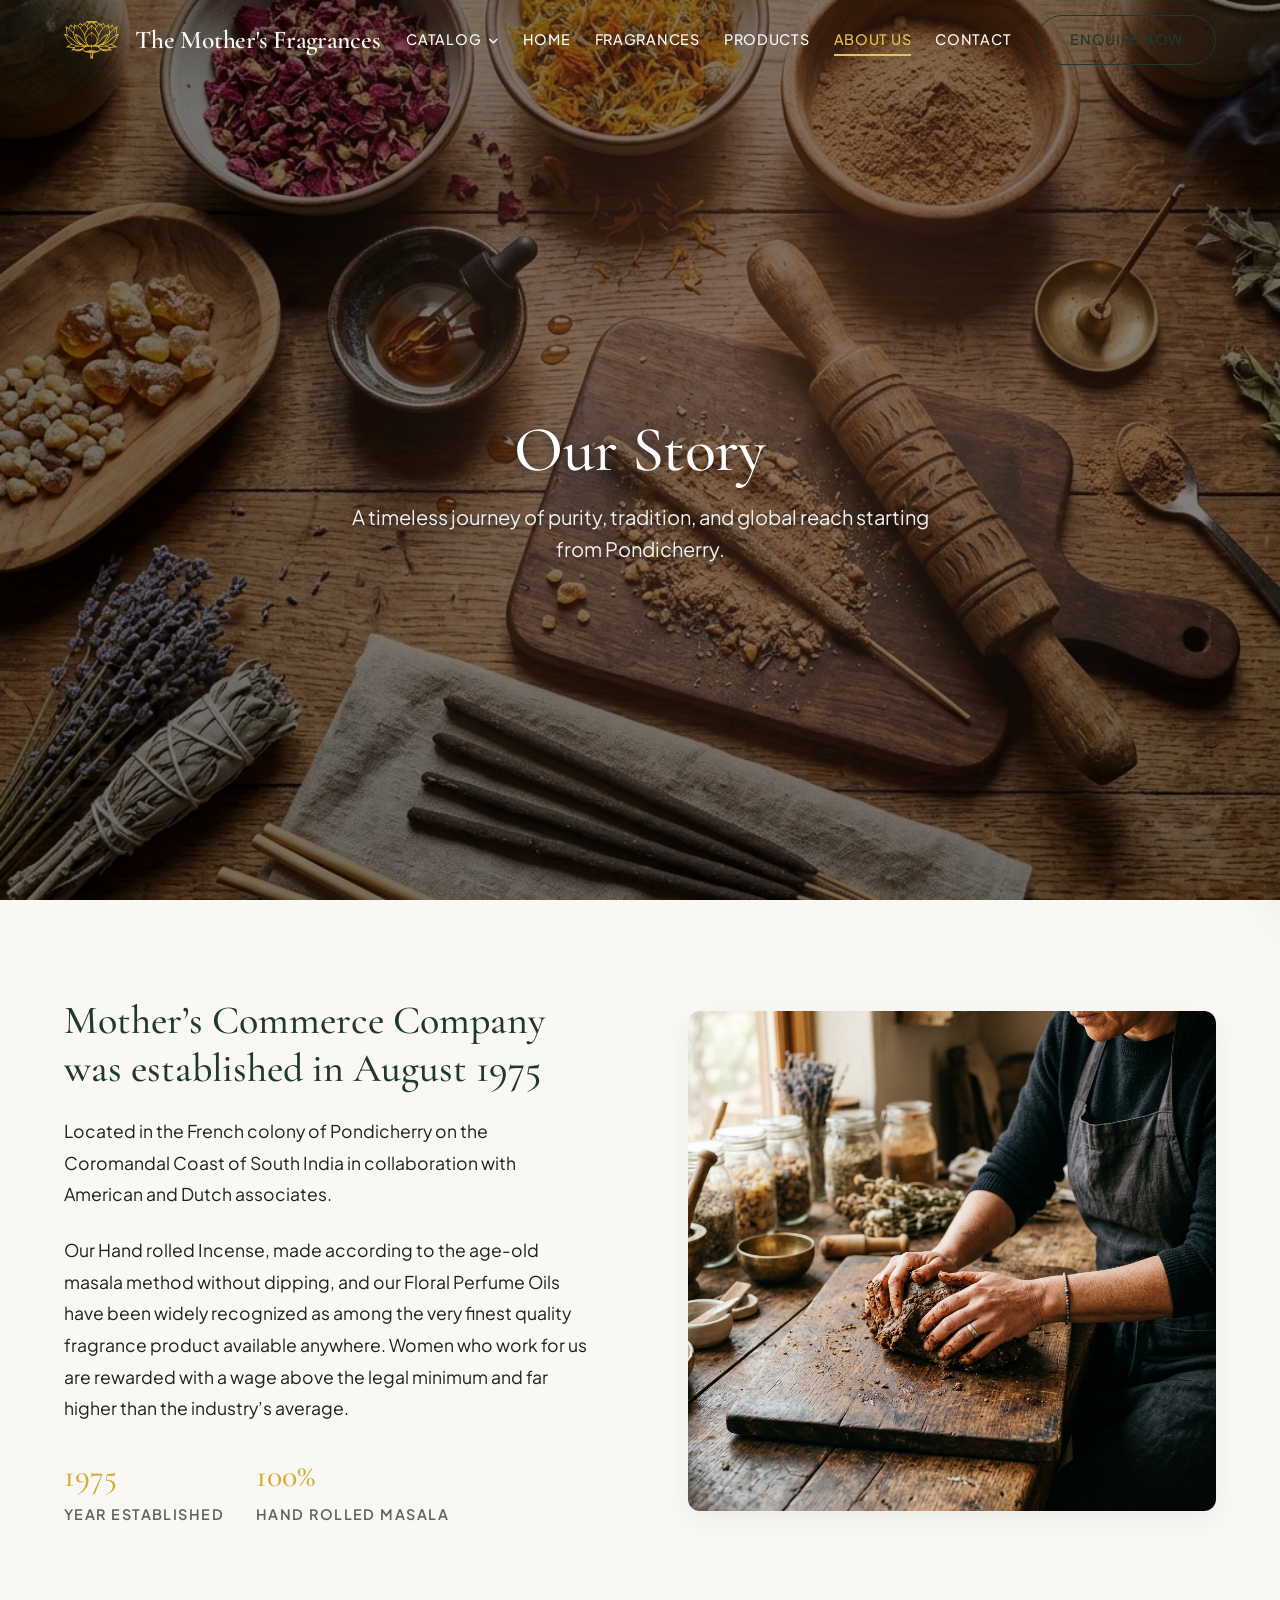
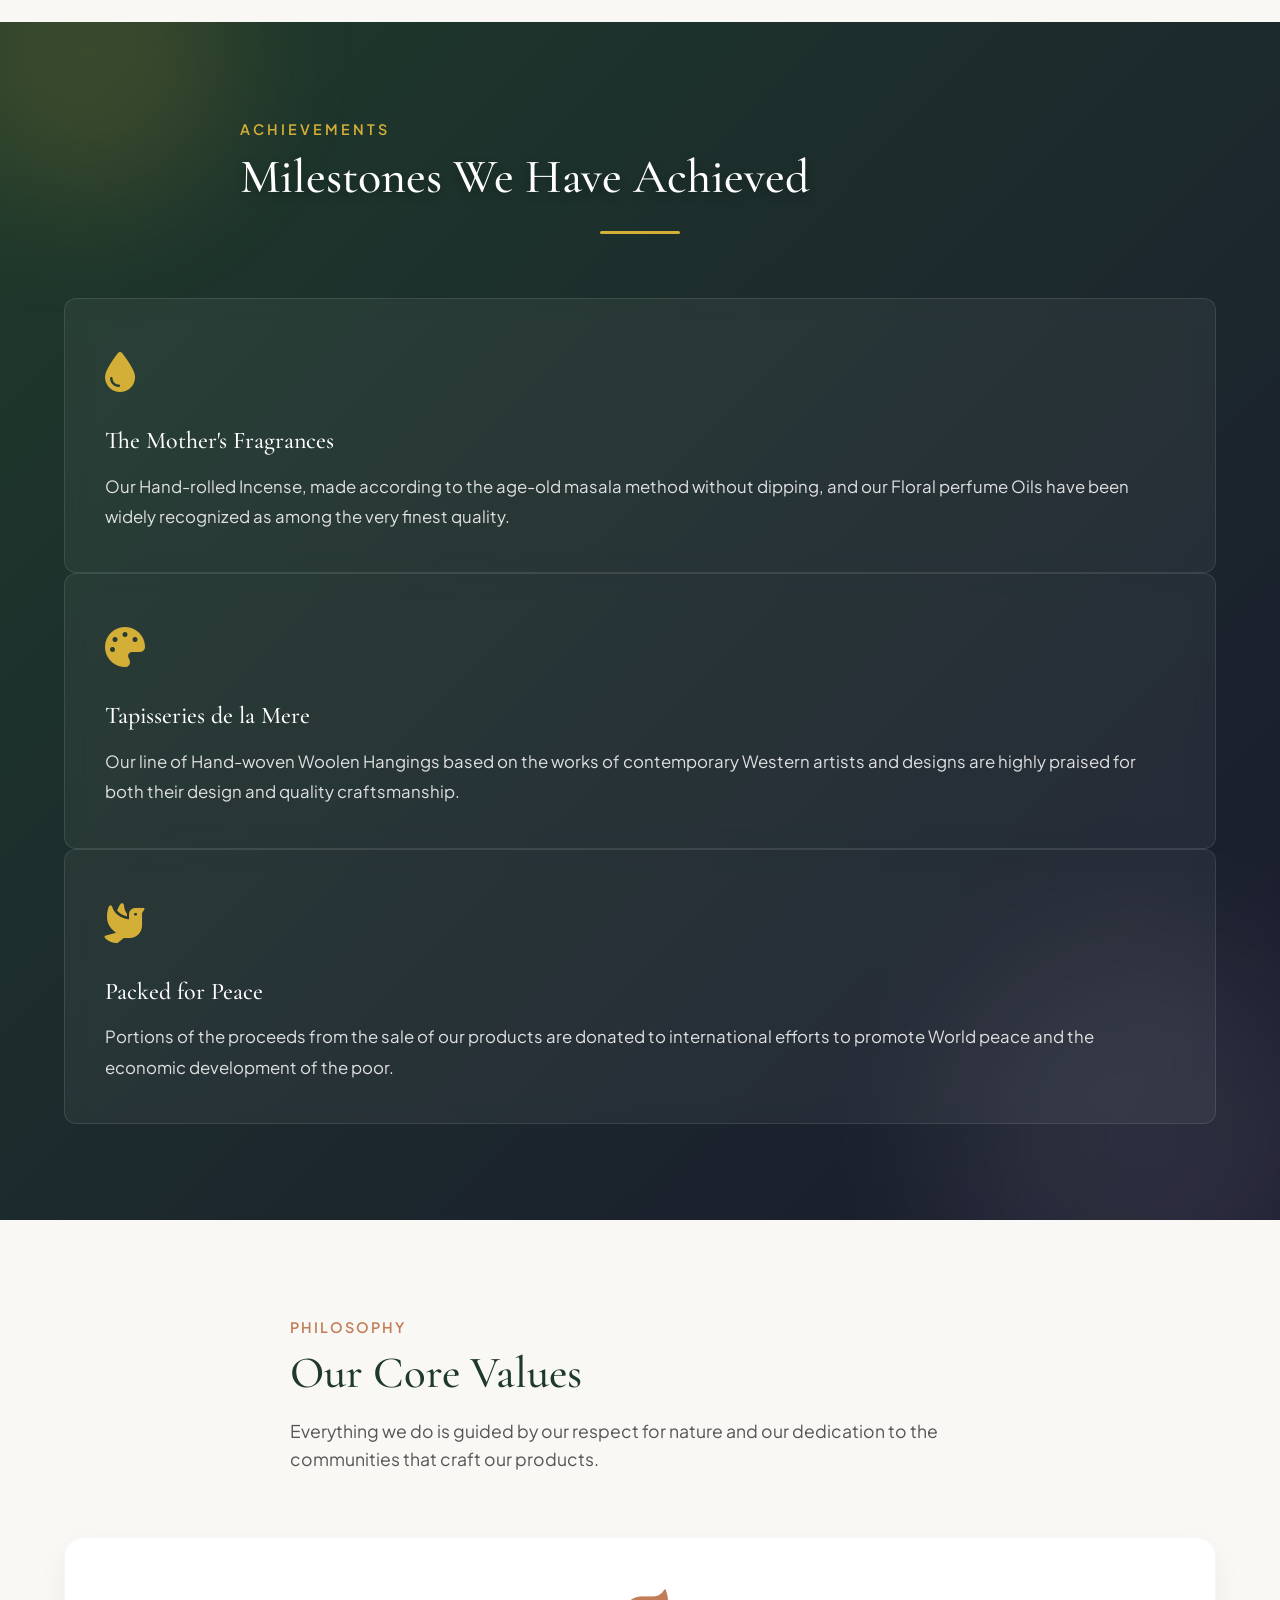
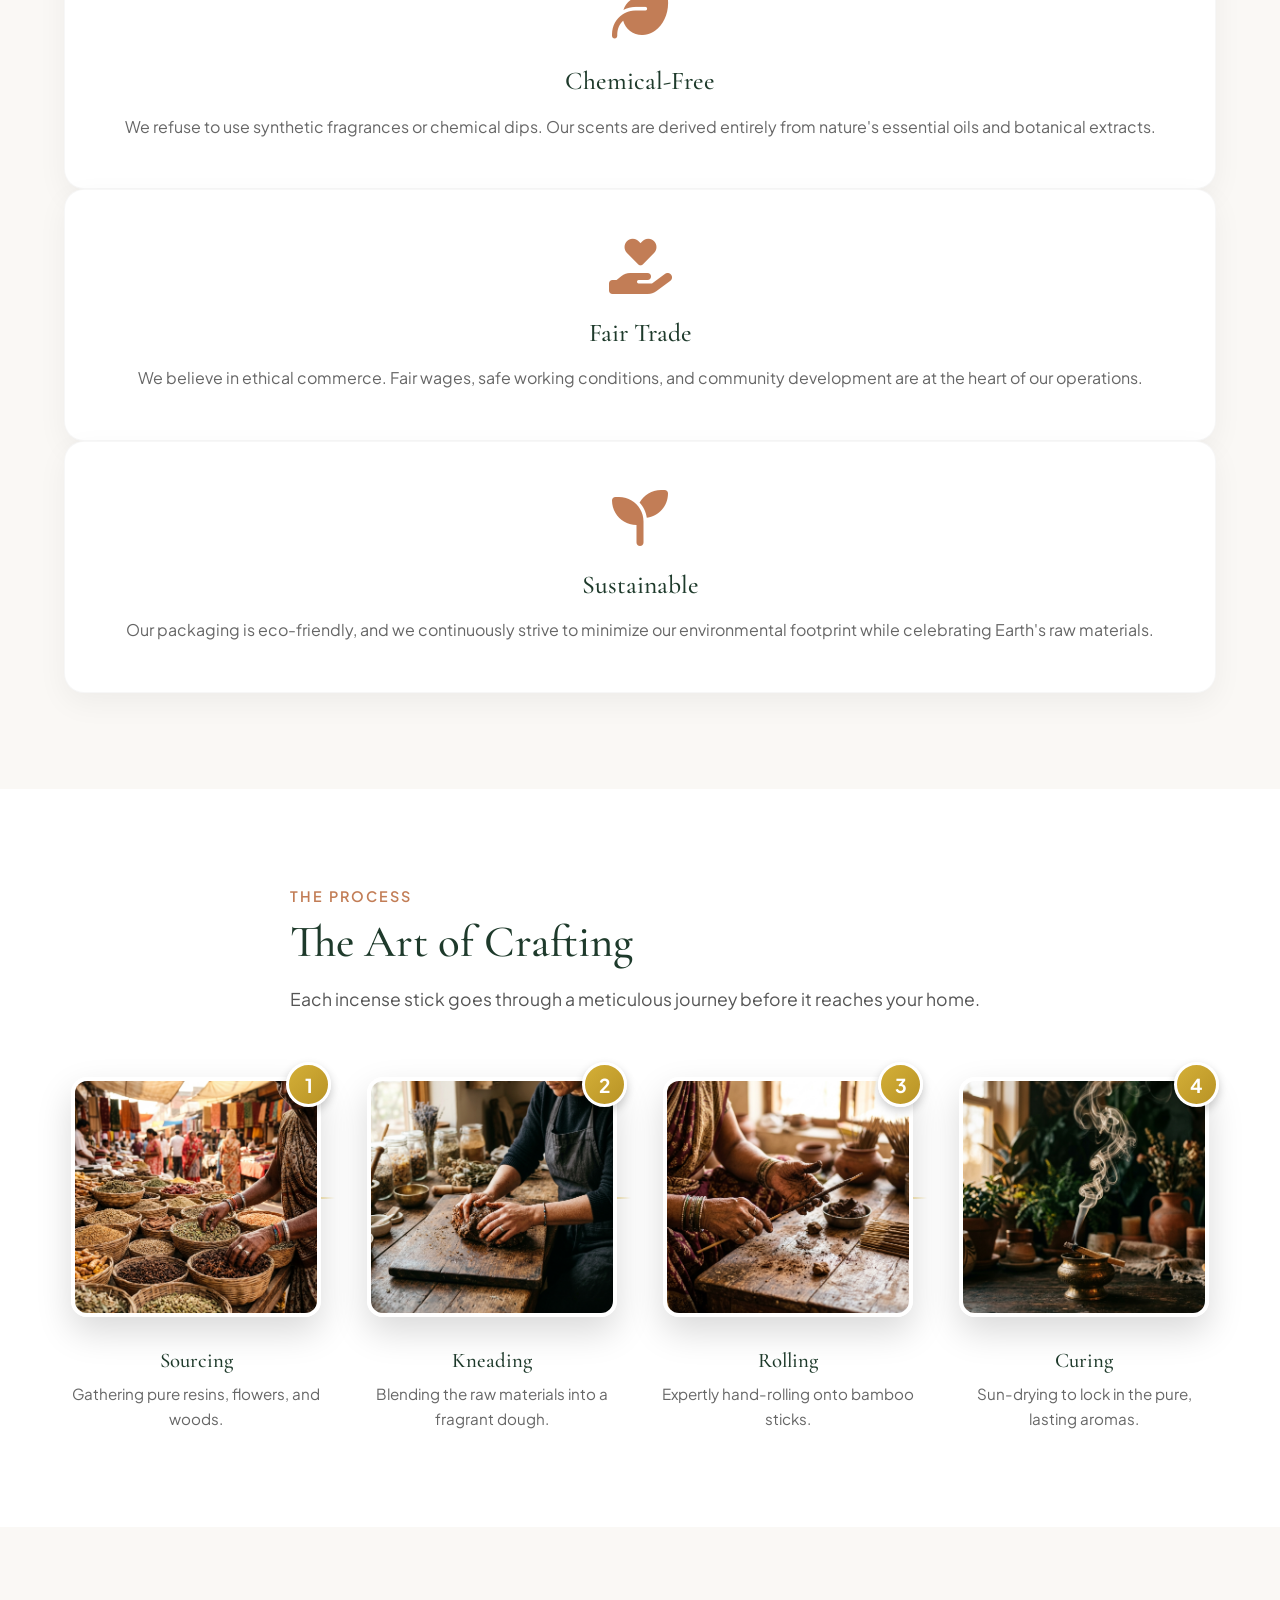
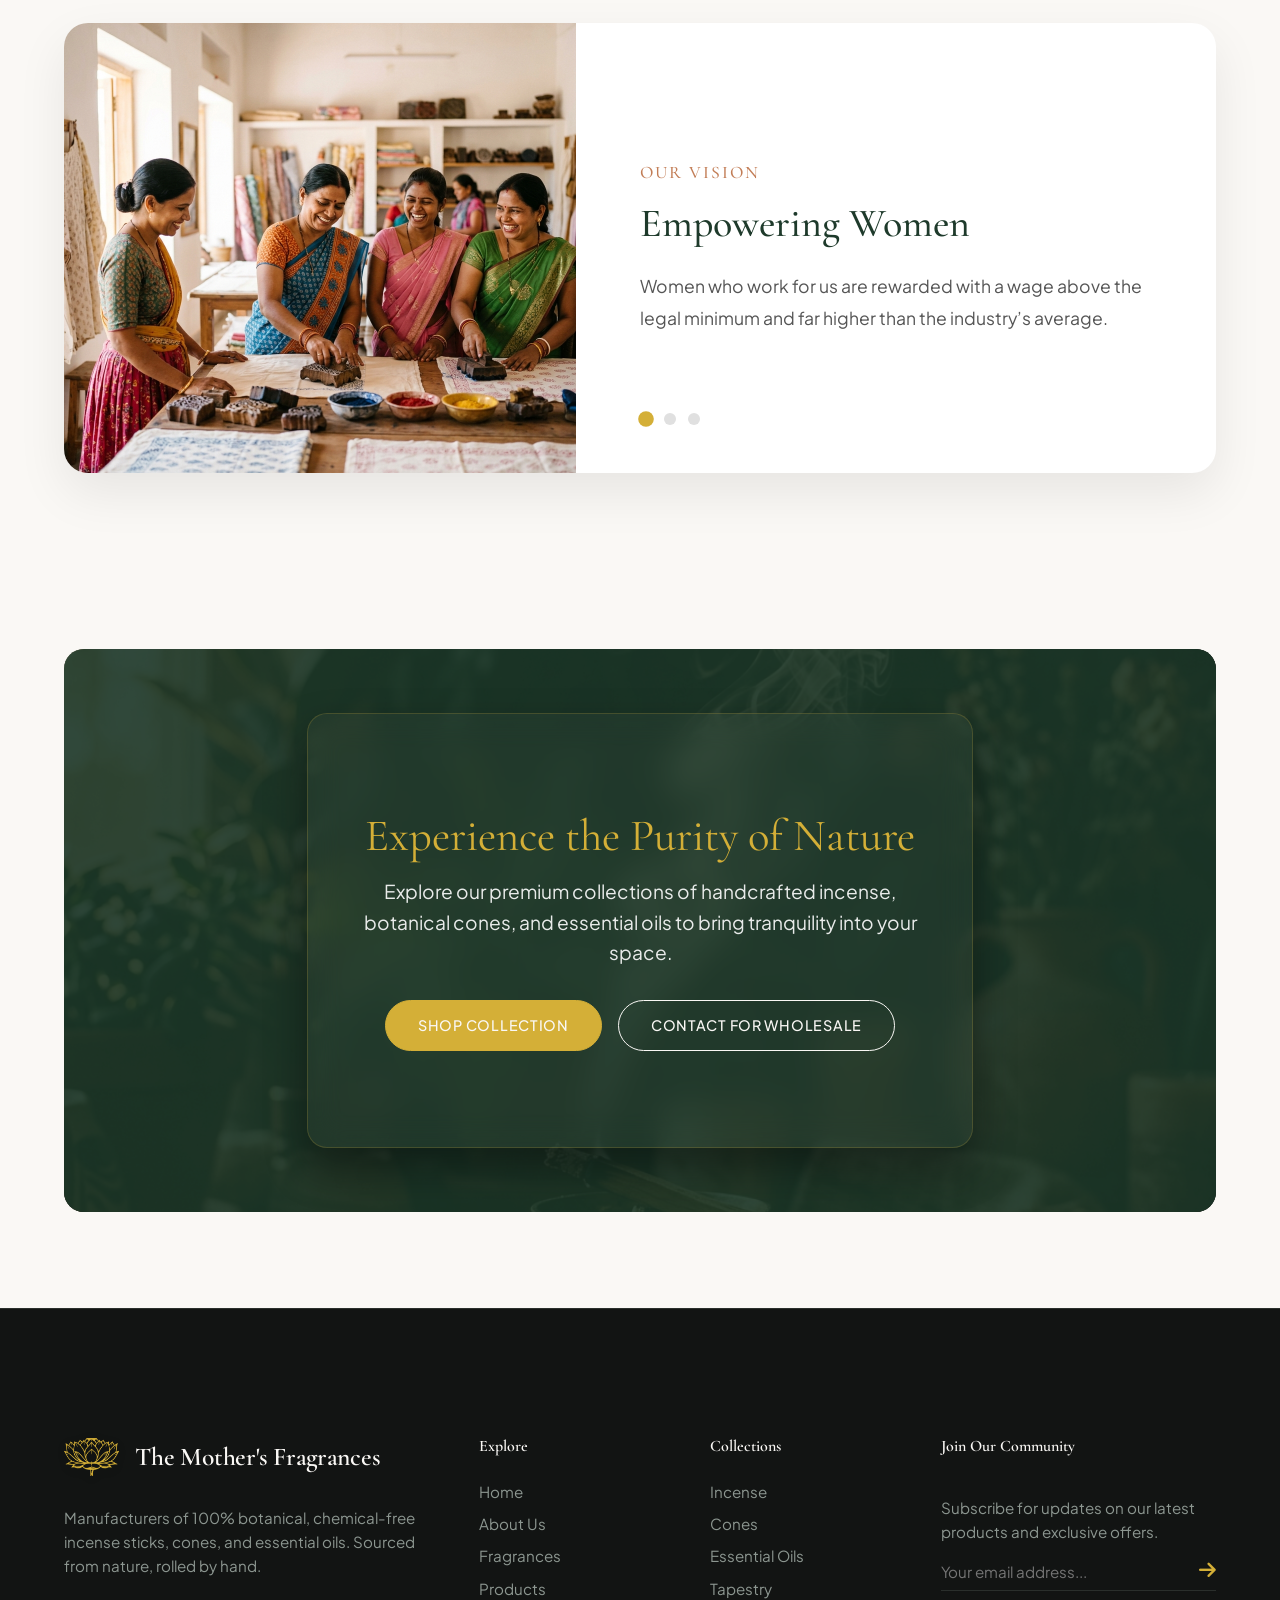
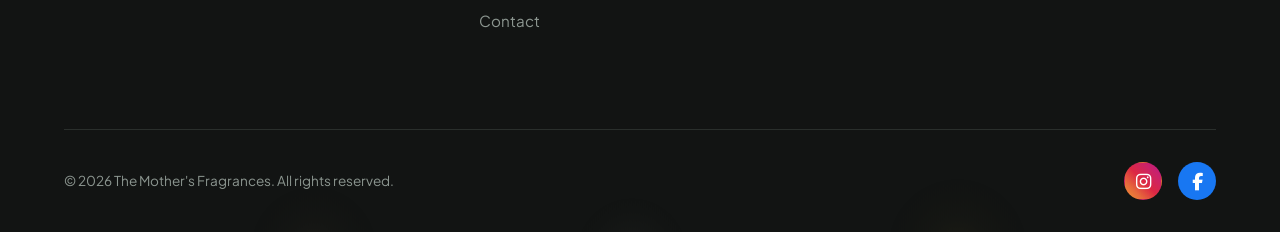
==== about-us.html @ ea3a021a "updated" ====
<!DOCTYPE html>
<html lang="en">
<head>
  <meta charset="UTF-8">
  <meta name="viewport" content="width=device-width, initial-scale=1.0">
  <title>Mothersfragrances | Premium Incense, Cones & Oils</title>
  <meta name="description" content="Discover The Mother's Fragrances. Shop our premium collections of handcrafted Incense, Cones, Perfume Oils, Essential Oils, and Tapestries.">
  <meta name="keywords" content="The Mother's Fragrances, incense, cones, tapestry, perfume oils, essential oils, handcrafted incense">
  <link rel="icon" type="image/webp" href="./assets/images/lotus-logo-golden.webp">
  
  <!-- CSS Stylesheets -->
  <link rel="stylesheet" href="./assets/css/variables.css">
  <link rel="stylesheet" href="./assets/css/styles.css?v=23">
  
  <!-- FontAwesome for Premium Icons -->
  <link rel="stylesheet" href="https://cdnjs.cloudflare.com/ajax/libs/font-awesome/6.4.0/css/all.min.css">
  
  <style>
    /* Home page specific styles */
    .hero {
      min-height: 100vh;
      display: flex;
      align-items: center;
      position: relative;
      background-color: var(--color-primary);
      color: var(--color-bg);
      padding-top: var(--header-height);
      overflow: hidden;
    }

    .hero::before {
      content: '';
      position: absolute;
      top: 0;
      left: 0;
      width: 100%;
      height: 100%;
      background: radial-gradient(circle at 60% 40%, rgba(194, 125, 86, 0.25) 0%, transparent 60%);
      z-index: 1;
    }

    .hero-container {
      display: grid;
      grid-template-columns: 1.1fr 0.9fr;
      align-items: center;
      gap: var(--space-3xl);
      z-index: 2;
      position: relative;
      width: 90%;
      max-width: var(--max-width);
      margin: 0 auto;
    }

    .hero-content {
      display: flex;
      flex-direction: column;
      gap: var(--space-md);
    }

    .hero-badge {
      align-self: flex-start;
      background-color: rgba(212, 175, 55, 0.15);
      border: 1px solid var(--color-gold);
      color: var(--color-gold-light);
      padding: var(--space-xs) var(--space-md);
      border-radius: var(--radius-round);
      font-size: 0.8rem;
      font-weight: 600;
      letter-spacing: 0.1em;
      text-transform: uppercase;
    }

    .hero h1 {
      color: var(--color-bg);
      font-size: 4.2rem;
      line-height: 1.1;
      font-weight: 500;
      letter-spacing: -0.01em;
    }

    .hero h1 span {
      color: var(--color-gold);
      font-style: italic;
    }

    .hero p {
      color: rgba(250, 248, 245, 0.8);
      font-size: 1.15rem;
      max-width: 580px;
    }

    .hero-actions {
      display: flex;
      gap: var(--space-md);
      margin-top: var(--space-md);
    }

    .hero-image-wrapper {
      position: relative;
      height: 600px;
      display: flex;
      align-items: center;
      justify-content: center;
    }

    .hero-image {
      width: 100%;
      height: 100%;
      object-fit: cover;
      border-radius: var(--radius-lg);
      box-shadow: var(--shadow-lg);
      border: 1px solid rgba(255, 255, 255, 0.15);
    }

    .hero-shape {
      position: absolute;
      border: 2px solid var(--color-gold);
      opacity: 0.3;
      border-radius: var(--radius-lg);
      width: 100%;
      height: 100%;
      top: 20px;
      left: 20px;
      z-index: -1;
    }

    @media (max-width: 1024px) {
      .hero-container {
        grid-template-columns: 1fr;
        text-align: center;
        padding: var(--space-xl) 0;
      }
      .hero-badge {
        align-self: center;
      }
      .hero h1 {
        font-size: 3.2rem;
      }
      .hero p {
        margin: 0 auto;
      }
      .hero-actions {
        justify-content: center;
      }
      .hero-image-wrapper {
        height: 400px;
        max-width: 500px;
        margin: 0 auto;
        width: 100%;
      }
    }

    /* Pillars */
    .pillar-card {
      background-color: var(--color-surface);
      border: 1px solid var(--color-border);
      border-radius: var(--radius-md);
      padding: var(--space-xl);
      transition: var(--transition-smooth);
      position: relative;
      overflow: hidden;
      display: flex;
      flex-direction: column;
      gap: var(--space-md);
    }

    .pillar-card::before {
      content: '';
      position: absolute;
      top: 0;
      left: 0;
      width: 4px;
      height: 100%;
      background-color: var(--color-primary);
      transition: var(--transition-smooth);
    }

    .pillar-card:hover {
      transform: translateY(-8px);
      box-shadow: var(--shadow-md);
      border-color: rgba(30, 58, 43, 0.15);
    }

    .pillar-card:hover::before {
      background-color: var(--color-terracotta);
      width: 8px;
    }

    .pillar-icon {
      font-size: 2.2rem;
      color: var(--color-terracotta);
    }

    .pillar-card h3 {
      font-size: 1.5rem;
      color: var(--color-primary);
    }

    /* Split Section */
    .split-section {
      display: grid;
      grid-template-columns: repeat(2, 1fr);
      align-items: center;
      gap: var(--space-4xl);
    }

    .split-image-wrapper {
      position: relative;
      height: 500px;
    }

    .split-image {
      width: 100%;
      height: 100%;
      object-fit: cover;
      border-radius: var(--radius-md);
      box-shadow: var(--shadow-md);
    }

    @media (max-width: 768px) {
      .split-section {
        grid-template-columns: 1fr;
        gap: var(--space-xl);
      }
      .split-image-wrapper {
        height: 300px;
      }
    }

    /* Product Cards Teaser */
    .product-teaser-card {
      background-color: var(--color-surface);
      border: 1px solid var(--color-border);
      border-radius: var(--radius-md);
      overflow: hidden;
      transition: var(--transition-smooth);
      display: flex;
      flex-direction: column;
      height: 100%;
    }

    .product-teaser-card:hover {
      transform: translateY(-5px);
      box-shadow: var(--shadow-md);
    }

    .product-teaser-img-wrapper {
      height: 250px;
      overflow: hidden;
    }

    .product-teaser-img {
      width: 100%;
      height: 100%;
      object-fit: cover;
      transition: var(--transition-slow);
    }

    .product-teaser-card:hover .product-teaser-img {
      transform: scale(1.05);
    }

    .product-teaser-content {
      padding: var(--space-lg);
      flex: 1;
      display: flex;
      flex-direction: column;
      gap: var(--space-sm);
    }

    .product-tag {
      font-family: var(--font-sans);
      font-size: 0.75rem;
      font-weight: 600;
      text-transform: uppercase;
      color: var(--color-terracotta);
      letter-spacing: 0.05em;
    }

    .product-teaser-content h3 {
      font-size: 1.4rem;
      color: var(--color-primary);
    }

    .product-teaser-actions {
      margin-top: auto;
      display: flex;
      justify-content: space-between;
      align-items: center;
      padding-top: var(--space-md);
      border-top: 1px solid var(--color-border);
    }

    /* Counters section */
    .counters-section {
      background-color: var(--color-primary);
      color: var(--color-bg);
      text-align: center;
    }

    .counter-item {
      display: flex;
      flex-direction: column;
      align-items: center;
      gap: var(--space-xs);
    }

    .counter-num {
      font-family: var(--font-serif);
      font-size: 4rem;
      font-weight: bold;
      color: var(--color-gold);
      line-height: 1;
    }

    .counter-title {
      font-family: var(--font-sans);
      font-size: 0.85rem;
      font-weight: 500;
      text-transform: uppercase;
      letter-spacing: 0.1em;
      color: rgba(250, 248, 245, 0.7);
    }

    /* Process Timeline */
    .process-grid {
      display: grid;
      grid-template-columns: repeat(4, 1fr);
      gap: var(--space-lg);
      margin-top: var(--space-2xl);
    }
    .process-step {
      text-align: center;
      position: relative;
    }
    .process-step:not(:last-child)::after {
      content: '\f101';
      font-family: 'Font Awesome 6 Free';
      font-weight: 900;
      position: absolute;
      top: 30%;
      right: -20px;
      color: var(--color-gold);
      font-size: 1.5rem;
      transform: translateY(-50%);
    }
    .process-img-wrapper {
      width: 140px;
      height: 140px;
      border-radius: 50%;
      margin: 0 auto var(--space-md) auto;
      overflow: hidden;
      border: 3px solid var(--color-gold);
      box-shadow: var(--shadow-md);
      position: relative;
    }
    .process-img-wrapper img {
      width: 100%;
      height: 100%;
      object-fit: cover;
      transition: transform 0.5s ease;
    }
    .process-step:hover .process-img-wrapper img {
      transform: scale(1.1);
    }
    .process-step h4 {
      color: var(--color-terracotta);
      font-size: 1.2rem;
      margin-bottom: var(--space-xs);
    }
    @media (max-width: 900px) {
      .process-grid { grid-template-columns: repeat(2, 1fr); gap: var(--space-xl); }
      .process-step:not(:last-child)::after { display: none; }
    }
    @media (max-width: 500px) {
      .process-grid { grid-template-columns: 1fr; }
    }

    /* Ingredients Grid */
    .ingredients-grid {
      display: grid;
      grid-template-columns: repeat(auto-fit, minmax(250px, 1fr));
      gap: var(--space-md);
      margin-top: var(--space-xl);
    }
    .ingredient-card {
      position: relative;
      height: 300px;
      border-radius: var(--radius-md);
      overflow: hidden;
      cursor: pointer;
    }
    .ingredient-img {
      width: 100%;
      height: 100%;
      object-fit: cover;
      transition: transform 0.6s ease;
    }
    .ingredient-card:hover .ingredient-img {
      transform: scale(1.08);
    }
    .ingredient-overlay {
      position: absolute;
      inset: 0;
      background: linear-gradient(to top, rgba(30, 58, 43, 0.9), transparent);
      display: flex;
      flex-direction: column;
      justify-content: flex-end;
      padding: var(--space-lg);
      color: var(--color-bg);
    }
    .ingredient-overlay h3 { color: var(--color-gold); font-size: 1.5rem; margin-bottom: 5px; }

    /* Testimonials */
    .testimonial-grid {
      display: grid;
      grid-template-columns: repeat(auto-fit, minmax(300px, 1fr));
      gap: var(--space-xl);
      margin-top: var(--space-xl);
    }
    .testimonial-card {
      background: var(--color-bg);
      padding: var(--space-xl);
      border-radius: var(--radius-lg);
      box-shadow: var(--shadow-sm);
      position: relative;
    }
    .testimonial-card::before {
      content: '\f10d';
      font-family: 'Font Awesome 6 Free';
      font-weight: 900;
      position: absolute;
      top: 20px;
      right: 20px;
      font-size: 2rem;
      color: rgba(212, 175, 55, 0.2);
    }
    .stars { color: var(--color-gold); margin-bottom: var(--space-sm); font-size: 1.1rem; }
    .testimonial-text { font-style: italic; margin-bottom: var(--space-md); color: var(--color-text); line-height: 1.6; }
    .testimonial-author { font-weight: 600; color: var(--color-primary); }
    .testimonial-company { font-size: 0.85rem; color: var(--color-terracotta); text-transform: uppercase; letter-spacing: 0.05em; }

    /* Wholesale CTA */
    .wholesale-cta {
      position: relative;
      border-radius: var(--radius-lg);
      overflow: hidden;
      margin-top: var(--space-2xl);
    }
    .cta-bg {
      position: absolute;
      inset: 0;
      width: 100%;
      height: 100%;
      object-fit: cover;
      z-index: 1;
    }
    .cta-overlay {
      position: absolute;
      inset: 0;
      background: rgba(30, 58, 43, 0.85);
      z-index: 2;
    }
    .cta-content {
      position: relative;
      z-index: 3;
      padding: var(--space-4xl) var(--space-xl);
      text-align: center;
      color: var(--color-bg);
    }
    .cta-content h2 { color: var(--color-gold); font-size: 2.8rem; margin-bottom: var(--space-sm); }
    .cta-content p { font-size: 1.2rem; max-width: 600px; margin: 0 auto var(--space-xl) auto; opacity: 0.9; }

    /* Parallax & Magnetic Styles */
    .parallax-wrapper {
      overflow: hidden;
      position: relative;
    }
    .parallax-img {
      will-change: transform;
      transform: scale(1.1);
      transition: transform 0.1s cubic-bezier(0.25, 0.46, 0.45, 0.94);
    }
    .magnetic {
      display: inline-block;
      transition: transform 0.3s cubic-bezier(0.25, 1, 0.5, 1), background-color 0.3s, color 0.3s, border-color 0.3s;
      will-change: transform;
    }
    .text-reveal-line {
      overflow: hidden;
      display: inline-block;
      vertical-align: top;
    }
    .reveal-word {
      display: inline-block;
      transform: translateY(110%);
      opacity: 0;
      transition: transform 1s cubic-bezier(0.25, 1, 0.5, 1), opacity 1s ease;
      vertical-align: top;
    }
    .text-reveal-line.revealed .reveal-word {
      transform: translateY(0);
      opacity: 1;
    }
  </style>
</head>
<body>

  <!-- Navigation Header -->
  <header class="header header-transparent" id="mainHeader">
    <div class="container header-container">
      <a href="index.html" class="logo-wrapper" id="headerLogo">
        <img src="./assets/images/lotus-logo-golden.webp" alt="The Mother's Fragrances Logo" class="logo-img" style="height: 38px; width: auto; margin-right: var(--space-xs); filter: drop-shadow(0px 2px 4px rgba(0,0,0,0.15));">
        <div class="logo-text">
          The Mother's Fragrances
        </div>
      </a>
      
      <nav class="nav" id="desktopNav">
        <!-- MEGA MENU WRAPPER -->
        <div class="has-mega-menu">
          <a href="#" class="nav-link">Catalog <i class="fa-solid fa-angle-down" style="font-size: 0.8em; margin-left: 4px;"></i></a>
          
          <div class="mega-menu">
            <div class="mega-menu-column">
              <h3 class="mega-menu-heading">Shop by Product</h3>
              <ul class="mega-menu-list">
                <li><a href="incense.html">Incense Sticks</a></li>
                <li><a href="cones.html">Botanical Cones</a></li>
                <li><a href="essential-oil.html">Essential Oils</a></li>
                <li><a href="tapestry.html">Mandala Tapestries</a></li>
                <li><a href="products.html">View All Products</a></li>
              </ul>
            </div>
            
            <div class="mega-menu-column">
              <h3 class="mega-menu-heading">Shop by Fragrance</h3>
              <ul class="mega-menu-list">
                <li><a href="fragrances.html#floral">Floral Series</a></li>
                <li><a href="fragrances.html#woody">Woody & Earthy</a></li>
                <li><a href="fragrances.html#spicy">Spicy & Exotic</a></li>
                <li><a href="fragrances.html#sweet">Sweet & Resinous</a></li>
                <li><a href="ingredients.html">Our Natural Ingredients</a></li>
              </ul>
            </div>
            
            <div class="mega-menu-column">
              <div class="mega-menu-featured">
                <img src="./assets/images/incense_premium_bundle_1781801699731.png" alt="Featured Premium Collection">
                <div class="mega-menu-featured-content">
                  <h3>Premium Collection</h3>
                  <p>Discover our best-selling hand-rolled incense bundles.</p>
                  <a href="products.html" class="btn btn-primary" style="padding: 0.5rem 1.5rem; font-size: 0.9rem;">Shop Now</a>
                </div>
              </div>
            </div>
          </div>
        </div>
        <!-- /MEGA MENU WRAPPER -->
<a href="index.html" class="nav-link">Home</a>
        <a href="fragrances.html" class="nav-link">Fragrances</a>
        <a href="products.html" class="nav-link">Products</a>
        <a href="about-us.html" class="nav-link">About Us</a>
        <a href="contact.html" class="nav-link">Contact</a>
      </nav>

      <div class="nav-actions">
        <a href="contact.html" class="btn btn-outline" id="navCta">Enquire Now</a>
        <button class="mobile-nav-toggle" id="mobileNavToggle" aria-label="Toggle mobile menu">
          <span></span>
          <span></span>
          <span></span>
        </button>
      </div>
    </div>
  </header>
  <main>
    <!-- Hero Section (Parallax) -->
    <section class="hero" style="background-image: url('./assets/images/handmade_incense.webp'); height: 60vh; position: relative; display: flex; align-items: center; justify-content: center; text-align: center; background-size: cover; background-position: center; background-attachment: fixed;">
      <div style="position: absolute; inset: 0; background: rgba(0, 0, 0, 0.5);"></div>
      <div class="container" style="position: relative; z-index: 2;">
        <h1 class="reveal" style="color: #ffffff; font-size: 4rem; margin-bottom: 1rem; text-shadow: 0 4px 12px rgba(0,0,0,0.5); font-family: var(--font-serif);">Our Story</h1>
        <p class="reveal reveal-delay-1" style="color: #f0f0f0; max-width: 600px; margin: 0 auto; font-size: 1.25rem; text-shadow: 0 2px 6px rgba(0,0,0,0.5);">A timeless journey of purity, tradition, and global reach starting from Pondicherry.</p>
      </div>
    </section>
    
    <section class="section">
      <div class="container split-section">
        <div class="split-content reveal">
          <h2 style="color: var(--color-primary); font-size: 2.5rem; margin-bottom: 1.5rem;">Mother’s Commerce Company was established in August 1975</h2>
          <p style="font-size: 1.1rem; line-height: 1.8; margin-bottom: 1.5rem; color: var(--color-text);">
            Located in the French colony of Pondicherry on the Coromandal Coast of South India in collaboration with American and Dutch associates.
          </p>
          <p style="font-size: 1.1rem; line-height: 1.8; margin-bottom: 2rem; color: var(--color-text);">
            Our Hand rolled Incense, made according to the age-old masala method without dipping, and our Floral Perfume Oils have been widely recognized as among the very finest quality fragrance product available anywhere. Women who work for us are rewarded with a wage above the legal minimum and far higher than the industry’s average.
          </p>
          <div style="display: flex; gap: 2rem; margin-top: 2rem;">
            <div>
              <h4 style="color: var(--color-gold); font-size: 2rem; margin-bottom: 0.5rem;">1975</h4>
              <p style="font-size: 0.9rem; text-transform: uppercase; letter-spacing: 0.1em; font-weight: 600;">Year Established</p>
            </div>
            <div>
              <h4 style="color: var(--color-gold); font-size: 2rem; margin-bottom: 0.5rem;">100%</h4>
              <p style="font-size: 0.9rem; text-transform: uppercase; letter-spacing: 0.1em; font-weight: 600;">Hand Rolled Masala</p>
            </div>
          </div>
        </div>
        <div class="split-image-wrapper reveal reveal-delay-1">
          <img src="./assets/images/process_kneading.png" alt="Hand rolling incense" class="split-image" style="object-position: center;">
        </div>
      </div>
    </section>

    <!-- Achievements Section -->
    <style>
      .achievement-card {
        background: rgba(255, 255, 255, 0.05);
        border: 1px solid rgba(255, 255, 255, 0.1);
        backdrop-filter: blur(10px);
        -webkit-backdrop-filter: blur(10px);
        border-radius: 12px;
        padding: 2.5rem;
        transition: transform 0.4s cubic-bezier(0.175, 0.885, 0.32, 1.275), box-shadow 0.4s ease, background 0.4s ease;
        position: relative;
        overflow: hidden;
      }
      .achievement-card::before {
        content: '';
        position: absolute;
        top: 0; left: -100%;
        width: 50%; height: 100%;
        background: linear-gradient(to right, transparent, rgba(255, 255, 255, 0.1), transparent);
        transform: skewX(-25deg);
        transition: left 0.5s ease;
      }
      .achievement-card:hover {
        transform: translateY(-10px);
        box-shadow: 0 20px 40px rgba(0, 0, 0, 0.4);
        background: rgba(255, 255, 255, 0.08);
      }
      .achievement-card:hover::before {
        left: 200%;
      }
    </style>
    <section class="section achievements-section" style="background: linear-gradient(135deg, var(--color-primary, #2c3e50) 0%, #1a1a2e 100%); color: white; position: relative; overflow: hidden; padding: 6rem 0;">
      <!-- Decorative Background Elements -->
      <div style="position: absolute; top: -10%; left: -5%; width: 300px; height: 300px; background: rgba(212, 175, 55, 0.15); border-radius: 50%; filter: blur(60px); z-index: 1;"></div>
      <div style="position: absolute; bottom: -10%; right: -5%; width: 400px; height: 400px; background: rgba(255, 255, 255, 0.08); border-radius: 50%; filter: blur(80px); z-index: 1;"></div>
      
      <div class="container" style="position: relative; z-index: 2;">
        <div class="text-center reveal" style="max-width: 800px; margin: 0 auto 4rem auto;">
          <p style="text-transform: uppercase; letter-spacing: 3px; font-weight: 600; color: var(--color-gold, #d4af37); margin-bottom: 0.5rem; font-size: 0.9rem;">Achievements</p>
          <h2 style="font-size: 3rem; margin-bottom: 1.5rem; color: #ffffff; text-shadow: 0 4px 10px rgba(0,0,0,0.3); font-family: var(--font-serif);">Milestones We Have Achieved</h2>
          <div style="width: 80px; height: 3px; background-color: var(--color-gold, #d4af37); margin: 0 auto; border-radius: 2px;"></div>
        </div>
        
        <div class="grid" style="grid-template-columns: repeat(auto-fit, minmax(300px, 1fr)); gap: 2rem;">
          
          <!-- Achievement 1 -->
          <div class="achievement-card reveal">
            <div style="font-size: 2.5rem; color: var(--color-gold, #d4af37); margin-bottom: 1.5rem;">
              <i class="fa-solid fa-droplet"></i>
            </div>
            <h3 style="color: #ffffff; font-size: 1.5rem; margin-bottom: 1rem; font-family: var(--font-serif);">The Mother's Fragrances</h3>
            <p style="color: #e0e0e0; line-height: 1.8; font-size: 1.05rem;">Our Hand-rolled Incense, made according to the age-old masala method without dipping, and our Floral perfume Oils have been widely recognized as among the very finest quality.</p>
          </div>

          <!-- Achievement 2 -->
          <div class="achievement-card reveal reveal-delay-1">
            <div style="font-size: 2.5rem; color: var(--color-gold, #d4af37); margin-bottom: 1.5rem;">
              <i class="fa-solid fa-palette"></i>
            </div>
            <h3 style="color: #ffffff; font-size: 1.5rem; margin-bottom: 1rem; font-family: var(--font-serif);">Tapisseries de la Mere</h3>
            <p style="color: #e0e0e0; line-height: 1.8; font-size: 1.05rem;">Our line of Hand-woven Woolen Hangings based on the works of contemporary Western artists and designs are highly praised for both their design and quality craftsmanship.</p>
          </div>

          <!-- Achievement 3 -->
          <div class="achievement-card reveal reveal-delay-2">
            <div style="font-size: 2.5rem; color: var(--color-gold, #d4af37); margin-bottom: 1.5rem;">
              <i class="fa-solid fa-dove"></i>
            </div>
            <h3 style="color: #ffffff; font-size: 1.5rem; margin-bottom: 1rem; font-family: var(--font-serif);">Packed for Peace</h3>
            <p style="color: #e0e0e0; line-height: 1.8; font-size: 1.05rem;">Portions of the proceeds from the sale of our products are donated to international efforts to promote World peace and the economic development of the poor.</p>
          </div>

        </div>
      </div>
    </section>

    <!-- Modern Core Values Section -->
    <style>
      .modern-value-card {
        position: relative;
        background: #ffffff;
        border-radius: 20px;
        padding: 3rem 2rem;
        box-shadow: 0 10px 30px rgba(0,0,0,0.05);
        overflow: hidden;
        transition: all 0.5s cubic-bezier(0.23, 1, 0.32, 1);
        border: 1px solid rgba(0,0,0,0.03);
        z-index: 1;
        text-align: center;
      }
      .modern-value-card::before {
        content: '';
        position: absolute;
        top: 0; left: 0; width: 100%; height: 0%;
        background: linear-gradient(135deg, var(--color-primary, #2c3e50), var(--color-terracotta, #c27d56));
        z-index: -1;
        transition: all 0.5s cubic-bezier(0.23, 1, 0.32, 1);
      }
      .modern-value-card:hover {
        transform: translateY(-15px);
        box-shadow: 0 20px 40px rgba(0,0,0,0.15);
      }
      .modern-value-card:hover::before {
        height: 100%;
      }
      .modern-value-card .value-icon, .modern-value-card h3, .modern-value-card p {
        transition: color 0.5s ease;
      }
      .modern-value-card:hover .value-icon, .modern-value-card:hover h3, .modern-value-card:hover p {
        color: white !important;
      }
      .value-icon {
        font-size: 3.5rem; color: var(--color-terracotta, #c27d56); margin-bottom: 1.5rem;
        display: inline-block;
        transition: transform 0.5s ease;
      }
      .modern-value-card:hover .value-icon {
        transform: scale(1.2) rotate(10deg);
      }
      
      /* Modern Process Section */
      .modern-process-container {
        display: flex;
        justify-content: space-between;
        position: relative;
        flex-wrap: wrap;
        gap: 2rem;
        margin-top: 4rem;
      }
      .modern-process-step {
        flex: 1;
        min-width: 200px;
        text-align: center;
        position: relative;
      }
      .modern-process-img-wrap {
        width: 250px; height: 240px; /* Square look */
        border-radius: 16px; /* Soft corners */
        margin: 0 auto 2rem auto;
        position: relative;
        overflow: hidden;
        box-shadow: 0 15px 35px rgba(0,0,0,0.15);
        transition: transform 0.6s cubic-bezier(0.175, 0.885, 0.32, 1.275), box-shadow 0.6s ease;
        border: 4px solid white;
      }
      .modern-process-step:hover .modern-process-img-wrap {
        transform: scale(1.05) translateY(-10px);
        box-shadow: 0 25px 45px rgba(194, 125, 86, 0.3);
      }
      .modern-process-img-wrap img {
        width: 100%; height: 100%; object-fit: cover;
        transition: transform 0.8s ease;
      }
      .modern-process-step:hover .modern-process-img-wrap img {
        transform: scale(1.15);
      }
      .modern-process-number {
        position: absolute;
        top: -15px; 
        right: calc(50% - 135px); /* Adjusted for 250px width */
        width: 45px; height: 45px;
        background: linear-gradient(135deg, var(--color-gold, #d4af37), #b89326);
        color: white;
        border-radius: 50%;
        display: flex; align-items: center; justify-content: center;
        font-weight: bold; font-size: 1.2rem;
        box-shadow: 0 4px 10px rgba(0,0,0,0.2);
        z-index: 10;
        border: 3px solid white;
      }
      .modern-process-connector {
        position: absolute;
        top: 120px; left: calc(50% + 125px);
        width: calc(100% - 250px);
        height: 2px;
        background: linear-gradient(90deg, var(--color-gold, #d4af37) 0%, transparent 100%);
        z-index: 0;
        opacity: 0.4;
      }
      @media (max-width: 992px) { .modern-process-connector { display: none; } }
    </style>

    <section class="section" style="background-color: #faf8f5; position: relative;">
      <div class="container">
        <div class="text-center reveal" style="max-width: 700px; margin: 0 auto 4rem auto;">
          <p style="text-transform: uppercase; letter-spacing: 2px; font-weight: 600; color: var(--color-terracotta, #c27d56); margin-bottom: 0.5rem; font-size: 0.9rem;">Philosophy</p>
          <h2 style="color: var(--color-primary, #2c3e50); margin-bottom: 1rem; font-size: 2.8rem; font-family: var(--font-serif);">Our Core Values</h2>
          <p style="font-size: 1.1rem; color: #555;">Everything we do is guided by our respect for nature and our dedication to the communities that craft our products.</p>
        </div>
        
        <div class="grid" style="grid-template-columns: repeat(auto-fit, minmax(300px, 1fr)); gap: 2.5rem;">
          <div class="modern-value-card reveal">
            <i class="fa-solid fa-leaf value-icon"></i>
            <h3 style="color: var(--color-primary, #2c3e50); font-size: 1.6rem; margin-bottom: 1rem;">Chemical-Free</h3>
            <p style="color: #666; line-height: 1.7;">We refuse to use synthetic fragrances or chemical dips. Our scents are derived entirely from nature's essential oils and botanical extracts.</p>
          </div>
          <div class="modern-value-card reveal reveal-delay-1">
            <i class="fa-solid fa-hand-holding-heart value-icon"></i>
            <h3 style="color: var(--color-primary, #2c3e50); font-size: 1.6rem; margin-bottom: 1rem;">Fair Trade</h3>
            <p style="color: #666; line-height: 1.7;">We believe in ethical commerce. Fair wages, safe working conditions, and community development are at the heart of our operations.</p>
          </div>
          <div class="modern-value-card reveal reveal-delay-2">
            <i class="fa-solid fa-seedling value-icon"></i>
            <h3 style="color: var(--color-primary, #2c3e50); font-size: 1.6rem; margin-bottom: 1rem;">Sustainable</h3>
            <p style="color: #666; line-height: 1.7;">Our packaging is eco-friendly, and we continuously strive to minimize our environmental footprint while celebrating Earth's raw materials.</p>
          </div>
        </div>
      </div>
    </section>

    <section class="section" style="background-color: white;">
      <div class="container">
        <div class="text-center reveal" style="max-width: 700px; margin: 0 auto 1rem auto;">
          <p style="text-transform: uppercase; letter-spacing: 2px; font-weight: 600; color: var(--color-terracotta, #c27d56); margin-bottom: 0.5rem; font-size: 0.9rem;">The Process</p>
          <h2 style="color: var(--color-primary, #2c3e50); margin-bottom: 1rem; font-size: 2.8rem; font-family: var(--font-serif);">The Art of Crafting</h2>
          <p style="font-size: 1.1rem; color: #555;">Each incense stick goes through a meticulous journey before it reaches your home.</p>
        </div>
        
        <div class="modern-process-container reveal">
          <div class="modern-process-step">
            <div class="modern-process-number">1</div>
            <div class="modern-process-img-wrap">
              <img src="./assets/images/process_sourcing.png" alt="Sourcing Ingredients">
            </div>
            <h4 style="color: var(--color-primary, #2c3e50); font-size: 1.3rem; margin-bottom: 0.5rem;">Sourcing</h4>
            <p style="font-size: 0.95rem; color: #666;">Gathering pure resins, flowers, and woods.</p>
            <div class="modern-process-connector"></div>
          </div>
          <div class="modern-process-step" style="transition-delay: 0.1s;">
            <div class="modern-process-number">2</div>
            <div class="modern-process-img-wrap">
              <img src="./assets/images/process_kneading.png" alt="Kneading Dough">
            </div>
            <h4 style="color: var(--color-primary, #2c3e50); font-size: 1.3rem; margin-bottom: 0.5rem;">Kneading</h4>
            <p style="font-size: 0.95rem; color: #666;">Blending the raw materials into a fragrant dough.</p>
            <div class="modern-process-connector"></div>
          </div>
          <div class="modern-process-step" style="transition-delay: 0.2s;">
            <div class="modern-process-number">3</div>
            <div class="modern-process-img-wrap">
              <img src="./assets/images/process_rolling.png" alt="Hand Rolling">
            </div>
            <h4 style="color: var(--color-primary, #2c3e50); font-size: 1.3rem; margin-bottom: 0.5rem;">Rolling</h4>
            <p style="font-size: 0.95rem; color: #666;">Expertly hand-rolling onto bamboo sticks.</p>
            <div class="modern-process-connector"></div>
          </div>
          <div class="modern-process-step" style="transition-delay: 0.3s;">
            <div class="modern-process-number">4</div>
            <div class="modern-process-img-wrap">
              <img src="./assets/images/hero_incense_mood_1781801686159.png" alt="Curing and Packaging">
            </div>
            <h4 style="color: var(--color-primary, #2c3e50); font-size: 1.3rem; margin-bottom: 0.5rem;">Curing</h4>
            <p style="font-size: 0.95rem; color: #666;">Sun-drying to lock in the pure, lasting aromas.</p>
          </div>
        </div>
      </div>
    </section>

    <!-- Vision/Mission/Goal Slider Section -->
    <style>
      .vision-slider-container {
        position: relative;
        display: flex;
        align-items: stretch;
        background: #fff;
        border-radius: 24px;
        box-shadow: 0 20px 50px rgba(0,0,0,0.08);
        overflow: hidden;
        min-height: 450px;
      }
      .vision-slider-images {
        flex: 1;
        position: relative;
        min-height: 450px;
        overflow: hidden;
      }
      .vision-img-layer {
        position: absolute;
        inset: 0;
        width: 100%;
        height: 100%;
        object-fit: cover;
        opacity: 0;
        transform: scale(1.1);
        transition: opacity 0.8s ease, transform 4s ease-out;
      }
      .vision-img-layer.active {
        opacity: 1;
        transform: scale(1);
      }
      .vision-slider-content-wrapper {
        flex: 1;
        padding: 4rem;
        position: relative;
        display: flex;
        flex-direction: column;
        justify-content: center;
        min-height: 450px;
      }
      .vision-slide-text {
        position: absolute;
        top: 50%;
        transform: translateY(-40%);
        opacity: 0;
        visibility: hidden;
        transition: all 0.6s cubic-bezier(0.4, 0, 0.2, 1);
        width: calc(100% - 8rem);
      }
      .vision-slide-text.active {
        opacity: 1;
        visibility: visible;
        transform: translateY(-50%);
      }
      .vision-slide-text h3 {
        font-size: 1.1rem;
        text-transform: uppercase;
        letter-spacing: 2px;
        color: var(--color-terracotta, #c27d56);
        margin-bottom: 1rem;
      }
      .vision-slide-text h2 {
        font-size: 2.5rem;
        color: var(--color-primary, #2c3e50);
        font-family: var(--font-serif);
        margin-bottom: 1.5rem;
      }
      .vision-slide-text p {
        font-size: 1.1rem;
        line-height: 1.8;
        color: #555;
      }
      .vision-controls {
        display: flex;
        gap: 12px;
        margin-top: auto;
        position: absolute;
        bottom: 3rem;
        left: 4rem;
      }
      .vision-dot {
        width: 12px;
        height: 12px;
        border-radius: 50%;
        background: #e0e0e0;
        cursor: pointer;
        transition: all 0.3s ease;
      }
      .vision-dot.active {
        background: var(--color-gold, #d4af37);
        transform: scale(1.3);
      }
      @media (max-width: 992px) {
        .vision-slider-container { flex-direction: column; }
        .vision-slider-images, .vision-slider-content-wrapper { min-height: 350px; width: 100%; }
        .vision-slide-text { position: relative; top: 0; transform: none; width: 100%; display: none; }
        .vision-slide-text.active { transform: none; display: block; }
        .vision-slider-content-wrapper { padding: 2rem; justify-content: flex-start; }
        .vision-controls { position: relative; bottom: 0; left: 0; margin-top: 2rem; }
      }
    </style>

    <section class="section" style="background-color: #faf8f5;">
      <div class="container">
        <div class="vision-slider-container reveal">
          <div class="vision-slider-images">
            <img src="./assets/images/vision_slider.png" alt="Our Vision" class="vision-img-layer active">
            <img src="./assets/images/mission_slider.png" alt="Our Mission" class="vision-img-layer">
            <img src="./assets/images/goal_slider.png" alt="Our Goal" class="vision-img-layer">
          </div>
          <div class="vision-slider-content-wrapper">
            <div class="vision-slide-text active">
              <h3>Our Vision</h3>
              <h2>Empowering Women</h2>
              <p>Women who work for us are rewarded with a wage above the legal minimum and far higher than the industry’s average.</p>
            </div>
            <div class="vision-slide-text">
              <h3>Our Mission</h3>
              <h2>The Masala Method</h2>
              <p>The Mother's Fragrances incense is made by the 'masala method’. Dipping the incense would be much quicker and cheaper.</p>
            </div>
            <div class="vision-slide-text">
              <h3>Our Goal</h3>
              <h2>Connect With Us</h2>
              <p>Have you got any questions, remarks, or experiences you'd like to share with us, we'd love to hear from you.</p>
            </div>
            <div class="vision-controls">
              <div class="vision-dot active" onclick="setVisionSlide(0)"></div>
              <div class="vision-dot" onclick="setVisionSlide(1)"></div>
              <div class="vision-dot" onclick="setVisionSlide(2)"></div>
            </div>
          </div>
        </div>
      </div>
    </section>

    <script>
      let currentVisionSlide = 0;
      const totalVisionSlides = 3;
      let visionInterval;

      function updateVisionSlider() {
        document.querySelectorAll('.vision-img-layer').forEach((img, index) => {
          if(index === currentVisionSlide) img.classList.add('active');
          else img.classList.remove('active');
        });
        document.querySelectorAll('.vision-slide-text').forEach((text, index) => {
          if(index === currentVisionSlide) text.classList.add('active');
          else text.classList.remove('active');
        });
        document.querySelectorAll('.vision-dot').forEach((dot, index) => {
          if(index === currentVisionSlide) dot.classList.add('active');
          else dot.classList.remove('active');
        });
      }

      function nextVisionSlide() {
        currentVisionSlide = (currentVisionSlide + 1) % totalVisionSlides;
        updateVisionSlider();
      }

      function setVisionSlide(index) {
        currentVisionSlide = index;
        updateVisionSlider();
        resetVisionInterval();
      }

      function resetVisionInterval() {
        clearInterval(visionInterval);
        visionInterval = setInterval(nextVisionSlide, 5000);
      }

      document.addEventListener('DOMContentLoaded', () => {
        if(document.querySelector('.vision-slider-container')) {
          resetVisionInterval();
        }
      });
    </script>

    <!-- Call to Action Section -->
    <section class="section" style="padding-top: 2rem;">
      <div class="container">
        <div class="wholesale-cta reveal">
          <img src="./assets/images/hero_incense_mood_1781801686159.png" alt="Incense Background" class="cta-bg">
          <div class="cta-overlay"></div>
          <div class="cta-content">
            <h2 style="font-family: var(--font-serif); font-weight: normal;">Experience the Purity of Nature</h2>
            <p>Explore our premium collections of handcrafted incense, botanical cones, and essential oils to bring tranquility into your space.</p>
            <div style="display: flex; justify-content: center; gap: var(--space-md); flex-wrap: wrap;">
              <a href="products.html" class="btn btn-primary" style="background-color: var(--color-gold); color: var(--color-bg); border-color: var(--color-gold);">Shop Collection</a>
              <a href="contact.html" class="btn btn-outline" style="color: var(--color-bg); border-color: var(--color-bg);">Contact for Wholesale</a>
            </div>
          </div>
        </div>
      </div>
    </section>
  </main>
<footer class="footer">
    <canvas id="footer-smoke-canvas" style="position: absolute; inset: 0; width: 100%; height: 100%; pointer-events: none; z-index: 1;"></canvas>
    <div class="container">
      <div class="footer-top">
        <div class="footer-brand">
          <a href="index.html" class="logo-wrapper">
            <img src="./assets/images/lotus-logo-golden.webp" alt="The Mother's Fragrances Logo" class="logo-img" style="height: 38px; width: auto; margin-right: var(--space-xs); filter: drop-shadow(0px 2px 4px rgba(0,0,0,0.15));">
            <div class="logo-text">The Mother's Fragrances</div>
          </a>
          <p style="margin-top: var(--space-sm);">Manufacturers of 100% botanical, chemical-free incense sticks, cones, and essential oils. Sourced from nature, rolled by hand.</p>
        </div>
        
        <div>
          <h4>Explore</h4>
          <div class="footer-links">
            <a href="index.html">Home</a>
            <a href="about-us.html">About Us</a>
            <a href="fragrances.html">Fragrances</a>
            <a href="products.html">Products</a>
            <a href="contact.html">Contact</a>
          </div>
        </div>

        <div>
          <h4>Collections</h4>
          <div class="footer-links">
            <a href="incense.html">Incense</a>
            <a href="cones.html">Cones</a>
            <a href="essential-oil.html">Essential Oils</a>
            <a href="tapestry.html">Tapestry</a>
          </div>
        </div>

        <div class="footer-newsletter">
          <h4>Join Our Community</h4>
          <p>Subscribe for updates on our latest products and exclusive offers.</p>
          <form class="newsletter-form" onsubmit="event.preventDefault(); alert('Thank you for subscribing!'); this.reset();">
            <input type="email" placeholder="Your email address..." class="newsletter-input" required>
            <button type="submit" class="newsletter-btn" aria-label="Subscribe"><i class="fa-solid fa-arrow-right"></i></button>
          </form>
        </div>
      </div>

      <div class="footer-bottom">
        <p>&copy; 2026 The Mother's Fragrances. All rights reserved.</p>
        <div class="footer-socials">
          <a href="https://www.instagram.com/mothers_fragrances/?hl=en" aria-label="Instagram"><i class="fa-brands fa-instagram"></i></a>
          <a href="https://www.facebook.com/Mothersfragrances/" aria-label="Facebook"><i class="fa-brands fa-facebook-f"></i></a>
        </div>
      </div>
    </div>
  </footer>

  <!-- Scripts -->
  <script src="./assets/js/main.js?v=19"></script>
</body>
</html>
---- assets/css/variables.css ----
@import url('https://fonts.googleapis.com/css2?family=Cormorant+Garamond:ital,wght@0,300;0,400;0,500;0,600;0,700;1,300;1,400&family=Plus+Jakarta+Sans:wght@300;400;500;600;700&display=swap');

:root {
  /* Typography */
  --font-serif: 'Cormorant Garamond', serif;
  --font-sans: 'Plus Jakarta Sans', sans-serif;

  /* Color Palette - Premium Luxury Organic */
  --color-bg: #FAF8F5;              /* Warm Cream / Alabaster */
  --color-bg-dark: #121413;         /* Luxury Dark Charcoal */
  --color-surface: #FFFFFF;         /* Card Background Light */
  --color-surface-dark: #1A1D1B;    /* Card Background Dark */
  
  --color-primary: #1E3A2B;         /* Deep Forest Green */
  --color-primary-light: #2A4F3B;   /* Mid Forest Green */
  --color-primary-rgb: 30, 58, 43;
  
  --color-charcoal: #151716;        /* Rich Ebony Charcoal */
  --color-charcoal-light: #222624;  /* Muted Charcoal */
  
  --color-terracotta: #C27D56;      /* Clay / Terracotta */
  --color-terracotta-light: #D49673;/* Soft Terracotta */
  --color-terracotta-rgb: 194, 125, 86;
  
  --color-gold: #D4AF37;            /* Sandalwood Gold */
  --color-gold-light: #E5C354;      /* Bright Gold */
  
  --color-text-main: #1C221E;       /* Near Black Green */
  --color-text-muted: #5C6460;      /* Muted Slate Grey */
  --color-border: #E5E1DA;          /* Clean organic divider */
  --color-border-dark: #2A2F2C;     /* Dark organic divider */

  /* Spacing Scale (Rem-based) */
  --space-xxs: 0.25rem;
  --space-xs: 0.5rem;
  --space-sm: 0.75rem;
  --space-md: 1rem;
  --space-lg: 1.5rem;
  --space-xl: 2rem;
  --space-xxl: 3rem;
  --space-2xl: 3rem;
  --space-3xl: 4rem;
  --space-4xl: 6rem;
  --space-5xl: 8rem;

  /* Border Radii */
  --radius-xs: 4px;
  --radius-sm: 8px;
  --radius-md: 12px;
  --radius-lg: 20px;
  --radius-round: 9999px;

  /* Shadows - Organic & Premium */
  --shadow-sm: 0 2px 8px rgba(30, 58, 43, 0.04);
  --shadow-md: 0 8px 24px rgba(30, 58, 43, 0.06);
  --shadow-lg: 0 16px 48px rgba(30, 58, 43, 0.08);
  --shadow-inset: inset 0 2px 4px rgba(0, 0, 0, 0.06);
  
  /* Animations & Transitions */
  --transition-fast: 0.2s cubic-bezier(0.25, 1, 0.5, 1);
  --transition-smooth: 0.4s cubic-bezier(0.25, 1, 0.5, 1);
  --transition-slow: 0.8s cubic-bezier(0.25, 1, 0.5, 1);
  
  /* Layout constraints */
  --max-width: 1280px;
  --max-width-narrow: 800px;
  
  /* Header Height */
  --header-height: 80px;
}

/* Base resets & variables bindings */
*, *::before, *::after {
  box-sizing: border-box;
  margin: 0;
  padding: 0;
}

html {
  scroll-behavior: smooth;
  font-size: 16px;
  background-color: var(--color-bg);
  color: var(--color-text-main);
  font-family: var(--font-sans);
  -webkit-font-smoothing: antialiased;
  -moz-osx-font-smoothing: grayscale;
}

body {
  min-height: 100vh;
  overflow-x: hidden;
  line-height: 1.6;
}
---- assets/css/styles.css ----
/* Core layout and common styling for Mothers Commerce */

/* --- Typography --- */
h1, h2, h3, h4, h5, h6 {
  font-family: var(--font-serif);
  color: var(--color-primary);
  line-height: 1.2;
  font-weight: 500;
}

p {
  color: var(--color-text-muted);
  font-size: 1rem;
}

a {
  color: inherit;
  text-decoration: none;
  transition: var(--transition-fast);
}

.text-serif {
  font-family: var(--font-serif);
}

.text-sans {
  font-family: var(--font-sans);
}

.italic {
  font-style: italic;
}

/* --- Layout Utility Classes --- */
.container {
  width: 90%;
  max-width: var(--max-width);
  margin: 0 auto;
}

.container-narrow {
  width: 90%;
  max-width: var(--max-width-narrow);
  margin: 0 auto;
}

.section {
  padding: var(--space-4xl) 0;
}

.flex-center {
  display: flex;
  justify-content: center;
  align-items: center;
}

.grid-2 {
  display: grid;
  grid-template-columns: repeat(2, 1fr);
  gap: var(--space-xl);
}

.grid-3 {
  display: grid;
  grid-template-columns: repeat(3, 1fr);
  gap: var(--space-xl);
}

.grid-4 {
  display: grid;
  grid-template-columns: repeat(4, 1fr);
  gap: var(--space-lg);
}

@media (max-width: 1024px) {
  .grid-4 {
    grid-template-columns: repeat(2, 1fr);
  }
  .grid-3 {
    grid-template-columns: repeat(2, 1fr);
  }
}

@media (max-width: 768px) {
  .section {
    padding: var(--space-2xl) 0;
  }
  .grid-2, .grid-3, .grid-4 {
    grid-template-columns: 1fr;
    gap: var(--space-lg);
  }
}

/* --- Buttons --- */
.btn {
  display: inline-flex;
  align-items: center;
  justify-content: center;
  padding: 0.8rem 2rem;
  border-radius: var(--radius-round);
  font-family: var(--font-sans);
  font-size: 0.9rem;
  font-weight: 500;
  letter-spacing: 0.05em;
  text-transform: uppercase;
  cursor: pointer;
  transition: var(--transition-smooth);
  border: 1px solid transparent;
}

.btn-primary {
  background-color: var(--color-primary);
  color: var(--color-bg);
}

.btn-primary:hover {
  background-color: var(--color-primary-light);
  transform: translateY(-2px);
  box-shadow: var(--shadow-md);
}

.btn-outline {
  background-color: transparent;
  color: var(--color-primary);
  border-color: var(--color-primary);
}

.btn-outline:hover {
  background-color: var(--color-primary);
  color: var(--color-bg);
  transform: translateY(-2px);
  box-shadow: var(--shadow-sm);
}

.btn-terracotta {
  background-color: var(--color-terracotta);
  color: var(--color-bg);
}

.btn-terracotta:hover {
  background-color: var(--color-terracotta-light);
  transform: translateY(-2px);
  box-shadow: var(--shadow-md);
}

/* --- Navigation Header --- */
.header {
  position: fixed;
  top: 0;
  left: 0;
  width: 100%;
  height: var(--header-height);
  z-index: 100;
  transition: var(--transition-smooth);
}

.header.scrolled {
  background-color: rgba(250, 248, 245, 0.85);
  backdrop-filter: blur(12px);
  box-shadow: var(--shadow-sm);
  border-bottom: 1px solid var(--color-border);
}

.header-container {
  height: 100%;
  display: flex;
  justify-content: space-between;
  align-items: center;
}

.logo-wrapper {
  display: flex;
  align-items: center;
  gap: var(--space-xs);
}

.logo-icon {
  width: 32px;
  height: 32px;
  background-color: var(--color-primary);
  border-radius: 50%;
  display: flex;
  align-items: center;
  justify-content: center;
  color: var(--color-gold);
  font-family: var(--font-serif);
  font-size: 1.2rem;
  font-weight: bold;
}

.logo-text {
  font-family: var(--font-serif);
  font-size: 1.6rem;
  font-weight: 600;
  color: var(--color-primary);
  letter-spacing: -0.01em;
  white-space: nowrap;
}

.logo-text span {
  font-family: var(--font-sans);
  font-size: 0.75rem;
  font-weight: 500;
  text-transform: uppercase;
  color: var(--color-terracotta);
  display: block;
  margin-top: -4px;
  letter-spacing: 0.15em;
}

.nav {
  display: flex;
  align-items: center;
  gap: 1.5rem !important;
}

.nav-link {
  margin-left: 0; /* Changed from 1.5rem */
  font-family: var(--font-sans);
  font-size: 0.9rem;
  font-weight: 500;
  letter-spacing: 0.05em;
  text-transform: uppercase;
  color: var(--color-text-main);
  position: relative;
  padding: 4px 0;
}

.nav-link::after {
  content: '';
  position: absolute;
  bottom: 0;
  left: 0;
  width: 0;
  height: 2px;
  background-color: var(--color-terracotta);
  transition: var(--transition-smooth);
}

.nav-link:hover::after,
.nav-link.active::after {
  width: 100%;
}

.nav-link:hover,
.nav-link.active {
  color: var(--color-terracotta);
}

.nav-actions {
  display: flex;
  align-items: center;
  gap: var(--space-md);
}

/* --- Transparent Header Overrides --- */
.header.header-transparent .logo-text {
  color: var(--color-bg);
}

.header.header-transparent .logo-text span {
  color: var(--color-gold-light);
}

.header.header-transparent .logo-icon {
  background-color: var(--color-bg);
  color: var(--color-primary);
}

.header.header-transparent .nav-link {
  margin-left: 0; /* Changed from 1.5rem */
  color: var(--color-bg);
}

.header.header-transparent .nav-link:hover,
.header.header-transparent .nav-link.active {
  color: var(--color-gold-light);
}

.header.header-transparent .nav-link::after {
  background-color: var(--color-gold-light);
}

.header.header-transparent .mobile-nav-toggle span {
  background-color: var(--color-bg);
}

/* Mobile Toggle */
.mobile-nav-toggle {
  display: none;
  background: none;
  border: none;
  cursor: pointer;
  z-index: 110;
  width: 30px;
  height: 20px;
  position: relative;
}

.mobile-nav-toggle span {
  display: block;
  width: 100%;
  height: 2px;
  background-color: var(--color-primary);
  position: absolute;
  left: 0;
  transition: var(--transition-smooth);
}

.mobile-nav-toggle span:nth-child(1) { top: 0; }
.mobile-nav-toggle span:nth-child(2) { top: 9px; }
.mobile-nav-toggle span:nth-child(3) { top: 18px; }

.mobile-nav-toggle.open span:nth-child(1) {
  transform: rotate(45deg) translate(6px, 6px);
}
.mobile-nav-toggle.open span:nth-child(2) {
  opacity: 0;
}
.mobile-nav-toggle.open span:nth-child(3) {
  transform: rotate(-45deg) translate(6px, -7px);
}

/* Mobile Menu Overlay */
.mobile-menu {
  position: fixed;
  top: 0;
  right: -100%;
  width: 100%;
  height: 100vh;
  background-color: var(--color-bg);
  z-index: 95;
  display: flex;
  flex-direction: column;
  justify-content: flex-start;
  align-items: center;
  padding-top: 100px; /* Space for the header */
  padding-bottom: 50px;
  gap: var(--space-md); /* Reduced gap to fit content better */
  transition: var(--transition-smooth);
  overflow-y: auto; /* Allow scrolling if content is tall */
}

.mobile-menu.open {
  right: 0;
}

.mobile-menu > * {
  width: 80%; /* Give elements a consistent width */
  max-width: 400px;
  text-align: center; /* Center the text */
}

.mobile-menu .nav-link {
  margin-left: 0;
  font-size: 1.4rem;
  padding: 0.5rem 0;
}

@media (max-width: 900px) {
  .nav {
    display: none;
  }
  .nav-actions .btn {
    display: none;
  }
  .mobile-nav-toggle {
    display: block;
  }
}

/* --- Floating Inquiry Mini-Widget --- */
.inquiry-badge-floating {
  position: fixed;
  bottom: var(--space-lg);
  right: var(--space-lg);
  background-color: var(--color-primary);
  color: var(--color-bg);
  padding: 0.8rem 1.4rem;
  border-radius: var(--radius-round);
  box-shadow: var(--shadow-lg);
  z-index: 90;
  display: flex;
  align-items: center;
  gap: var(--space-xs);
  cursor: pointer;
  transition: var(--transition-smooth);
  font-family: var(--font-sans);
  font-size: 0.85rem;
  font-weight: 500;
  letter-spacing: 0.05em;
  text-transform: uppercase;
}

.inquiry-badge-floating:hover {
  background-color: var(--color-terracotta);
  transform: translateY(-4px);
}

.inquiry-badge-floating .count {
  background-color: var(--color-gold);
  color: var(--color-primary);
  font-size: 0.75rem;
  font-weight: bold;
  border-radius: 50%;
  width: 20px;
  height: 20px;
  display: flex;
  align-items: center;
  justify-content: center;
}

/* --- Reveal Scroll Animation --- */
.reveal {
  opacity: 0;
  transform: translateY(30px);
  transition: opacity 0.8s cubic-bezier(0.25, 1, 0.5, 1), transform 0.8s cubic-bezier(0.25, 1, 0.5, 1);
}

.reveal.revealed {
  opacity: 1;
  transform: translateY(0);
}

.reveal-delay-1 { transition-delay: 0.1s; }
.reveal-delay-2 { transition-delay: 0.2s; }
.reveal-delay-3 { transition-delay: 0.3s; }
.reveal-delay-4 { transition-delay: 0.4s; }

/* --- Footer --- */
.footer {
  background-color: var(--color-bg-dark);
  color: var(--color-bg);
  padding: var(--space-5xl) 0 var(--space-xl) 0;
  border-top: 1px solid var(--color-border-dark);
  position: relative;
  overflow: hidden;
}

.footer .container {
  position: relative;
  z-index: 2;
}

.footer h3, .footer h4 {
  color: var(--color-bg);
  font-weight: 600;
  margin-bottom: var(--space-lg);
}

.footer p {
  color: #8C9690;
  font-size: 0.95rem;
}

.footer-top {
  display: grid;
  grid-template-columns: 2fr 1fr 1fr 1.5fr;
  gap: var(--space-xxl);
  margin-bottom: var(--space-4xl);
}

.footer-brand {
  display: flex;
  flex-direction: column;
  gap: var(--space-md);
}

.footer-brand .logo-icon {
  background-color: var(--color-bg);
  color: var(--color-primary);
}

.footer-brand .logo-text {
  color: var(--color-bg);
}

.footer-links {
  display: flex;
  flex-direction: column;
  gap: var(--space-xs);
}

.footer-links a {
  color: #8C9690;
  font-size: 0.95rem;
}

.footer-links a:hover {
  color: var(--color-gold);
  padding-left: 4px;
}

.footer-contact-info {
  display: flex;
  flex-direction: column;
  gap: var(--space-sm);
  color: #8C9690;
  font-size: 0.95rem;
}

.footer-contact-info i {
  color: var(--color-gold);
}

.footer-newsletter {
  display: flex;
  flex-direction: column;
  gap: var(--space-md);
}

.newsletter-form {
  display: flex;
  border-bottom: 1px solid var(--color-border-dark);
  padding-bottom: var(--space-xs);
}

.newsletter-input {
  background: none;
  border: none;
  outline: none;
  color: var(--color-bg);
  font-family: var(--font-sans);
  font-size: 0.95rem;
  width: 100%;
}

.newsletter-btn {
  background: none;
  border: none;
  cursor: pointer;
  color: var(--color-gold);
  font-size: 1.2rem;
  transition: var(--transition-fast);
}

.newsletter-btn:hover {
  color: var(--color-gold-light);
  transform: translateX(4px);
}

.footer-bottom {
  border-top: 1px solid var(--color-border-dark);
  padding-top: var(--space-xl);
  display: flex;
  justify-content: space-between;
  align-items: center;
  flex-wrap: wrap;
  gap: var(--space-md);
}

.footer-bottom p {
  font-size: 0.85rem;
}

.footer-socials {
  display: flex;
  gap: var(--space-md);
  position: relative;
  z-index: 3;
}

.footer-socials a {
  width: 38px;
  height: 38px;
  border-radius: 50%;
  border: 1px solid var(--color-border-dark);
  display: flex;
  align-items: center;
  justify-content: center;
  color: #ffffff;
  font-size: 1.1rem;
  transition: transform 0.3s ease, box-shadow 0.3s ease, filter 0.3s ease;
}

.footer-socials a[href*="instagram.com"] {
  background: linear-gradient(45deg, #f09433 0%, #e6683c 25%, #dc2743 50%, #cc2366 75%, #bc1888 100%);
  border-color: transparent;
}

.footer-socials a[href*="facebook.com"] {
  background-color: #1877F2;
  border-color: transparent;
}

.footer-socials a:hover {
  transform: translateY(-4px);
  filter: brightness(1.15);
  box-shadow: 0 4px 12px rgba(0, 0, 0, 0.4);
}

@media (max-width: 1024px) {
  .footer-top {
    grid-template-columns: 1fr 1fr;
    gap: var(--space-xl);
  }
}

@media (max-width: 768px) {
  .footer-top {
    grid-template-columns: 1fr;
    gap: var(--space-xl);
  }
  .footer {
    padding: var(--space-3xl) 0 var(--space-lg) 0;
  }
  .footer-bottom {
    flex-direction: column;
    text-align: center;
  }
}

/* --- Common Global Page Hero Header --- */
.page-hero {
  padding-top: calc(var(--header-height) + var(--space-xxl));
  padding-bottom: var(--space-xxl);
  background-color: var(--color-primary);
  color: var(--color-bg);
  position: relative;
  overflow: hidden;
}

.page-hero::before {
  content: '';
  position: absolute;
  top: 0;
  left: 0;
  width: 100%;
  height: 100%;
  background: radial-gradient(circle at 80% 20%, rgba(194, 125, 86, 0.15) 0%, transparent 60%);
}

.page-hero h1 {
  color: var(--color-bg);
  font-size: 3.5rem;
  margin-bottom: var(--space-xs);
}

.page-hero p {
  color: rgba(250, 248, 245, 0.75);
  font-size: 1.15rem;
  max-width: var(--max-width-narrow);
}

@media (max-width: 768px) {
  .page-hero h1 {
    font-size: 2.5rem;
  }
}

/* Custom Inquiry Drawer */
.inquiry-drawer-overlay {
  position: fixed;
  top: 0;
  left: 0;
  width: 100%;
  height: 100%;
  background-color: rgba(0, 0, 0, 0.4);
  backdrop-filter: blur(4px);
  z-index: 1000;
  opacity: 0;
  pointer-events: none;
  transition: var(--transition-smooth);
}

.inquiry-drawer-overlay.open {
  opacity: 1;
  pointer-events: auto;
}

.inquiry-drawer {
  position: fixed;
  top: 0;
  right: -450px;
  width: 100%;
  max-width: 450px;
  height: 100%;
  background-color: var(--color-bg);
  box-shadow: var(--shadow-lg);
  z-index: 1001;
  display: flex;
  flex-direction: column;
  transition: var(--transition-smooth);
}

.inquiry-drawer.open {
  right: 0;
}

.drawer-header {
  padding: var(--space-lg);
  border-bottom: 1px solid var(--color-border);
  display: flex;
  justify-content: space-between;
  align-items: center;
}

.drawer-header h3 {
  font-family: var(--font-serif);
  font-size: 1.5rem;
  color: var(--color-primary);
}

.drawer-close {
  background: none;
  border: none;
  cursor: pointer;
  font-size: 1.5rem;
  color: var(--color-text-muted);
  transition: var(--transition-fast);
}

.drawer-close:hover {
  color: var(--color-terracotta);
}

.drawer-content {
  flex: 1;
  overflow-y: auto;
  padding: var(--space-lg);
}

.drawer-items {
  display: flex;
  flex-direction: column;
  gap: var(--space-md);
}

.drawer-item {
  display: flex;
  align-items: center;
  gap: var(--space-md);
  padding: var(--space-sm);
  background-color: var(--color-surface);
  border: 1px solid var(--color-border);
  border-radius: var(--radius-sm);
  position: relative;
}

.drawer-item-details {
  flex: 1;
}

.drawer-item-title {
  font-family: var(--font-serif);
  font-size: 1.1rem;
  color: var(--color-primary);
  font-weight: 600;
}

.drawer-item-desc {
  font-size: 0.8rem;
  color: var(--color-text-muted);
}

.drawer-item-remove {
  background: none;
  border: none;
  color: var(--color-terracotta);
  cursor: pointer;
  font-size: 0.9rem;
  transition: var(--transition-fast);
}

.drawer-item-remove:hover {
  color: var(--color-primary);
}

.drawer-empty-state {
  text-align: center;
  padding: var(--space-3xl) 0;
  display: flex;
  flex-direction: column;
  align-items: center;
  gap: var(--space-md);
}

.drawer-empty-state i {
  font-size: 3rem;
  color: var(--color-border);
}

.drawer-footer {
  padding: var(--space-lg);
  border-top: 1px solid var(--color-border);
  background-color: var(--color-surface);
}

.drawer-footer .btn {
  width: 100%;
}

/* --- Product Slider (Horizontal Scroll) --- */
.product-slider {
  display: flex;
  overflow-x: auto;
  gap: var(--space-xl);
  padding-bottom: var(--space-lg);
  padding-top: var(--space-xs);
  scroll-snap-type: x mandatory;
  scroll-behavior: smooth;
  -webkit-overflow-scrolling: touch; /* smooth scrolling on iOS */
}

/* Hide scrollbar for Chrome, Safari and Opera */
.product-slider::-webkit-scrollbar {
  display: none;
}

/* Hide scrollbar for IE, Edge and Firefox */
.product-slider {
  -ms-overflow-style: none;  /* IE and Edge */
  scrollbar-width: none;  /* Firefox */
}

.product-slider > * {
  flex: 0 0 300px; /* Fixed width for items */
  scroll-snap-align: start;
}

@media (max-width: 768px) {
  .product-slider > * {
    flex: 0 0 260px;
  }
}

/* --- Hero Slider --- */
.hero-slider-wrapper {
  position: relative;
  height: 600px;
  display: flex;
  align-items: center;
  justify-content: center;
  border-radius: var(--radius-lg);
  box-shadow: var(--shadow-lg);
}

.hero-slider {
  width: 100%;
  height: 100%;
  position: relative;
  border-radius: var(--radius-lg);
  overflow: hidden;
  border: 1px solid rgba(255, 255, 255, 0.15);
}

.hero-slide {
  position: absolute;
  top: 0;
  left: 0;
  width: 100%;
  height: 100%;
  object-fit: cover;
  opacity: 0;
  transition: opacity 1.5s ease-in-out, transform 8s ease-out;
  transform: scale(1);
}

.hero-slide.active {
  opacity: 1;
  transform: scale(1.05); /* subtle ken burns effect */
}

.hero-slider-controls {
  position: absolute;
  bottom: 20px;
  left: 50%;
  transform: translateX(-50%);
  display: flex;
  gap: 10px;
  z-index: 10;
}

.slider-dot {
  width: 12px;
  height: 12px;
  border-radius: 50%;
  background-color: rgba(255, 255, 255, 0.4);
  border: none;
  cursor: pointer;
  transition: var(--transition-smooth);
}

.slider-dot.active, .slider-dot:hover {
  background-color: var(--color-gold);
  transform: scale(1.2);
}

@media (max-width: 1024px) {
  .hero-slider-wrapper {
    height: 400px;
    max-width: 500px;
    margin: 0 auto;
    width: 100%;
  }
}

/* --- Video Section --- */
.video-section {
  position: relative;
  width: 100%;
  overflow: hidden;
}

.video-container {
  position: relative;
  width: 100%;
  height: 70vh; /* 70% of viewport height */
  min-height: 400px;
  background-color: #000;
  display: flex;
  align-items: center;
  justify-content: center;
  overflow: hidden;
}

.background-video {
  position: absolute;
  top: 50%;
  left: 50%;
  min-width: 100%;
  min-height: 100%;
  width: auto;
  height: auto;
  transform: translate(-50%, -50%);
  object-fit: cover;
  opacity: 0.6; /* darken slightly so text is readable */
  transition: opacity 0.5s ease;
}

.video-container.playing .background-video {
  opacity: 1;
}

.video-overlay {
  position: absolute;
  inset: 0;
  z-index: 2;
  display: flex;
  flex-direction: column;
  align-items: center;
  justify-content: center;
  background: rgba(30, 58, 43, 0.4);
  transition: opacity 0.5s ease;
}

.video-container.playing .video-overlay {
  opacity: 0;
  pointer-events: none; /* Let clicks pass through to video controls if added */
}

.play-btn {
  width: 80px;
  height: 80px;
  border-radius: 50%;
  background-color: rgba(212, 175, 55, 0.9);
  color: var(--color-bg);
  border: none;
  font-size: 2rem;
  display: flex;
  align-items: center;
  justify-content: center;
  cursor: pointer;
  box-shadow: 0 0 0 0 rgba(212, 175, 55, 0.7);
  animation: pulse-gold 2s infinite;
  transition: transform 0.3s ease, background-color 0.3s ease;
  padding-left: 5px; /* offset play icon slightly */
}

.play-btn:hover {
  background-color: var(--color-gold);
  transform: scale(1.1);
  animation: none;
}

@keyframes pulse-gold {
  0% { box-shadow: 0 0 0 0 rgba(212, 175, 55, 0.7); }
  70% { box-shadow: 0 0 0 20px rgba(212, 175, 55, 0); }
  100% { box-shadow: 0 0 0 0 rgba(212, 175, 55, 0); }
}

/* Wholesale CTA Standard */
.wholesale-cta {
  position: relative;
  border-radius: var(--radius-lg);
  overflow: hidden;
  min-height: 500px;
  display: flex;
  align-items: center;
  justify-content: center;
  padding: var(--space-3xl) var(--space-xl);
  background-color: #050a07;
}
.cta-overlay {
  position: absolute;
  top: 0; left: 0; right: 0; bottom: 0;
  background: linear-gradient(135deg, rgba(212, 175, 55, 0.15) 0%, rgba(5, 10, 7, 0.8) 100%);
  z-index: 1;
}
.cta-bg {
  position: absolute;
  top: 0; left: 0; width: 100%; height: 100%;
  object-fit: cover;
  z-index: 0;
  opacity: 0.6;
}
.cta-content {
  position: relative;
  z-index: 2;
  text-align: center;
  background: rgba(255, 255, 255, 0.03);
  backdrop-filter: blur(16px);
  -webkit-backdrop-filter: blur(16px);
  padding: var(--space-2xl);
  border-radius: var(--radius-lg);
  border: 1px solid rgba(212, 175, 55, 0.2);
  max-width: 800px;
  box-shadow: 0 20px 40px rgba(0,0,0,0.4);
}
.cta-content h2 {
  color: var(--color-gold);
  margin-bottom: var(--space-md);
  font-size: 2.5rem;
}
.cta-content p {
  color: #fff;
  margin-bottom: var(--space-lg);
  font-size: 1.2rem;
}

/* Mobile Menu Open State Visibility Overrides */
.header.menu-open {
  background-color: transparent !important;
  box-shadow: none !important;
  border-bottom: none !important;
}

.header.menu-open::after {
  display: none !important; /* Hide scrolled bottom gold line */
}

.header.menu-open .logo-text {
  color: var(--color-primary) !important;
}

.header.menu-open .logo-text span {
  color: var(--color-gold) !important;
}

.header.menu-open .mobile-nav-toggle span {
  background-color: var(--color-primary) !important;
}

/* --- Fragrances Showcase Section --- */
.fragrances-showcase-section {
  background: linear-gradient(180deg, #121413 0%, #1e3a2b 100%);
  color: var(--color-bg);
  padding: var(--space-4xl) 0;
  position: relative;
  overflow: hidden;
}

.fragrances-showcase-section::before {
  content: '';
  position: absolute;
  top: 0; left: 0; width: 100%; height: 100%;
  background: radial-gradient(circle at 80% 20%, rgba(212, 175, 55, 0.08) 0%, transparent 60%);
  pointer-events: none;
  z-index: 1;
}

.fragrance-filters {
  display: flex;
  gap: var(--space-sm);
  justify-content: center;
  margin-bottom: var(--space-3xl);
  flex-wrap: wrap;
  position: relative;
  z-index: 2;
}

.btn-filter {
  background-color: rgba(255, 255, 255, 0.03);
  border: 1px solid rgba(255, 255, 255, 0.1);
  color: rgba(250, 248, 245, 0.7);
  padding: 0.65rem 1.5rem;
  border-radius: var(--radius-round);
  font-family: var(--font-sans);
  font-size: 0.8rem;
  font-weight: 600;
  letter-spacing: 0.08em;
  text-transform: uppercase;
  cursor: pointer;
  transition: var(--transition-smooth);
}

.btn-filter:hover {
  border-color: var(--color-gold);
  color: var(--color-bg);
  background-color: rgba(255, 255, 255, 0.06);
}

.btn-filter.active {
  border-color: var(--color-gold);
  color: var(--color-gold-light);
  background-color: rgba(212, 175, 55, 0.12);
  box-shadow: 0 4px 15px rgba(212, 175, 55, 0.1);
}

.fragrance-grid {
  display: grid;
  grid-template-columns: repeat(4, 1fr);
  gap: var(--space-xl);
  position: relative;
  z-index: 2;
  transition: all 0.4s ease;
}

.fragrance-card {
  background-color: rgba(26, 29, 27, 0.45);
  backdrop-filter: blur(12px);
  -webkit-backdrop-filter: blur(12px);
  border: 1px solid rgba(255, 255, 255, 0.06);
  border-radius: var(--radius-md);
  overflow: hidden;
  display: flex;
  flex-direction: column;
  height: 100%;
  transition: opacity 0.5s cubic-bezier(0.25, 1, 0.5, 1), transform 0.5s cubic-bezier(0.25, 1, 0.5, 1), border-color 0.3s ease, box-shadow 0.3s ease;
  transform: scale(1);
  opacity: 1;
}

.fragrance-card:hover {
  transform: translateY(-8px);
  border-color: rgba(212, 175, 55, 0.3);
  box-shadow: 0 15px 35px rgba(0, 0, 0, 0.45);
}

.frag-img-wrap {
  position: relative;
  height: 200px;
  overflow: hidden;
  background-color: #0f1210;
}

.frag-img-wrap img {
  width: 100%;
  height: 100%;
  object-fit: cover;
  transition: transform 0.8s cubic-bezier(0.25, 1, 0.5, 1);
  opacity: 0.85;
}

.fragrance-card:hover .frag-img-wrap img {
  transform: scale(1.08);
  opacity: 1;
}

.frag-card-content {
  padding: var(--space-lg);
  display: flex;
  flex-direction: column;
  flex-grow: 1;
  gap: var(--space-xs);
}

.frag-cat-label {
  font-family: var(--font-sans);
  font-size: 0.7rem;
  font-weight: 700;
  text-transform: uppercase;
  color: var(--color-gold);
  letter-spacing: 0.08em;
}

.fragrance-card h3 {
  font-family: var(--font-serif);
  font-size: 1.4rem;
  color: var(--color-bg);
  margin: 0.1rem 0;
  font-weight: 500;
}

.frag-desc {
  font-family: var(--font-serif);
  font-size: 0.95rem;
  line-height: 1.6;
  color: rgba(250, 248, 245, 0.75);
  margin-bottom: var(--space-md);
}

.frag-explore-link {
  margin-top: auto;
  display: inline-flex;
  align-items: center;
  gap: var(--space-xs);
  color: var(--color-gold);
  font-family: var(--font-sans);
  font-size: 0.8rem;
  font-weight: 600;
  text-transform: uppercase;
  letter-spacing: 0.05em;
  transition: var(--transition-fast);
  padding-top: var(--space-xs);
}

.frag-explore-link i {
  transition: transform 0.3s ease;
}

.frag-explore-link:hover {
  color: var(--color-gold-light);
}

.frag-explore-link:hover i {
  transform: translateX(4px);
}

/* Hidden Class for Filter Animation */
.fragrance-card.hidden {
  opacity: 0;
  transform: scale(0.9);
  pointer-events: none;
  position: absolute;
  width: 0;
  height: 0;
  overflow: hidden;
  border: none;
  padding: 0;
  margin: 0;
}

@media (max-width: 1200px) {
  .fragrance-grid {
    grid-template-columns: repeat(3, 1fr);
  }
}

@media (max-width: 900px) {
  .fragrance-grid {
    grid-template-columns: repeat(2, 1fr);
  }
}

@media (max-width: 600px) {
  .fragrance-grid {
    grid-template-columns: 1fr;
    gap: var(--space-lg);
  }
  .fragrances-showcase-section {
    padding: var(--space-2xl) 0;
  }
  .fragrance-card h3 {
    font-size: 1.3rem;
  }
}

/* --- Products Page Collections Showcase --- */
.product-grid-container {
  display: grid;
  grid-template-columns: repeat(3, 1fr);
  gap: var(--space-xl);
  margin-top: var(--space-xl);
}

.product-display-card {
  background-color: var(--color-surface);
  border: 1px solid var(--color-border);
  border-radius: var(--radius-md);
  overflow: hidden;
  display: flex;
  flex-direction: column;
  height: 100%;
  box-shadow: var(--shadow-sm);
  transition: opacity 0.5s cubic-bezier(0.25, 1, 0.5, 1), transform 0.5s cubic-bezier(0.25, 1, 0.5, 1), border-color 0.3s ease, box-shadow 0.3s ease;
}

.product-display-card:hover {
  transform: translateY(-8px);
  border-color: rgba(30, 58, 43, 0.15);
  box-shadow: var(--shadow-md);
}

.product-display-img-wrap {
  position: relative;
  height: 300px;
  overflow: hidden;
  background-color: #f7f5f0;
}

.product-display-img-wrap img {
  width: 100%;
  height: 100%;
  object-fit: cover;
  transition: transform 0.8s cubic-bezier(0.25, 1, 0.5, 1);
}

.product-display-card:hover .product-display-img-wrap img {
  transform: scale(1.06);
}

.product-display-content {
  padding: var(--space-xl);
  display: flex;
  flex-direction: column;
  flex-grow: 1;
  gap: var(--space-xs);
}

.product-display-content h3 {
  font-family: var(--font-serif);
  font-size: 1.8rem;
  color: var(--color-primary);
  margin: 0.2rem 0;
  font-weight: 500;
}

.product-display-content p {
  color: var(--color-text-muted);
  line-height: 1.6;
  font-size: 0.98rem;
  margin-bottom: var(--space-lg);
}

.product-display-actions {
  margin-top: auto;
  padding-top: var(--space-md);
}

/* Informational Notice Banner */
.catalog-notice {
  background-color: rgba(194, 125, 86, 0.07);
  border-left: 4px solid var(--color-terracotta);
  padding: 1rem 1.5rem;
  border-radius: var(--radius-sm);
  color: var(--color-text-main);
  font-family: var(--font-sans);
  font-size: 0.95rem;
  line-height: 1.6;
  margin-bottom: var(--space-3xl);
  display: flex;
  align-items: flex-start;
  gap: var(--space-md);
}

.catalog-notice i {
  color: var(--color-terracotta);
  font-size: 1.3rem;
  margin-top: 2px;
}

@media (max-width: 1024px) {
  .product-grid-container {
    grid-template-columns: repeat(2, 1fr);
  }
}

@media (max-width: 768px) {
  .product-grid-container {
    grid-template-columns: 1fr;
    gap: var(--space-lg);
  }
  .product-display-img-wrap {
    height: 250px;
  }
  .catalog-notice {
    margin-bottom: var(--space-xl);
  }
}


/* --- MEGA MENU STYLES --- */
.has-mega-menu {
  position: static; 
  display: flex;
  align-items: center;
}

/* Use a pseudo-element on the link to bridge the gap to the absolute mega menu */
.has-mega-menu > a::before {
  content: '';
  position: absolute;
  top: 100%;
  left: -20px;
  right: -20px;
  height: 50px;
  background: transparent;
}


.mega-menu {
  position: absolute;
  top: 100%;
  left: 0;
  width: 100%;
  background: var(--color-bg);
  box-shadow: 0 20px 40px rgba(0, 0, 0, 0.1);
  padding: 3rem;
  opacity: 0;
  visibility: hidden;
  transform: translateY(15px);
  transition: opacity 0.4s ease, transform 0.4s ease, visibility 0.4s;
  z-index: 1000;
  border-top: 2px solid var(--color-gold);
  
  display: grid;
  grid-template-columns: 1fr 1fr 1.2fr;
  gap: 3rem;
  align-items: start;
}

/* On hover of the parent, show the mega menu */
.has-mega-menu:hover .mega-menu {
  opacity: 1;
  visibility: visible;
  transform: translateY(0);
}

.mega-menu-column {
  display: flex;
  flex-direction: column;
  gap: 1rem;
}

.mega-menu-heading {
  font-family: var(--font-serif);
  font-size: 1.5rem;
  color: var(--color-primary);
  border-bottom: 1px solid var(--color-border);
  padding-bottom: 0.5rem;
  margin-bottom: 0.5rem;
}

.mega-menu-list {
  list-style: none;
  display: flex;
  flex-direction: column;
  gap: 0.75rem;
}

.mega-menu-list li a {
  font-family: var(--font-sans);
  color: var(--color-text-main);
  text-decoration: none;
  font-size: 0.95rem;
  transition: color 0.3s ease, transform 0.3s ease;
  display: inline-block;
}

.mega-menu-list li a:hover {
  color: var(--color-terracotta);
  transform: translateX(5px);
}

/* Featured Column */
.mega-menu-featured {
  position: relative;
  border-radius: var(--radius-sm);
  overflow: hidden;
  height: 100%;
  min-height: 250px;
  display: flex;
  align-items: center;
  justify-content: center;
}

.mega-menu-featured img {
  position: absolute;
  inset: 0;
  width: 100%;
  height: 100%;
  object-fit: cover;
  z-index: 1;
  transition: transform 0.6s ease;
}

.mega-menu-featured:hover img {
  transform: scale(1.05);
}

.mega-menu-featured::after {
  content: '';
  position: absolute;
  inset: 0;
  background: linear-gradient(to top, rgba(0,0,0,0.8), rgba(0,0,0,0.2));
  z-index: 2;
}

.mega-menu-featured-content {
  position: relative;
  z-index: 3;
  text-align: center;
  color: #fff;
  padding: 2rem;
}

.mega-menu-featured-content h3 {
  font-family: var(--font-serif);
  font-size: 1.8rem;
  margin-bottom: 0.5rem;
  color: var(--color-gold);
}

.mega-menu-featured-content p {
  font-size: 0.9rem;
  margin-bottom: 1rem;
  color: #f0f0f0;
}

/* Ensure the parent nav wrapper can contain the mega menu absolutely */
.header .container {
  position: relative;
}

/* Mobile Mega Menu Adjustments */
.mobile-has-mega-menu > a {
  display: flex;
  justify-content: space-between;
  align-items: center;
}

.mobile-mega-menu {
  display: none;
  padding-left: 1.25rem;
  margin-top: 1rem;
  margin-bottom: 0.5rem;
  border-left: 2px solid var(--color-gold);
}

.mobile-has-mega-menu.active .mobile-mega-menu {
  display: flex;
  flex-direction: column;
  gap: 1.5rem;
  animation: fadeIn 0.3s ease-out forwards;
}

.mobile-has-mega-menu > .nav-link {
  display: flex;
  justify-content: space-between;
  align-items: center;
  width: 100%;
}

.mobile-has-mega-menu > .nav-link i {
  transition: transform 0.3s ease;
  font-size: 0.9em;
}

.mobile-has-mega-menu.active > .nav-link i {
  transform: rotate(180deg);
}

.mobile-mega-column-heading {
  font-family: var(--font-serif);
  color: var(--color-gold);
  font-size: 1.15rem;
  margin-bottom: 0.8rem;
  letter-spacing: 0.05em;
  text-transform: uppercase;
  text-align: left;
}

.mobile-mega-list {
  list-style: none;
  display: flex;
  flex-direction: column;
  gap: 0.8rem;
  padding: 0;
}

.mobile-mega-list a {
  font-size: 1.05rem;
  color: var(--color-text);
  text-decoration: none;
  transition: color 0.3s ease, padding-left 0.3s ease;
  display: block;
  text-align: left;
}

.mobile-mega-list a:hover {
  color: var(--color-gold-light);
  padding-left: 0.3rem;
}




/* --- SAVON MEGA MENU STYLES --- */
.savon-mega-menu-wrapper {
  position: static; 
  display: flex;
  align-items: center;
}

.savon-mega-menu-wrapper > a {
  position: relative;
}

.savon-mega-menu-wrapper > a::before {
  content: '';
  position: absolute;
  top: 100%;
  left: -20px;
  right: -20px;
  height: 50px;
  background: transparent;
}

.savon-mega-menu {
  position: absolute;
  top: 100%;
  left: 0;
  width: 100%;
  background: var(--color-bg);
  box-shadow: 0 20px 40px rgba(0, 0, 0, 0.1);
  opacity: 0;
  visibility: hidden;
  transform: translateY(15px);
  transition: opacity 0.4s ease, transform 0.4s ease, visibility 0.4s;
  z-index: 1000;
  border-top: 2px solid var(--color-gold);
  
  display: flex; /* Sidebar + Content */
  min-height: 450px;
}

.savon-mega-menu-wrapper:hover .savon-mega-menu {
  opacity: 1;
  visibility: visible;
  transform: translateY(0);
}

/* Sidebar */
.savon-sidebar {
  width: 280px;
  background: rgba(250, 248, 245, 0.5);
  border-right: 1px solid var(--color-border);
  padding: 2rem 0;
  flex-shrink: 0;
}

.savon-tab {
  padding: 1rem 2rem;
  font-family: var(--font-serif);
  font-size: 1.1rem;
  color: var(--color-text-main);
  cursor: pointer;
  transition: all 0.3s ease;
  display: flex;
  align-items: center;
  gap: 12px;
  border-left: 3px solid transparent;
}

.savon-tab i {
  color: var(--color-gold);
  font-size: 1.2rem;
  width: 24px;
  text-align: center;
  transition: transform 0.3s ease;
}

.savon-tab:hover, .savon-tab.active {
  background: #fff;
  color: var(--color-primary);
  border-left-color: var(--color-gold);
  box-shadow: 0 2px 10px rgba(0,0,0,0.02);
}

.savon-tab:hover i, .savon-tab.active i {
  transform: scale(1.1);
}

/* Content Area */
.savon-content {
  flex-grow: 1;
  padding: 3rem;
  background: #fff;
  position: relative;
}

.savon-panel {
  display: none;
  animation: fadeInMega 0.4s ease forwards;
}

.savon-panel.active {
  display: block;
}

@keyframes fadeInMega {
  from { opacity: 0; transform: translateX(-10px); }
  to { opacity: 1; transform: translateX(0); }
}

/* Grid Layouts */
.savon-grid {
  display: grid;
  grid-template-columns: 1.2fr 1fr 1fr;
  gap: 2.5rem;
}

.savon-grid-simple {
  display: grid;
  grid-template-columns: 1fr 1fr;
  gap: 3rem;
}

.savon-col h4 {
  font-family: var(--font-serif);
  font-size: 1.1rem;
  color: var(--color-primary);
  border-bottom: 1px dashed var(--color-border);
  padding-bottom: 0.5rem;
  margin-bottom: 1rem;
  line-height: 1.4;
}

/* Lists */
.savon-list {
  list-style: none;
  display: flex;
  flex-direction: column;
  gap: 0.4rem;
}

.multi-column-list {
  list-style: none;
  display: grid;
  grid-template-columns: 1fr 1fr;
  gap: 0.4rem 1rem;
}

.multi-column-list-sm {
  list-style: none;
  display: grid;
  grid-template-columns: 1fr 1fr;
  gap: 0.2rem 1rem;
}

.savon-list a, .multi-column-list a, .multi-column-list-sm a {
  font-family: var(--font-sans);
  color: var(--color-text-muted);
  text-decoration: none;
  font-size: 0.9rem;
  transition: color 0.2s ease, padding-left 0.2s ease;
  display: inline-block;
}

.savon-list a:hover, .multi-column-list a:hover, .multi-column-list-sm a:hover {
  color: var(--color-terracotta);
  padding-left: 5px;
}

/* Promo Images */
.savon-image-promo {
  position: relative;
  border-radius: var(--radius-sm);
  overflow: hidden;
  box-shadow: 0 10px 20px rgba(0,0,0,0.08);
}

.savon-image-promo img {
  width: 100%;
  height: 220px;
  object-fit: cover;
  transition: transform 0.6s ease;
  display: block;
}

.savon-image-promo:hover img {
  transform: scale(1.05);
}

.savon-promo-label {
  position: absolute;
  bottom: 15px;
  left: 15px;
  background: #fff;
  padding: 5px 12px;
  font-size: 0.75rem;
  font-weight: bold;
  letter-spacing: 0.1em;
  text-transform: uppercase;
  color: var(--color-primary);
  border-radius: 20px;
  box-shadow: 0 4px 10px rgba(0,0,0,0.1);
}






/* Reference Image Layout */
.incense-carousel-container {
  display: flex;
  align-items: center;
  justify-content: center;
  gap: 15px;
  position: relative;
  width: 100%;
}

.carousel-nav {
  background: #fff;
  border: 1px solid #e0dcd2;
  border-radius: 50%;
  width: 40px;
  height: 40px;
  display: flex;
  align-items: center;
  justify-content: center;
  cursor: pointer;
  color: #777;
  transition: all 0.3s ease;
  flex-shrink: 0;
  box-shadow: 0 2px 5px rgba(0,0,0,0.05);
}
.carousel-nav:hover {
  background: #fbfaf8;
  color: var(--color-primary);
  border-color: var(--color-gold);
}

.incense-carousel {
  display: flex;
  gap: 25px;
  overflow-x: auto;
  scroll-behavior: smooth;
  scroll-snap-type: x mandatory;
  padding: 5px 2px;
  -ms-overflow-style: none;
  scrollbar-width: none;
  width: 100%;
  max-width: 700px;
}
.incense-carousel::-webkit-scrollbar {
  display: none;
}

.incense-card {
  flex: 0 0 calc(50% - 12.5px); 
  min-width: 320px;
  background: #fff;
  border: 1px solid #f0eee8;
  border-radius: 8px;
  padding: 25px;
  display: flex;
  flex-direction: column;
  height: 380px; 
  scroll-snap-align: start;
  box-shadow: 0 2px 10px rgba(0,0,0,0.02);
}

.incense-card h4 {
  font-family: var(--font-serif);
  font-size: 1.05rem;
  color: #3b5059; 
  text-transform: uppercase;
  letter-spacing: 0.05em;
  margin-bottom: 20px;
  border-bottom: 2px solid var(--color-gold);
  padding-bottom: 15px;
}

.incense-card h4 span {
  display: block;
  font-size: 0.85rem;
  color: #cc7a59; 
  margin-top: 8px;
  font-family: var(--font-sans);
  letter-spacing: 0.02em;
}

.incense-list-container {
  overflow-y: auto;
  flex-grow: 1;
  padding-right: 15px;
}

.incense-list-container::-webkit-scrollbar {
  width: 5px;
}
.incense-list-container::-webkit-scrollbar-track {
  background: #f7f6f2;
  border-radius: 4px;
}
.incense-list-container::-webkit-scrollbar-thumb {
  background: var(--color-gold);
  border-radius: 4px;
}

.incense-list {
  list-style: none;
  padding: 0;
  margin: 0;
  display: flex;
  flex-direction: column;
  gap: 12px;
}
.incense-list a {
  text-decoration: none;
  color: #333;
  font-size: 0.95rem;
  transition: color 0.2s;
}
.incense-list a:hover {
  color: var(--color-terracotta);
}

/* --- MEGA MENU DYNAMIC BACKGROUND & ANIMATIONS --- */

.savon-mega-menu {
  /* Replace solid background with glassmorphism */
  background: rgba(253, 252, 248, 0.85) !important; /* light elegant cream */
  backdrop-filter: blur(16px);
  -webkit-backdrop-filter: blur(16px);
  overflow: hidden;
}

/* Container for dynamic backgrounds */
.savon-mega-menu-bg {
  position: absolute;
  top: 0;
  left: 0;
  width: 100%;
  height: 100%;
  z-index: -1;
  pointer-events: none;
}

/* Individual backgrounds */
.mega-bg-layer {
  position: absolute;
  top: 0;
  left: 0;
  width: 100%;
  height: 100%;
  background-size: cover;
  background-position: center;
  opacity: 0;
  transition: opacity 0.6s ease-in-out, transform 4s ease-out;
  transform: scale(1.02);
}

.mega-bg-layer::after {
  content: '';
  position: absolute;
  top: 0;
  left: 0;
  width: 100%;
  height: 100%;
  background: linear-gradient(to right, rgba(253, 252, 248, 0.85) 30%, rgba(253, 252, 248, 0.6) 100%);
  backdrop-filter: blur(12px);
  -webkit-backdrop-filter: blur(12px);
}

.mega-bg-layer.active {
  opacity: 1;
  transform: scale(1);
}

/* Hover micro-animations for list items */
.incense-list a, .savon-list a {
  position: relative;
  display: inline-block;
  transition: transform 0.3s ease, color 0.3s ease !important;
}

.incense-list a:hover, .savon-list a:hover {
  transform: translateX(6px);
  color: var(--color-gold) !important;
}

/* Image zoom on hover */
.incense-card, .savon-image-promo {
  overflow: hidden;
}

.incense-image-placeholder, .savon-image-promo img {
  transition: transform 0.8s ease !important;
}

.incense-card:hover .incense-image-placeholder, .savon-image-promo:hover img {
  transform: scale(1.08);
}

/* Staggered Entrance Animations */
.savon-sidebar {
  opacity: 0;
  transform: translateX(-20px);
  transition: opacity 0.5s ease 0.1s, transform 0.5s ease 0.1s;
}
.savon-content {
  opacity: 0;
  transform: translateY(15px);
  transition: opacity 0.5s ease 0.2s, transform 0.5s ease 0.2s;
}

.savon-mega-menu-wrapper:hover .savon-sidebar {
  opacity: 1;
  transform: translateX(0);
}
.savon-mega-menu-wrapper:hover .savon-content {
  opacity: 1;
  transform: translateY(0);
}



.savon-mega-menu {
  background: transparent !important;
  overflow: hidden;
}

/* ============================================================
   COMPREHENSIVE MOBILE & TABLET RESPONSIVE FIXES
   ============================================================ */

/* --- TABLET (768px – 900px) --- */
@media (max-width: 900px) {
  /* Hide the desktop savon mega menu entirely on mobile/tablet */
  .savon-mega-menu-wrapper {
    display: none;
  }

  /* Page hero h1 scale on tablet */
  .page-hero h1 {
    font-size: 2.8rem;
  }

  /* Header: prevent overflowing logo text */
  .logo-text {
    font-size: 0.9rem;
  }

  /* Section padding tighter on tablet */
  .section {
    padding: var(--space-3xl) 0;
  }

  /* Mobile menu: fix center-alignment fighting with mega sub-menu */
  .mobile-menu > .mobile-has-mega-menu {
    text-align: left;
  }
}

/* --- MOBILE (max 768px) --- */
@media (max-width: 768px) {
  /* Hero headline */
  .hero-card h1,
  .hero h1 {
    font-size: 2.4rem !important;
    line-height: 1.2;
  }

  .hero-card p {
    font-size: 1rem;
  }

  /* Page hero headings */
  .page-hero h1 {
    font-size: 2.2rem;
  }

  .page-hero p {
    font-size: 1rem;
  }

  /* Section headings */
  h2 {
    font-size: 1.8rem;
  }

  /* Mobile menu: make sure sub-mega items align left properly overriding parent center */
  .mobile-menu > * {
    text-align: left;
  }

  .mobile-menu > .mobile-has-mega-menu {
    text-align: left;
  }

  .mobile-menu > a.nav-link {
    text-align: center; /* keep main links centered */
  }

  /* Mobile menu dropdown sub-items */
  .mobile-mega-menu {
    text-align: left;
  }

  /* Product slider items slightly wider on mobile for readability */
  .product-slider > * {
    flex: 0 0 240px;
  }

  /* Heritage slider: stack vertically for phones */
  .h-slide-title {
    font-size: 1.7rem;
  }

  .h-slide-step-num {
    font-size: 4rem;
  }

  /* Ingredient card height: shorter on mobile */
  .ingredient-card {
    height: 300px;
  }

  /* Fix video/about sections padding */
  .section {
    padding: var(--space-2xl) 0;
  }

  /* Feat slider height fix */
  .feat-slider-outer {
    height: 400px;
  }

  /* Make buttons full-width on small mobile in hero */
  .hero-actions .btn {
    width: 100%;
    max-width: 280px;
  }
}

/* --- SMALL PHONES (max 480px) --- */
@media (max-width: 480px) {
  /* Aggressive hero title shrink */
  .hero-card h1,
  .hero h1 {
    font-size: 2rem !important;
  }

  .hero-badge {
    font-size: 0.7rem;
    padding: 0.4rem 0.8rem;
  }

  /* Page hero */
  .page-hero h1 {
    font-size: 1.8rem;
  }

  /* Header logo text: hide on tiny screens */
  .logo-text {
    display: none;
  }

  /* Footer: tighter spacing */
  .footer {
    padding: var(--space-2xl) 0 var(--space-lg) 0;
  }

  /* Mobile menu slightly tighter padding */
  .mobile-menu {
    padding-top: 80px;
    gap: var(--space-sm);
  }

  .mobile-menu .nav-link {
    font-size: 1.2rem;
  }

  /* Product slider items */
  .product-slider > * {
    flex: 0 0 210px;
  }

  /* Ingredient cards */
  .ingredient-card {
    height: 260px;
  }

  /* Feature cards grid */
  .grid-2 {
    grid-template-columns: 1fr;
  }
}
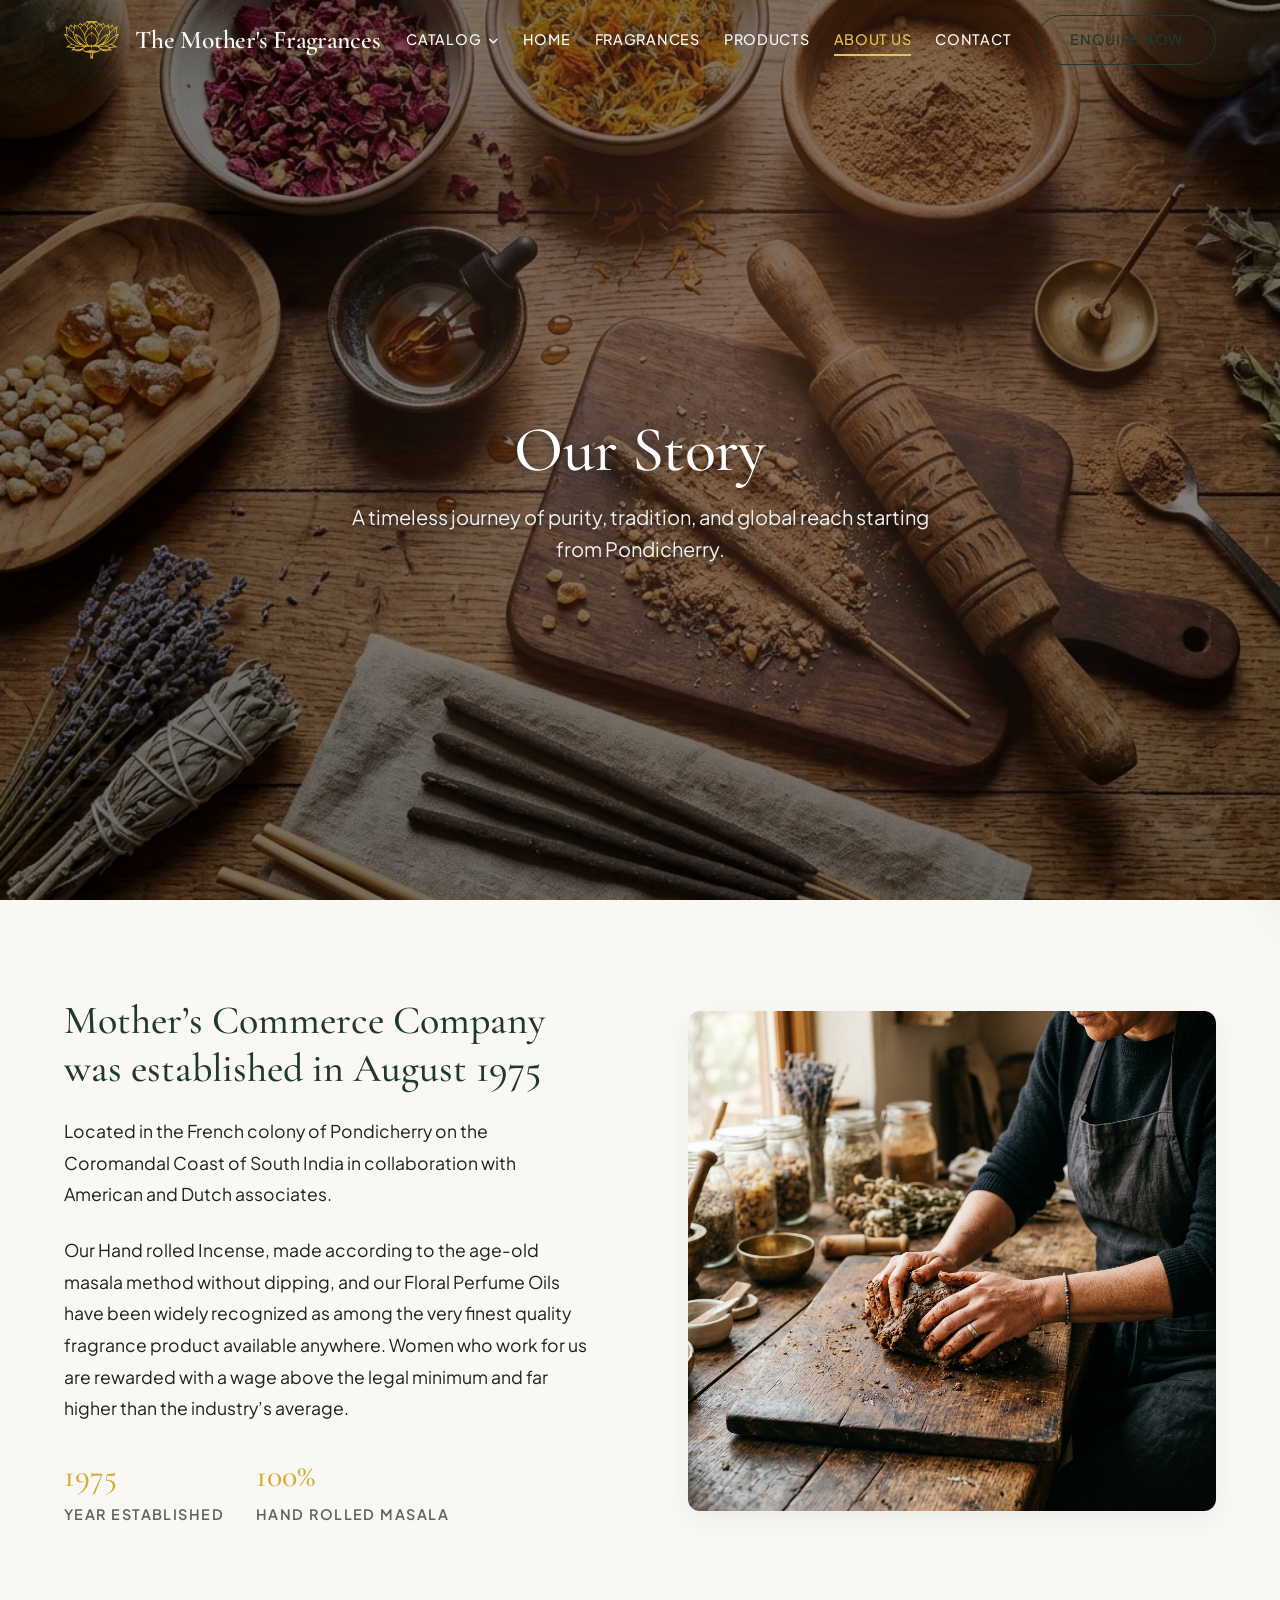
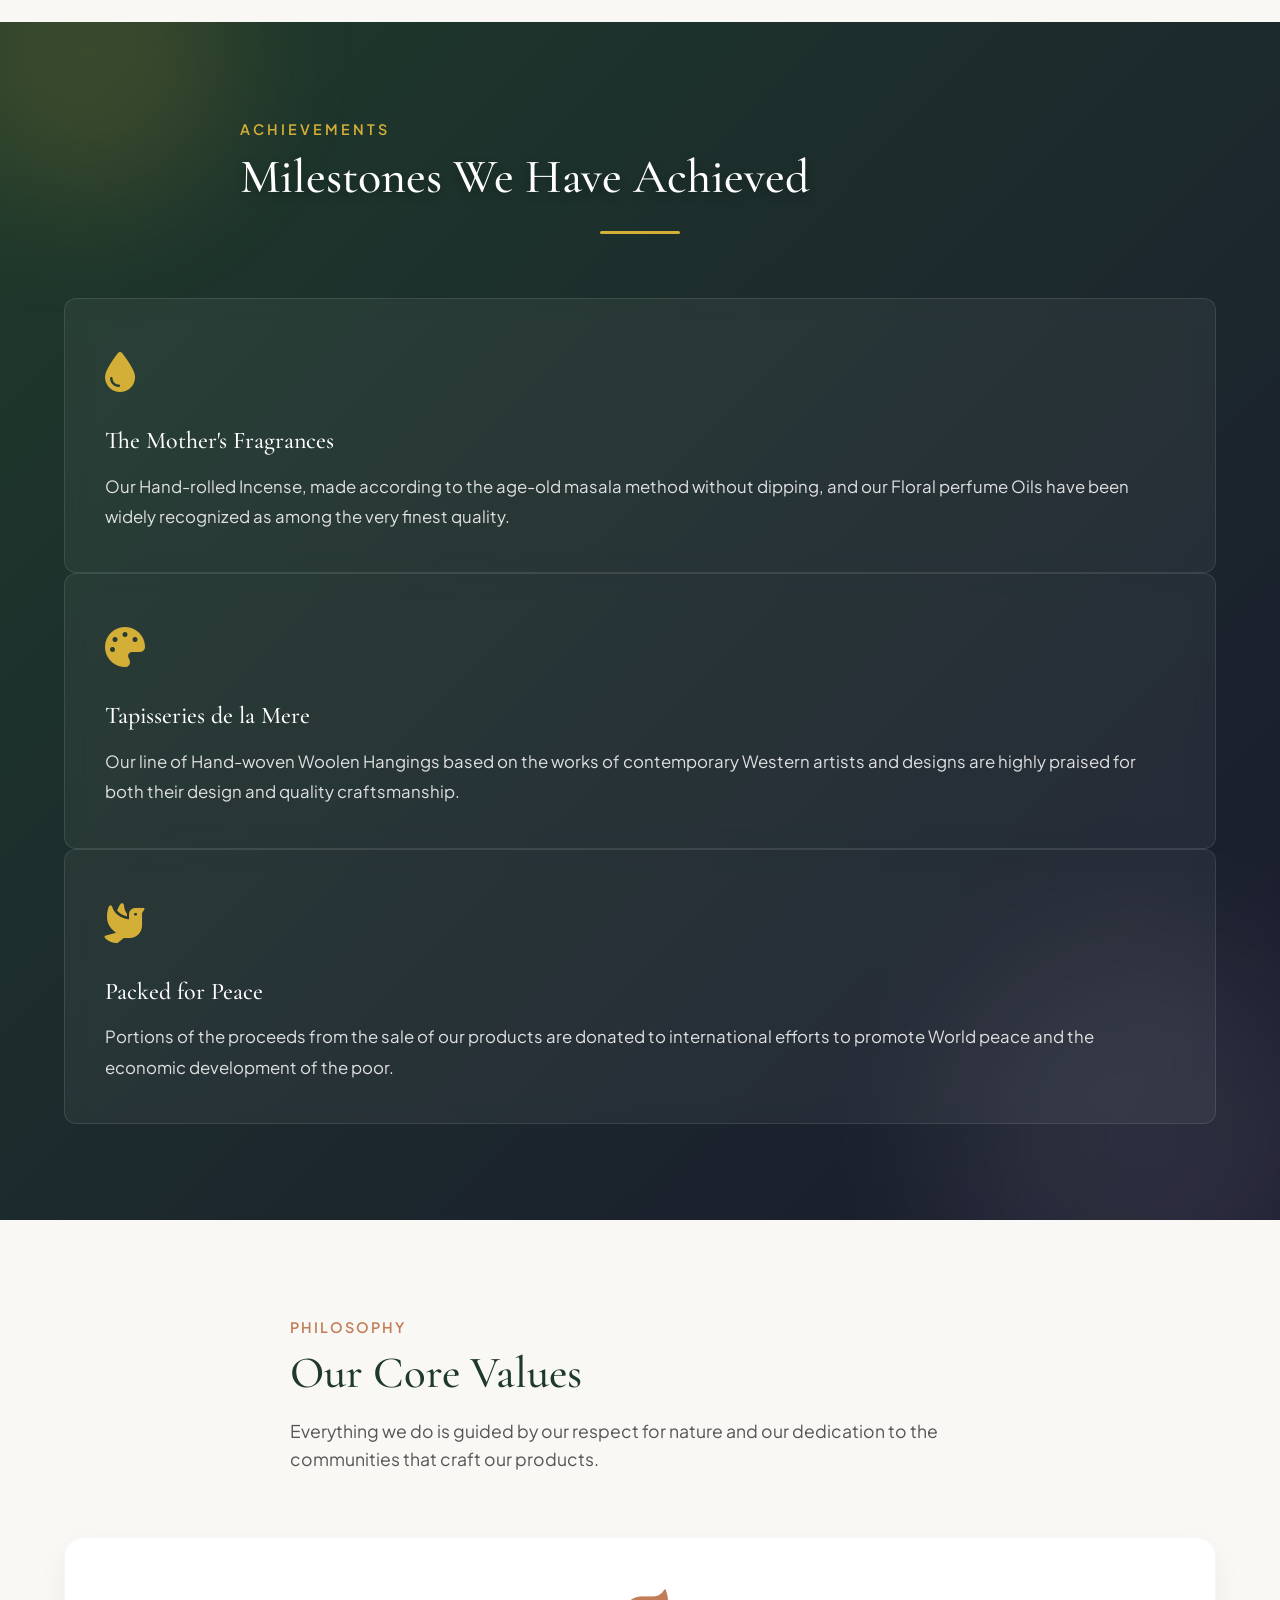
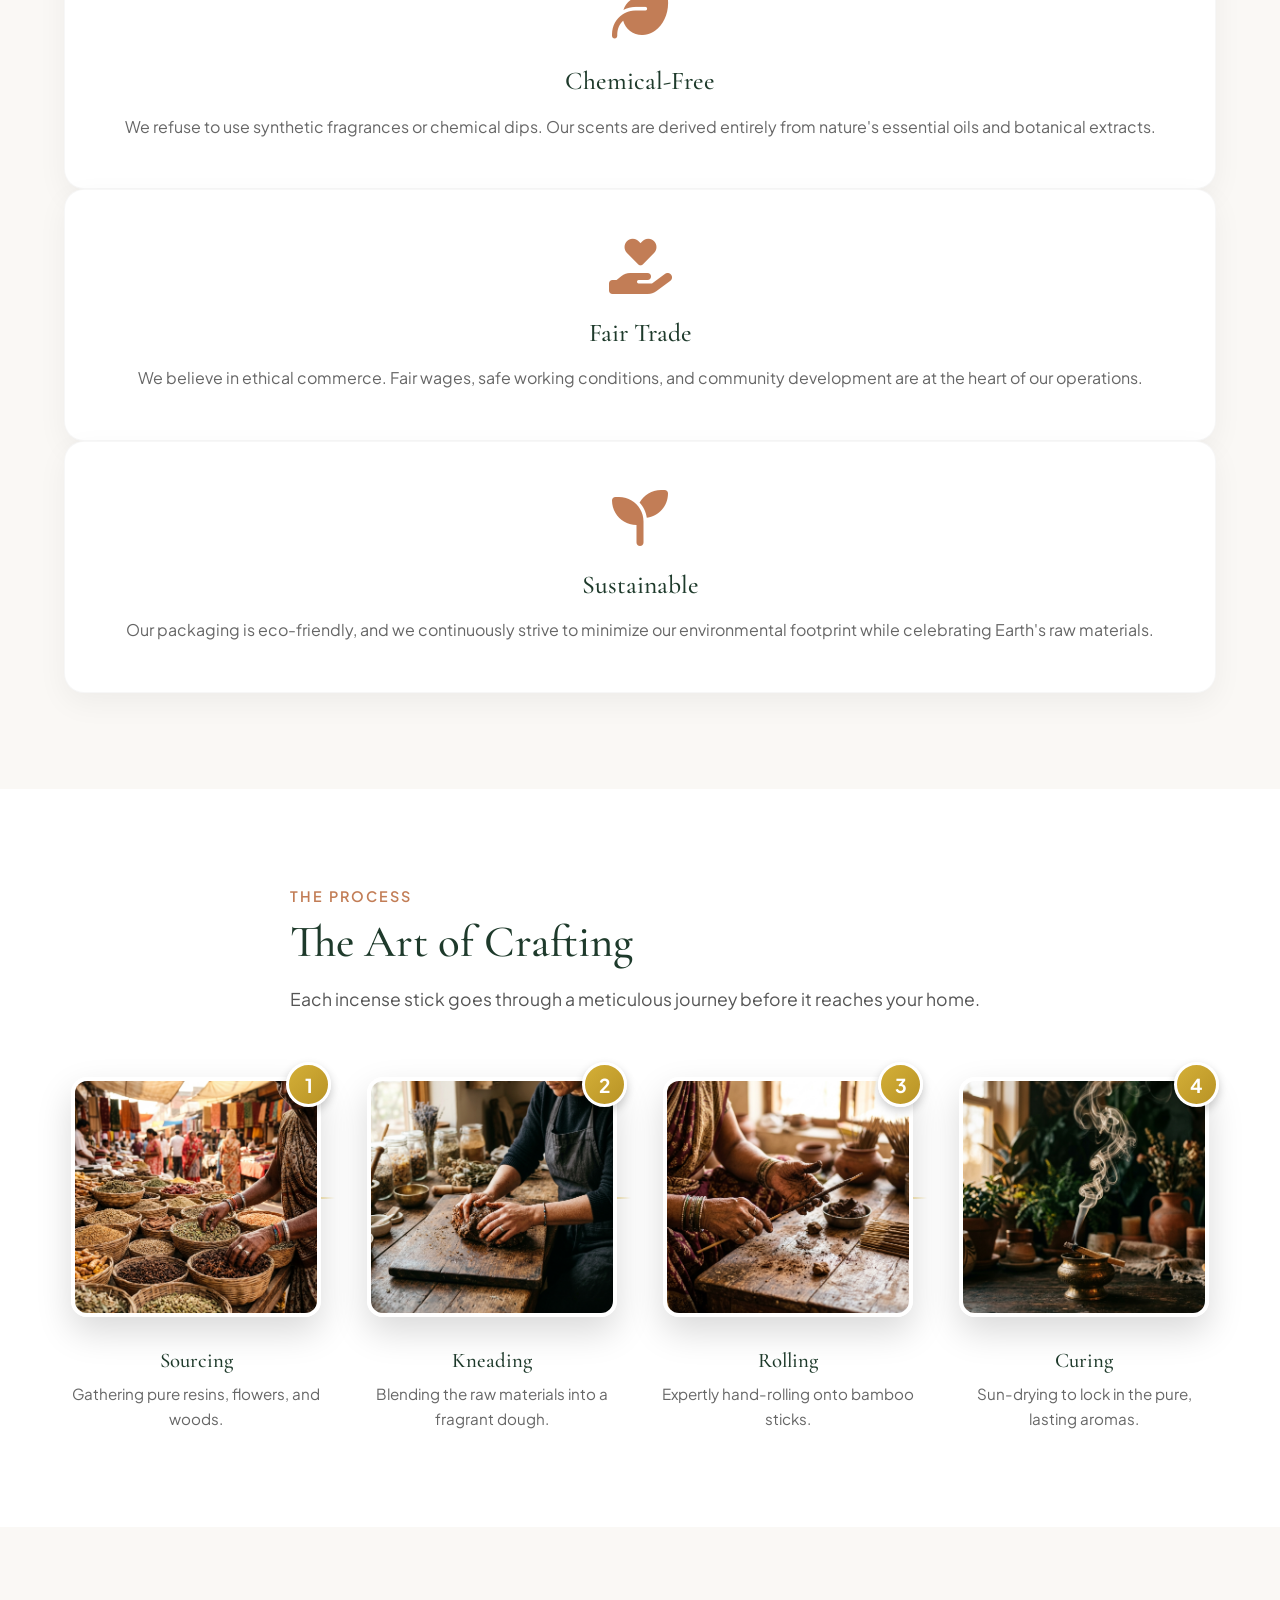
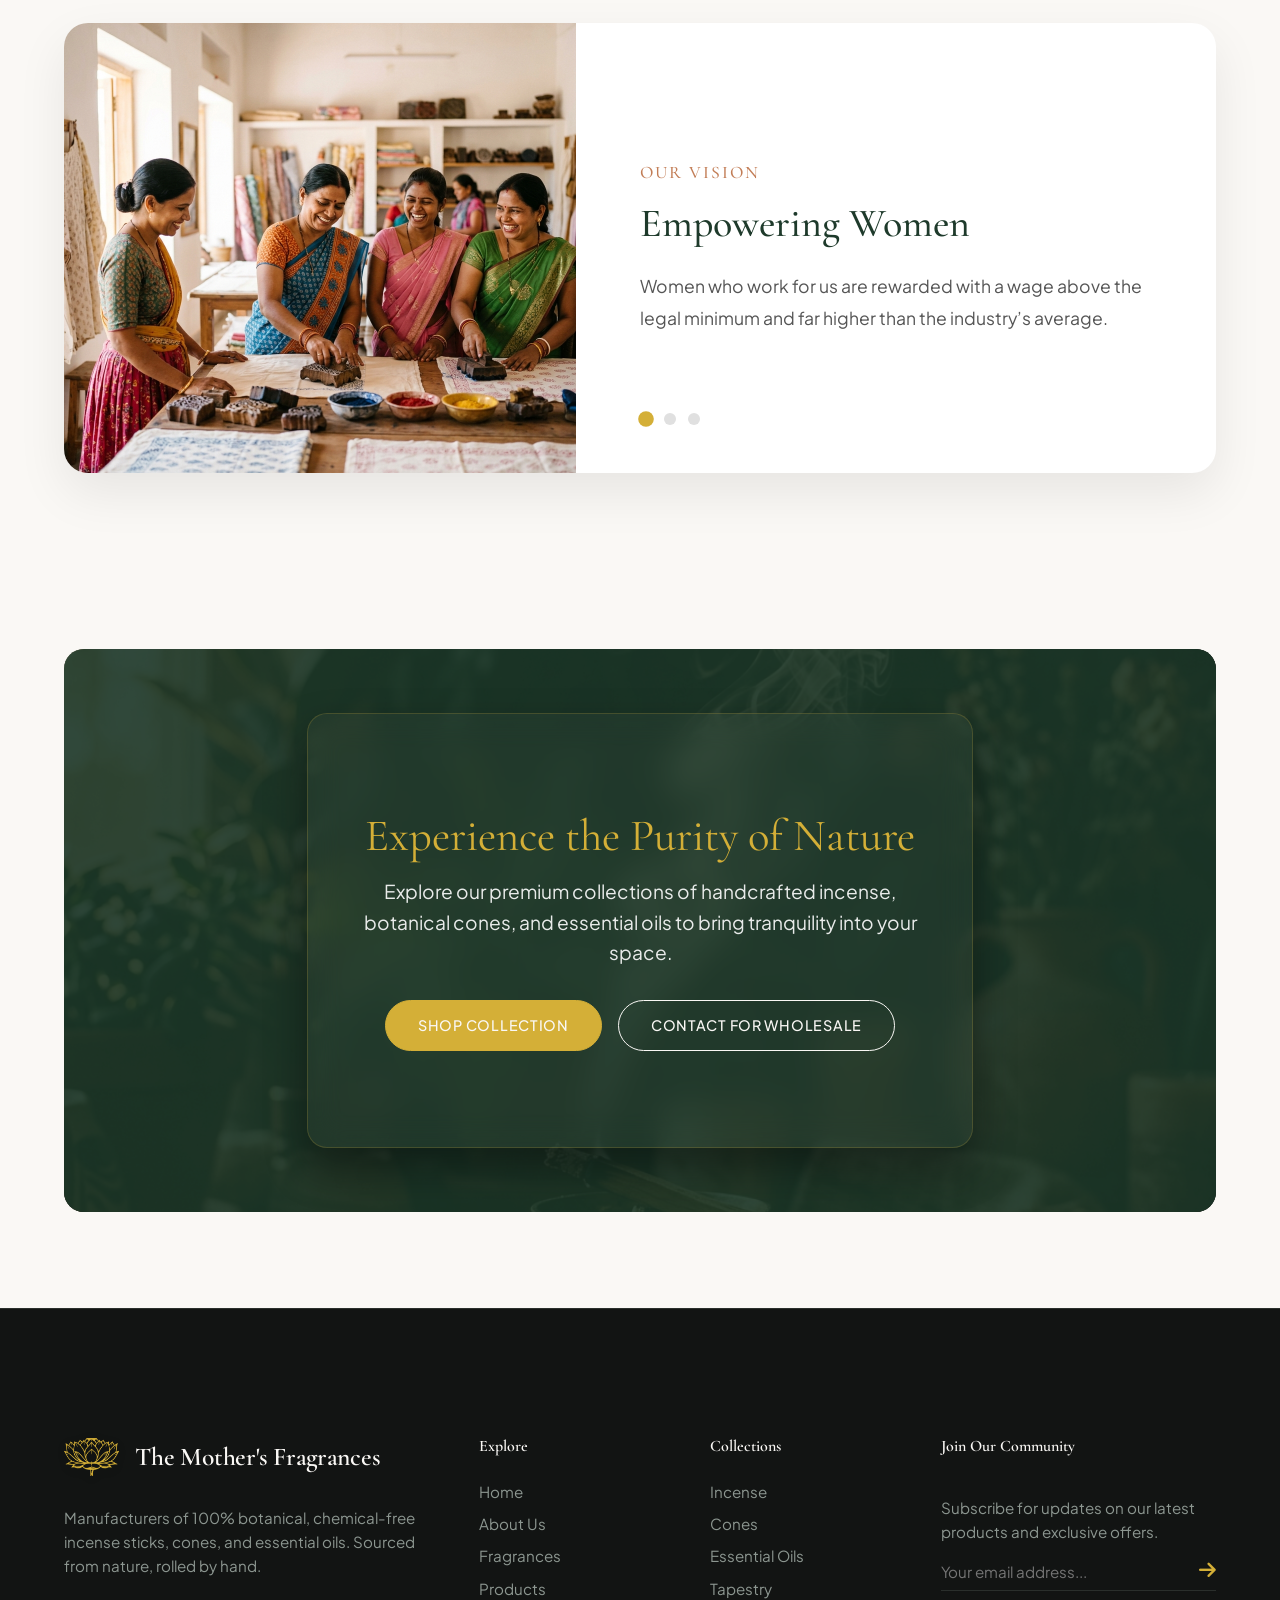
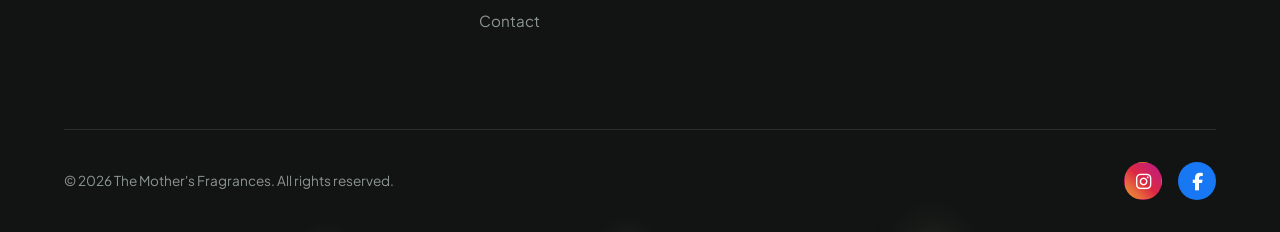
==== commit 7197af46: "menu updated" ====
--- a/about-us.html
+++ b/about-us.html
@@ -574,6 +574,41 @@
       </div>
     </div>
   </header>
+  <!-- Mobile Drawer Menu -->
+  <div class="mobile-menu" id="mobileMenuOverlay">
+    <!-- MOBILE MEGA MENU -->
+    <div class="mobile-has-mega-menu" style="margin-bottom: 0.5rem;">
+      <a href="#" class="nav-link" onclick="this.parentElement.classList.toggle('active'); return false;">
+        Catalog <i class="fa-solid fa-angle-down"></i>
+      </a>
+      <div class="mobile-mega-menu">
+        <div>
+          <h4 class="mobile-mega-column-heading">Products</h4>
+          <ul class="mobile-mega-list">
+            <li><a href="incense.html">Incense Sticks</a></li>
+            <li><a href="cones.html">Botanical Cones</a></li>
+            <li><a href="essential-oil.html">Essential Oils</a></li>
+            <li><a href="tapestry.html">Tapestries</a></li>
+          </ul>
+        </div>
+        <div style="margin-top: 1rem;">
+          <h4 class="mobile-mega-column-heading">Fragrances</h4>
+          <ul class="mobile-mega-list">
+            <li><a href="fragrances.html">All Fragrances</a></li>
+            <li><a href="ingredients.html">Ingredients</a></li>
+          </ul>
+        </div>
+      </div>
+    </div>
+    <!-- /MOBILE MEGA MENU -->
+    <a href="index.html" class="nav-link">Home</a>
+    <a href="fragrances.html" class="nav-link">Fragrances</a>
+    <a href="products.html" class="nav-link">Products</a>
+    <a href="about-us.html" class="nav-link">About Us</a>
+    <a href="contact.html" class="nav-link">Contact</a>
+    <a href="contact.html" class="btn btn-primary" style="margin-top: var(--space-md);">Enquire Now</a>
+  </div>
+
   <main>
     <!-- Hero Section (Parallax) -->
     <section class="hero" style="background-image: url('./assets/images/handmade_incense.webp'); height: 60vh; position: relative; display: flex; align-items: center; justify-content: center; text-align: center; background-size: cover; background-position: center; background-attachment: fixed;">
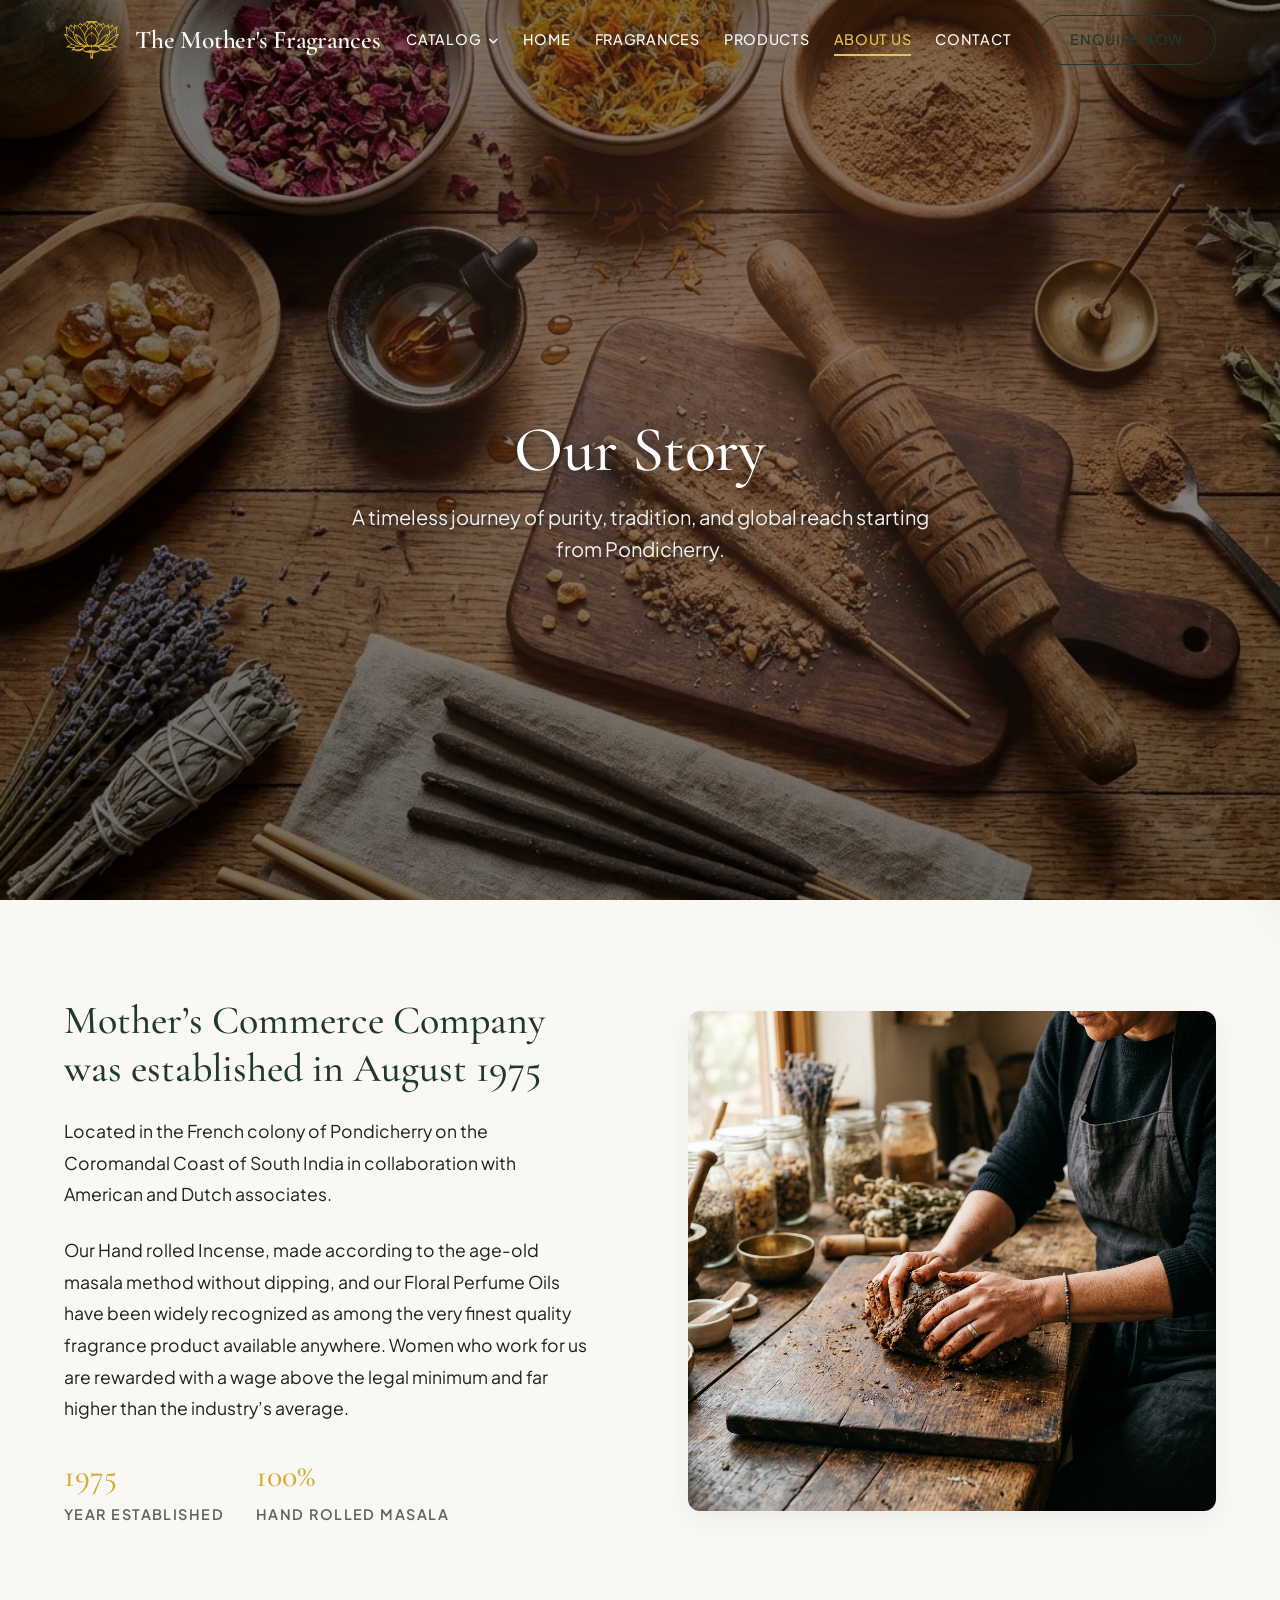
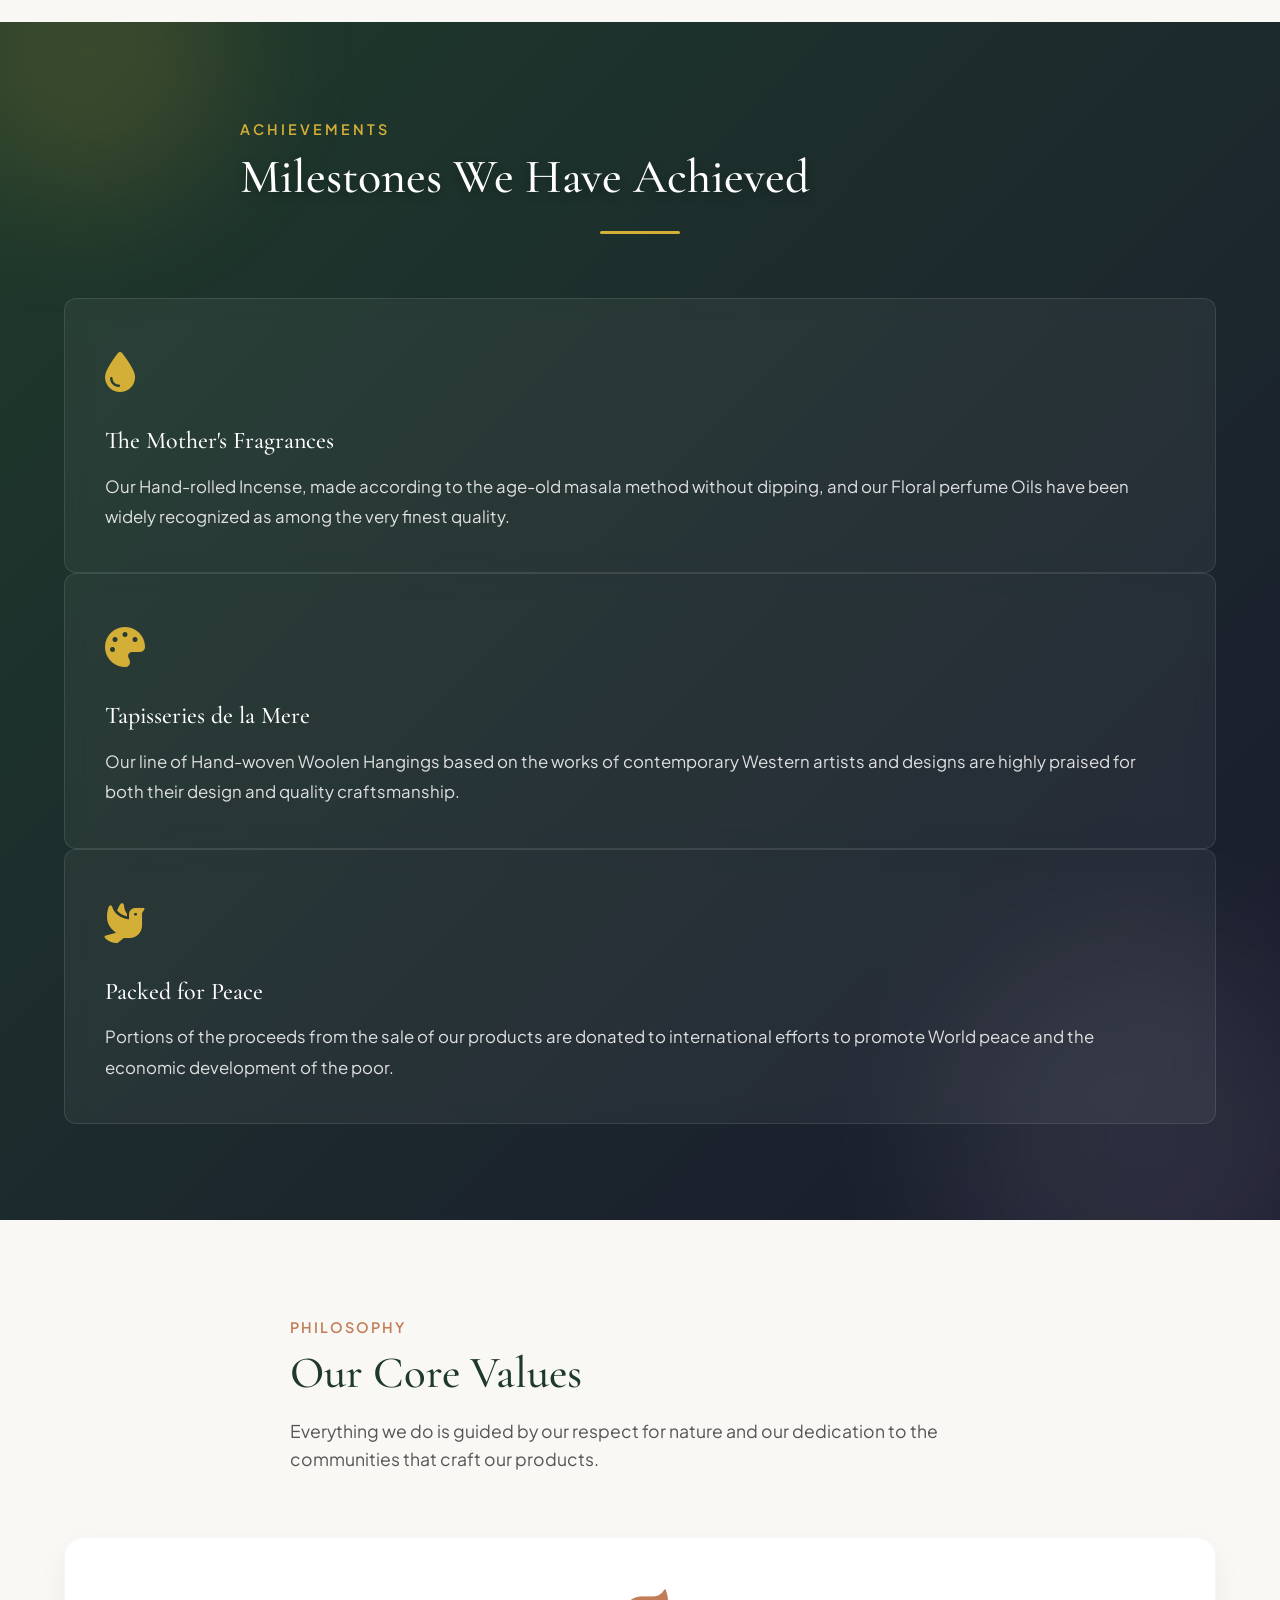
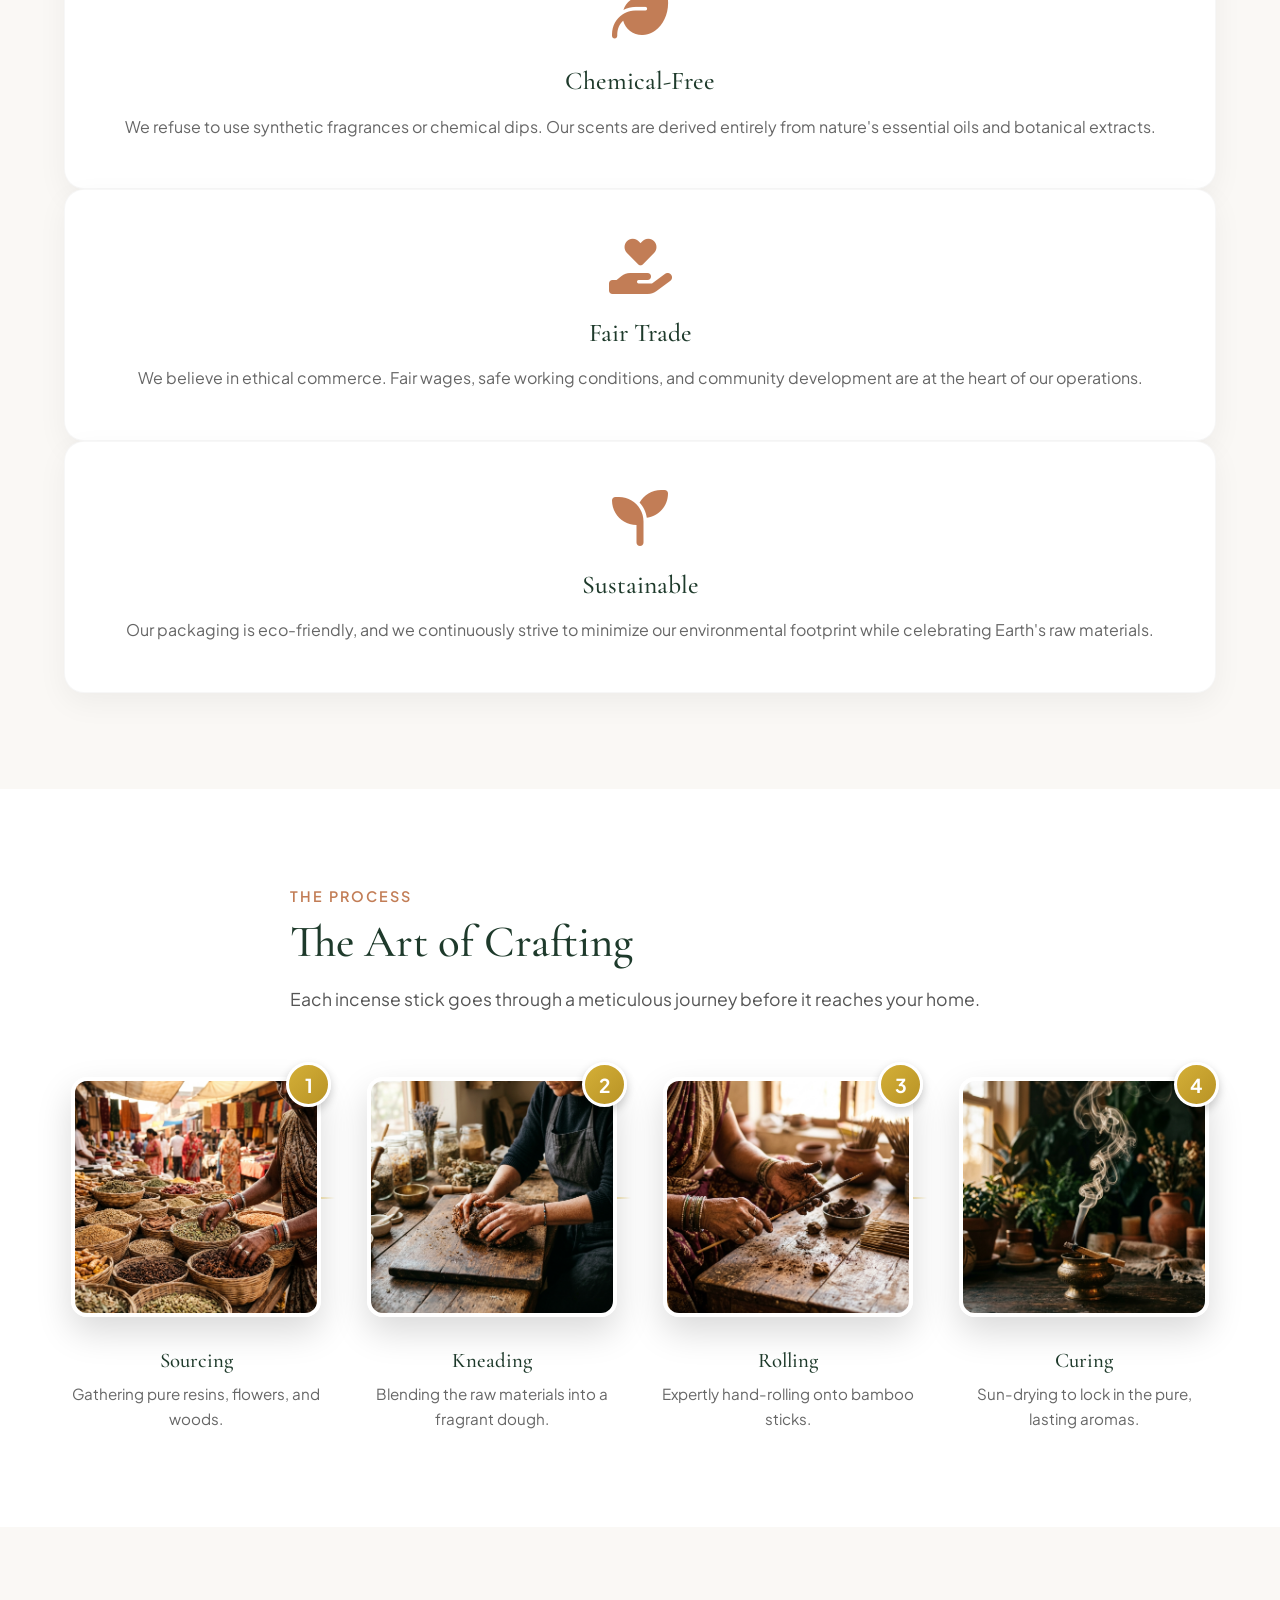
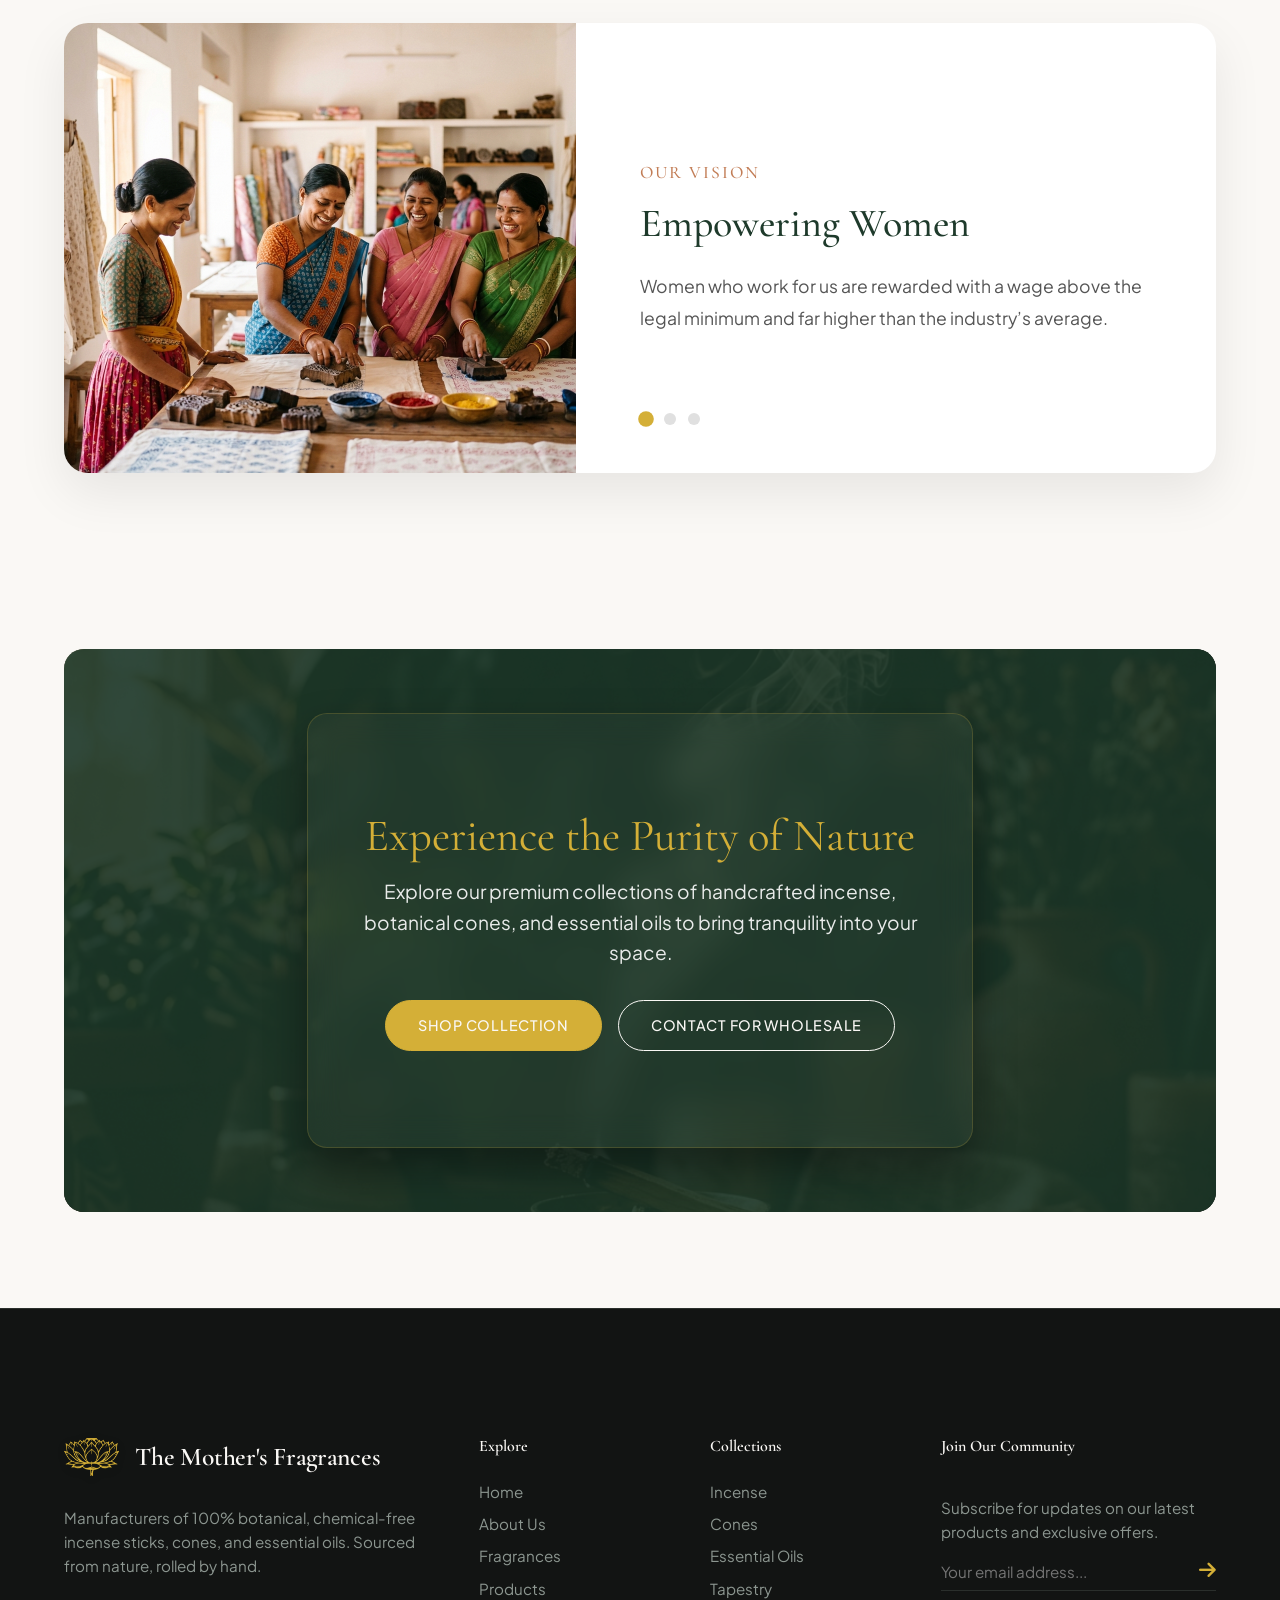
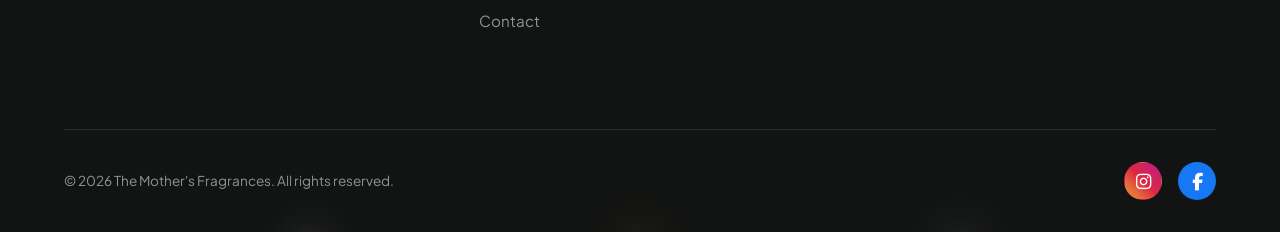
==== commit 8fac25b6: "updated" ====
--- a/about-us.html
+++ b/about-us.html
@@ -10,7 +10,7 @@
   
   <!-- CSS Stylesheets -->
   <link rel="stylesheet" href="./assets/css/variables.css">
-  <link rel="stylesheet" href="./assets/css/styles.css?v=23">
+  <link rel="stylesheet" href="./assets/css/styles.css?v=26">
   
   <!-- FontAwesome for Premium Icons -->
   <link rel="stylesheet" href="https://cdnjs.cloudflare.com/ajax/libs/font-awesome/6.4.0/css/all.min.css">
@@ -1160,3 +1160,6 @@
 </body>
 </html>
 
+
+
+
--- a/assets/css/styles.css
+++ b/assets/css/styles.css
@@ -2031,9 +2031,9 @@
     font-size: 2.8rem;
   }
 
-  /* Header: prevent overflowing logo text */
+  /* Header: adjust logo text size for tablet */
   .logo-text {
-    font-size: 0.9rem;
+    font-size: 20px;
   }
 
   /* Section padding tighter on tablet */
@@ -2146,9 +2146,13 @@
     font-size: 1.8rem;
   }
 
-  /* Header logo text: hide on tiny screens */
+  /* Header logo text: resize and allow wrapping on tiny screens */
   .logo-text {
-    display: none;
+    display: block;
+    font-size: 16px;
+    white-space: normal;
+    line-height: 1.2;
+    max-width: 160px;
   }
 
   /* Footer: tighter spacing */
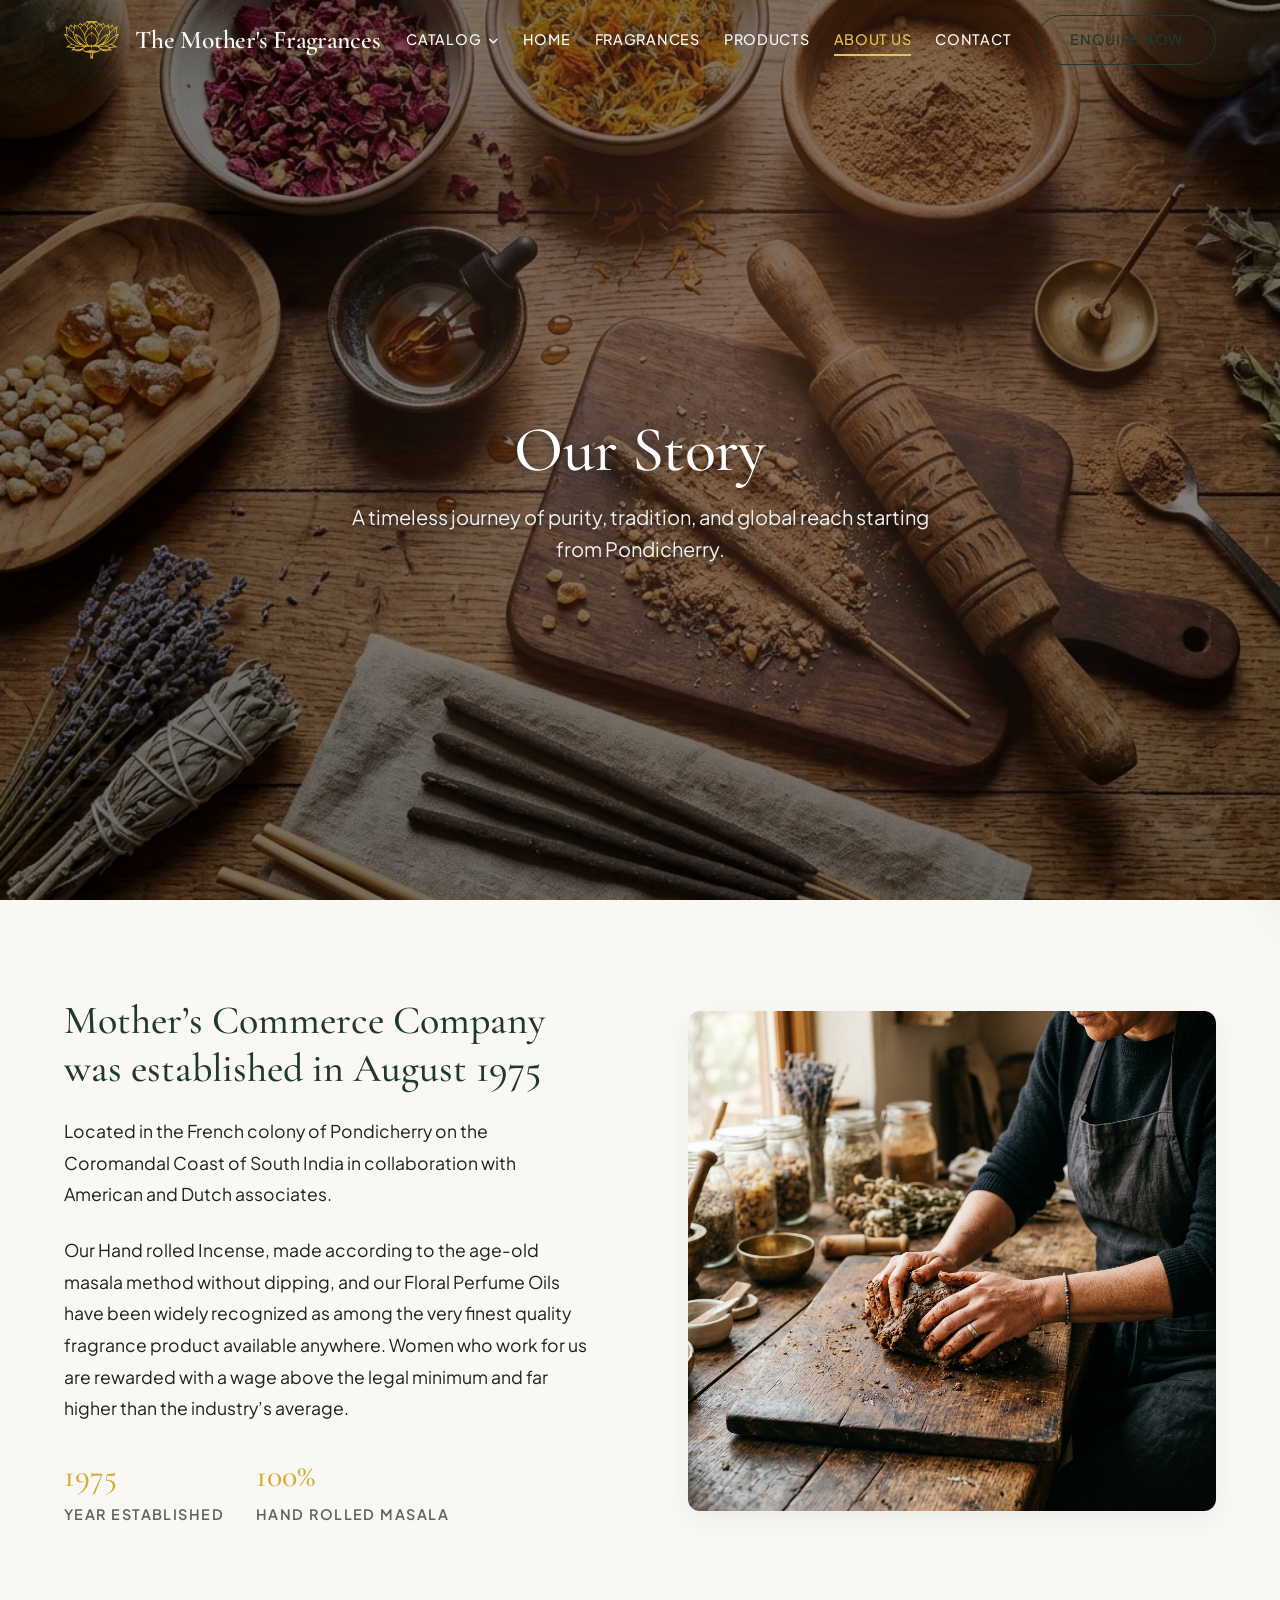
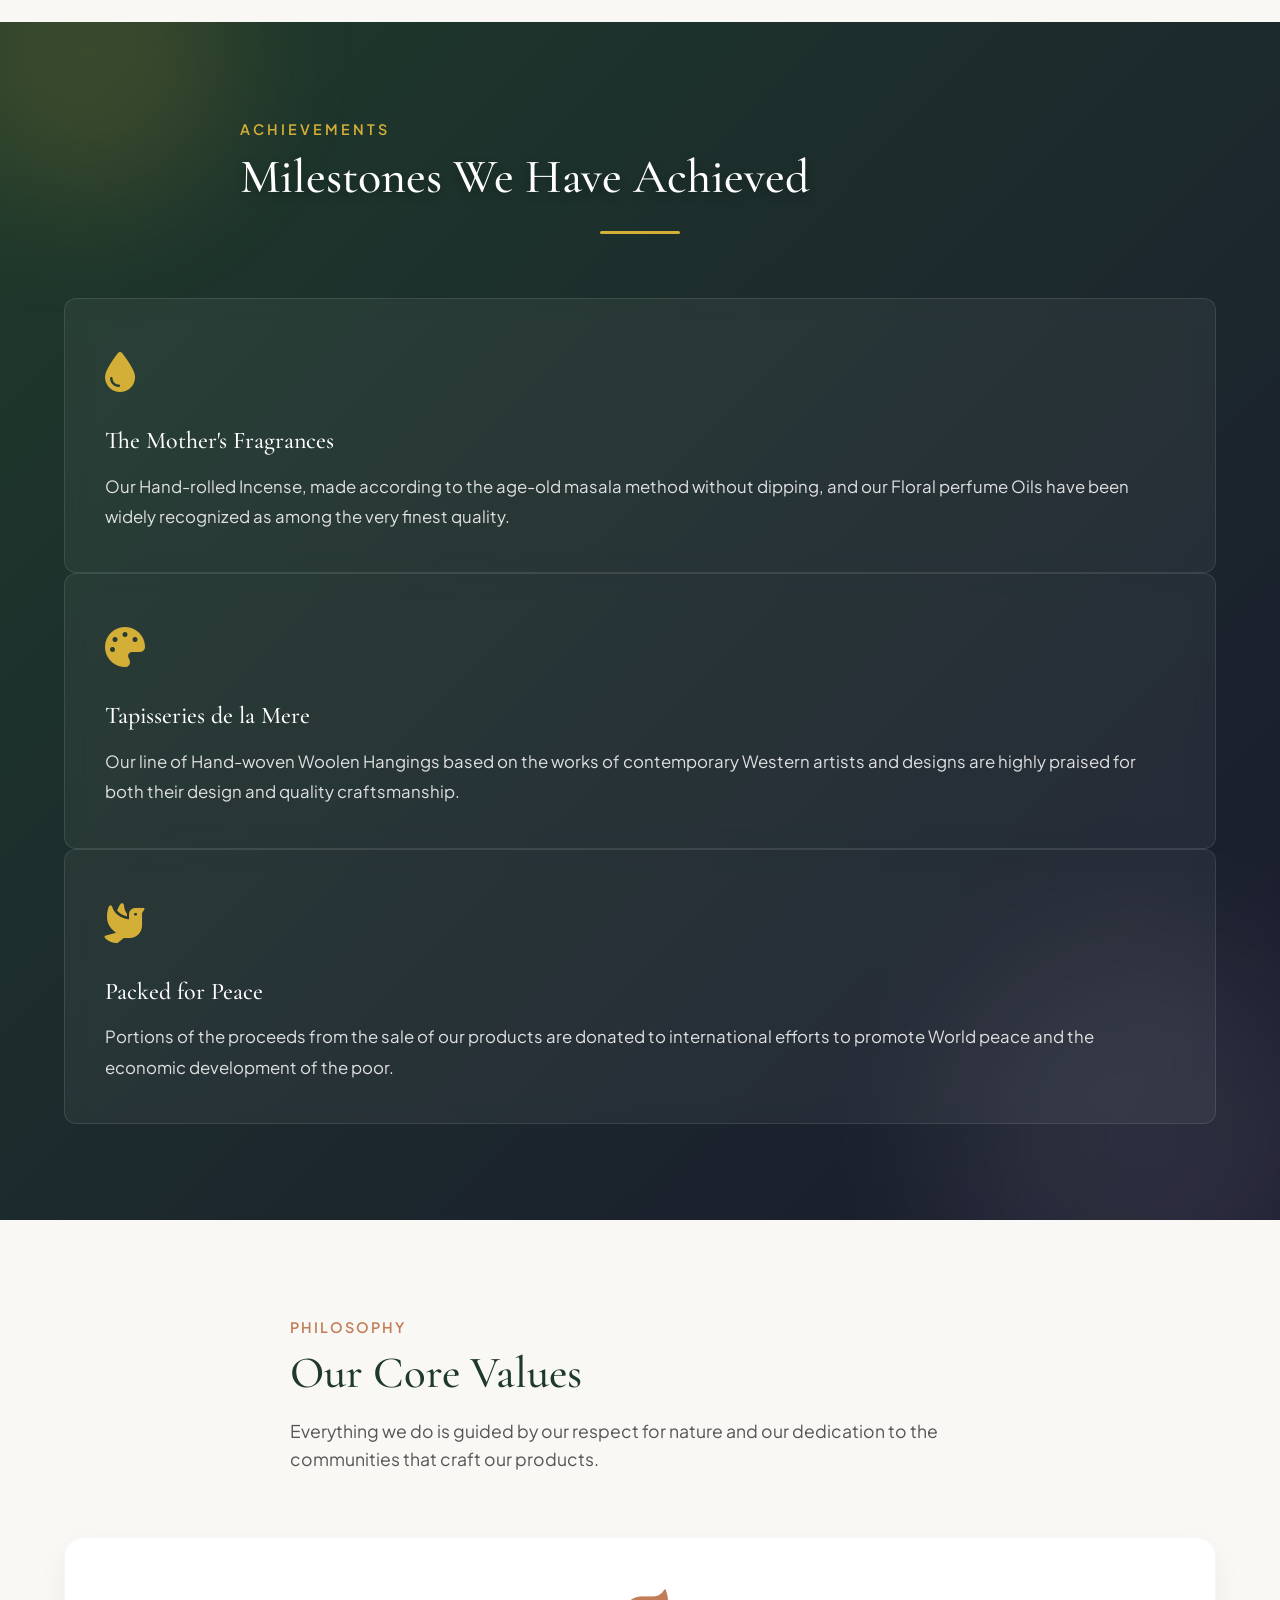
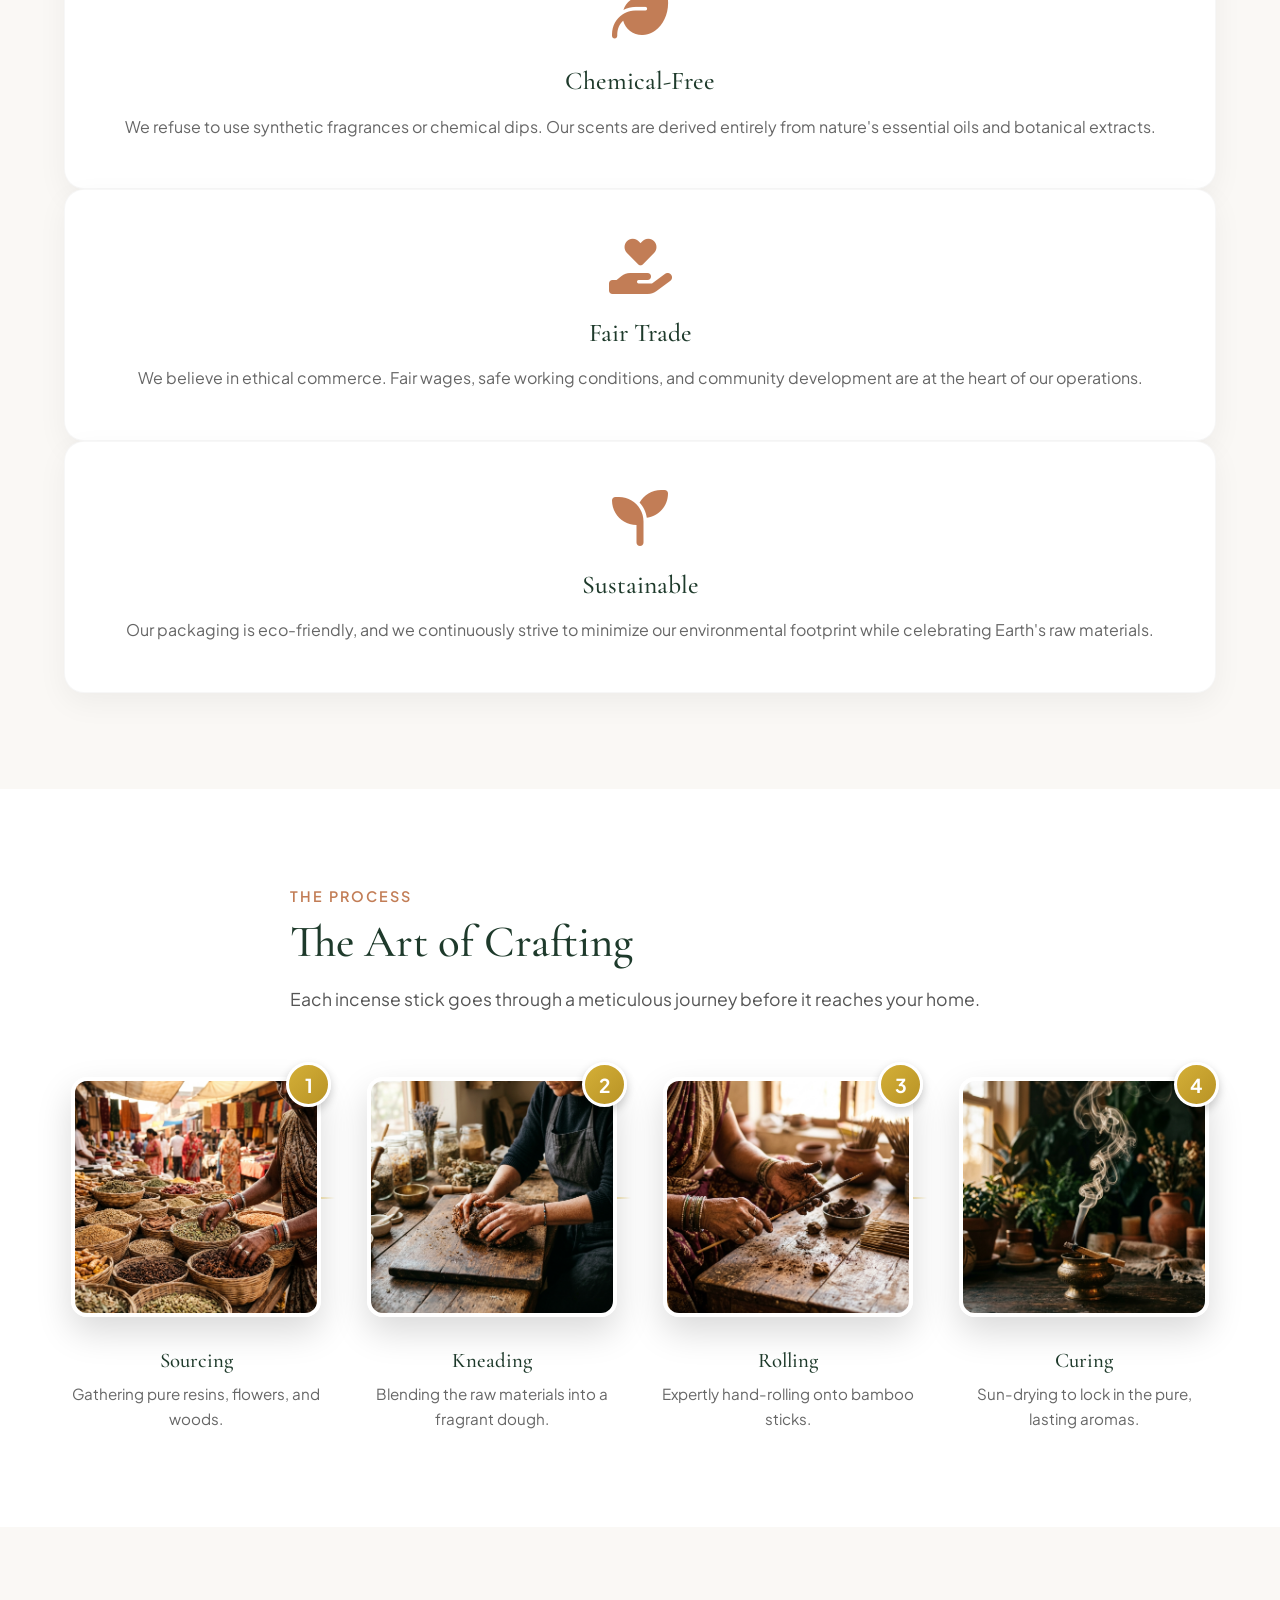
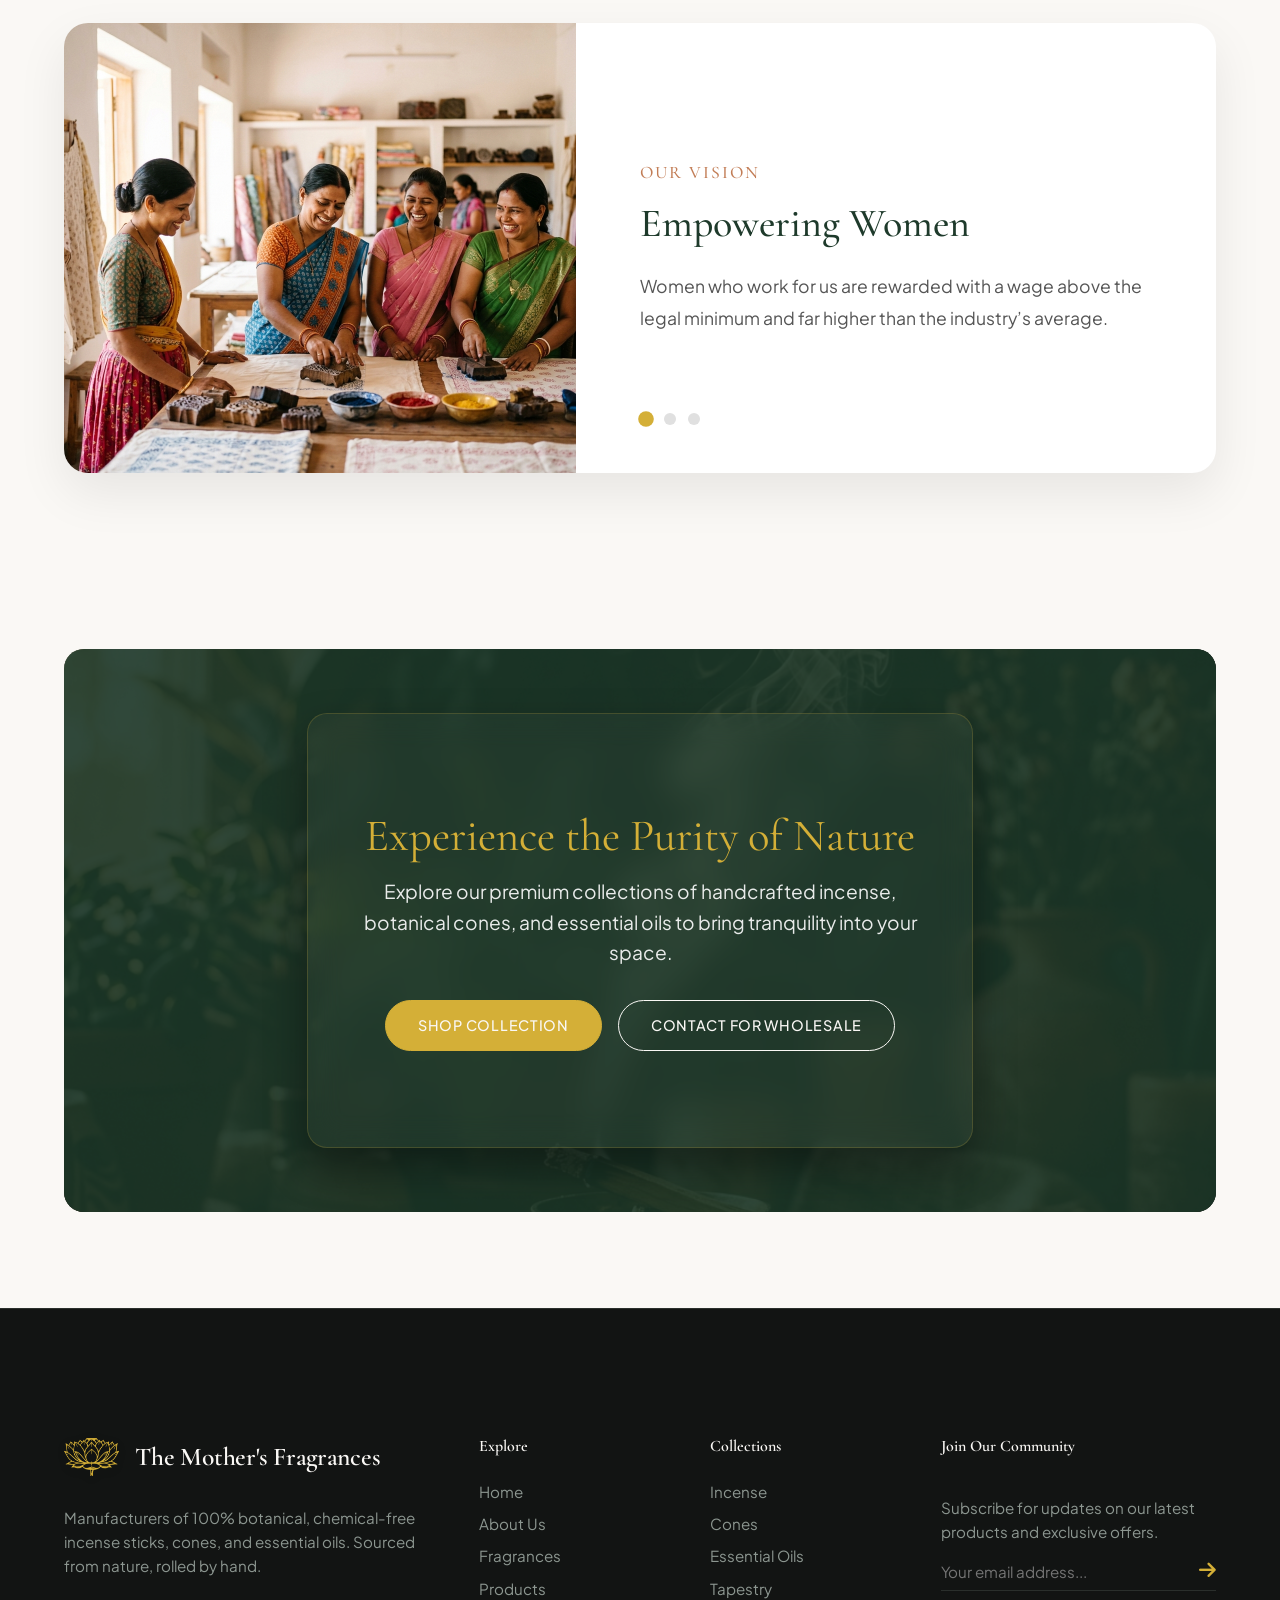
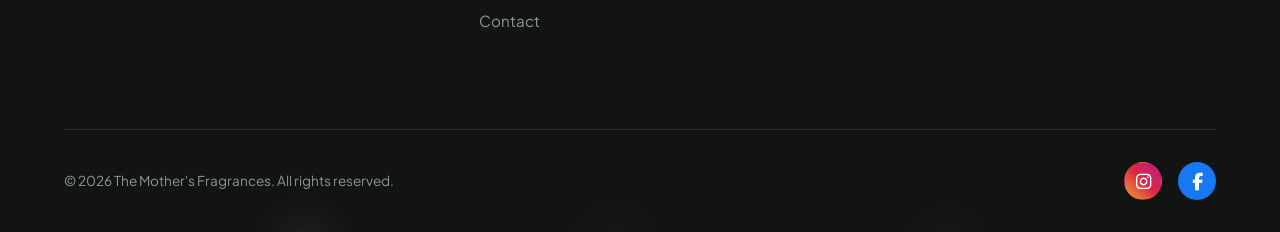
==== commit 1b63558e: "updated" ====
--- a/about-us.html
+++ b/about-us.html
@@ -10,7 +10,7 @@
   
   <!-- CSS Stylesheets -->
   <link rel="stylesheet" href="./assets/css/variables.css">
-  <link rel="stylesheet" href="./assets/css/styles.css?v=26">
+  <link rel="stylesheet" href="./assets/css/styles.css?v=30">
   
   <!-- FontAwesome for Premium Icons -->
   <link rel="stylesheet" href="https://cdnjs.cloudflare.com/ajax/libs/font-awesome/6.4.0/css/all.min.css">
@@ -1156,7 +1156,7 @@
   </footer>
 
   <!-- Scripts -->
-  <script src="./assets/js/main.js?v=19"></script>
+  <script src="./assets/js/main.js?v=24"></script>
 </body>
 </html>
 
--- a/assets/css/styles.css
+++ b/assets/css/styles.css
@@ -355,6 +355,11 @@
   margin-left: 0;
   font-size: 1.4rem;
   padding: 0.5rem 0;
+  width: fit-content;
+  margin: 0 auto;
+}
+.mobile-has-mega-menu > .nav-link::after {
+  display: none;
 }
 
 @media (max-width: 900px) {
@@ -1634,8 +1639,8 @@
 /* Sidebar */
 .savon-sidebar {
   width: 280px;
-  background: rgba(250, 248, 245, 0.5);
-  border-right: 1px solid var(--color-border);
+  background: transparent !important;
+  border-right: 1px solid rgba(212, 175, 55, 0.25);
   padding: 2rem 0;
   flex-shrink: 0;
 }
@@ -1644,7 +1649,7 @@
   padding: 1rem 2rem;
   font-family: var(--font-serif);
   font-size: 1.1rem;
-  color: var(--color-text-main);
+  color: #e0d8c8;
   cursor: pointer;
   transition: all 0.3s ease;
   display: flex;
@@ -1662,10 +1667,10 @@
 }
 
 .savon-tab:hover, .savon-tab.active {
-  background: #fff;
-  color: var(--color-primary);
+  background: rgba(212, 175, 55, 0.15);
+  color: #ffffff;
   border-left-color: var(--color-gold);
-  box-shadow: 0 2px 10px rgba(0,0,0,0.02);
+  box-shadow: 0 2px 10px rgba(0,0,0,0.2);
 }
 
 .savon-tab:hover i, .savon-tab.active i {
@@ -1676,8 +1681,9 @@
 .savon-content {
   flex-grow: 1;
   padding: 3rem;
-  background: #fff;
-  position: relative;
+  background: transparent !important;
+  position: relative;
+  color: #f5f5f5;
 }
 
 .savon-panel {
@@ -1913,11 +1919,12 @@
 /* --- MEGA MENU DYNAMIC BACKGROUND & ANIMATIONS --- */
 
 .savon-mega-menu {
-  /* Replace solid background with glassmorphism */
-  background: rgba(253, 252, 248, 0.85) !important; /* light elegant cream */
-  backdrop-filter: blur(16px);
-  -webkit-backdrop-filter: blur(16px);
+  /* Replace solid background with Dark Luxurious glassmorphism */
+  background: rgba(14, 18, 16, 0.92) !important;
+  backdrop-filter: blur(20px);
+  -webkit-backdrop-filter: blur(20px);
   overflow: hidden;
+  border-top: 2px solid var(--color-gold);
 }
 
 /* Container for dynamic backgrounds */
@@ -1927,7 +1934,7 @@
   left: 0;
   width: 100%;
   height: 100%;
-  z-index: -1;
+  z-index: 0;
   pointer-events: none;
 }
 
@@ -1952,7 +1959,7 @@
   left: 0;
   width: 100%;
   height: 100%;
-  background: linear-gradient(to right, rgba(253, 252, 248, 0.85) 30%, rgba(253, 252, 248, 0.6) 100%);
+  background: linear-gradient(to right, rgba(14, 18, 16, 0.94) 35%, rgba(14, 18, 16, 0.75) 100%);
   backdrop-filter: blur(12px);
   -webkit-backdrop-filter: blur(12px);
 }
@@ -1962,10 +1969,40 @@
   transform: scale(1);
 }
 
+/* Ensure text and links sit above background layer */
+.savon-sidebar, .savon-content {
+  position: relative;
+  z-index: 2;
+}
+
+.savon-col h4 {
+  color: var(--color-gold) !important;
+  border-bottom-color: rgba(212, 175, 55, 0.3) !important;
+}
+
+/* Glassmorphic Dark Cards inside Mega Menu */
+.savon-mega-menu .incense-card {
+  background: rgba(20, 24, 22, 0.78) !important;
+  border: 1px solid rgba(212, 175, 55, 0.3) !important;
+  box-shadow: 0 8px 32px rgba(0, 0, 0, 0.3) !important;
+  backdrop-filter: blur(8px);
+  -webkit-backdrop-filter: blur(8px);
+}
+
+.savon-mega-menu .incense-card h4 {
+  color: var(--color-gold) !important;
+  border-bottom-color: rgba(212, 175, 55, 0.35) !important;
+}
+
+.savon-mega-menu .incense-card h4 span {
+  color: #e0d4c0 !important;
+}
+
 /* Hover micro-animations for list items */
 .incense-list a, .savon-list a {
   position: relative;
   display: inline-block;
+  color: #e6e0d4 !important;
   transition: transform 0.3s ease, color 0.3s ease !important;
 }
 
@@ -1999,20 +2036,21 @@
   transition: opacity 0.5s ease 0.2s, transform 0.5s ease 0.2s;
 }
 
-.savon-mega-menu-wrapper:hover .savon-sidebar {
+.savon-mega-menu-wrapper:hover .savon-sidebar,
+.savon-mega-menu-wrapper.open .savon-sidebar {
   opacity: 1;
   transform: translateX(0);
 }
-.savon-mega-menu-wrapper:hover .savon-content {
+.savon-mega-menu-wrapper:hover .savon-content,
+.savon-mega-menu-wrapper.open .savon-content {
   opacity: 1;
   transform: translateY(0);
 }
 
-
-
-.savon-mega-menu {
-  background: transparent !important;
-  overflow: hidden;
+.savon-mega-menu-wrapper.open .savon-mega-menu {
+  opacity: 1;
+  visibility: visible;
+  transform: translateY(0);
 }
 
 /* ============================================================
@@ -2026,14 +2064,32 @@
     display: none;
   }
 
-  /* Page hero h1 scale on tablet */
+  /* Hero titles scale smoothly on tablet */
+  .hero-card h1,
+  .hero h1 {
+    font-size: 3.2rem;
+  }
   .page-hero h1 {
     font-size: 2.8rem;
   }
 
-  /* Header: adjust logo text size for tablet */
+  /* Header: adjust logo text size and prevent horizontal cutoff */
+  .header {
+    height: auto;
+    min-height: var(--header-height);
+  }
+  .header-container {
+    width: 95%;
+  }
+  .logo-wrapper {
+    flex: 1;
+    min-width: 0;
+    margin-right: var(--space-sm);
+  }
   .logo-text {
     font-size: 20px;
+    white-space: normal;
+    line-height: 1.25;
   }
 
   /* Section padding tighter on tablet */
@@ -2049,6 +2105,19 @@
 
 /* --- MOBILE (max 768px) --- */
 @media (max-width: 768px) {
+  .header-container {
+    width: 94%;
+  }
+  .logo-img {
+    height: 32px !important;
+  }
+  .logo-text {
+    font-size: 16px;
+    white-space: normal;
+    line-height: 1.2;
+    max-width: calc(100vw - 120px);
+  }
+
   /* Hero headline */
   .hero-card h1,
   .hero h1 {
@@ -2085,6 +2154,8 @@
 
   .mobile-menu > a.nav-link {
     text-align: center; /* keep main links centered */
+    width: fit-content;
+    margin: 0 auto;
   }
 
   /* Mobile menu dropdown sub-items */
@@ -2130,29 +2201,38 @@
 
 /* --- SMALL PHONES (max 480px) --- */
 @media (max-width: 480px) {
-  /* Aggressive hero title shrink */
+  /* Aggressive hero title shrink and fluid spacing */
   .hero-card h1,
   .hero h1 {
-    font-size: 2rem !important;
+    font-size: 1.85rem !important;
+    line-height: 1.2;
+  }
+
+  .hero-card p {
+    font-size: 0.95rem;
+    line-height: 1.5;
   }
 
   .hero-badge {
-    font-size: 0.7rem;
-    padding: 0.4rem 0.8rem;
+    font-size: 0.68rem;
+    padding: 0.35rem 0.75rem;
   }
 
   /* Page hero */
   .page-hero h1 {
-    font-size: 1.8rem;
-  }
-
-  /* Header logo text: resize and allow wrapping on tiny screens */
+    font-size: 1.65rem;
+  }
+
+  /* Header logo: resize and allow dynamic wrapping on tiny screens */
+  .logo-img {
+    height: 28px !important;
+  }
   .logo-text {
     display: block;
-    font-size: 16px;
+    font-size: 15px;
     white-space: normal;
     line-height: 1.2;
-    max-width: 160px;
+    max-width: calc(100vw - 110px);
   }
 
   /* Footer: tighter spacing */
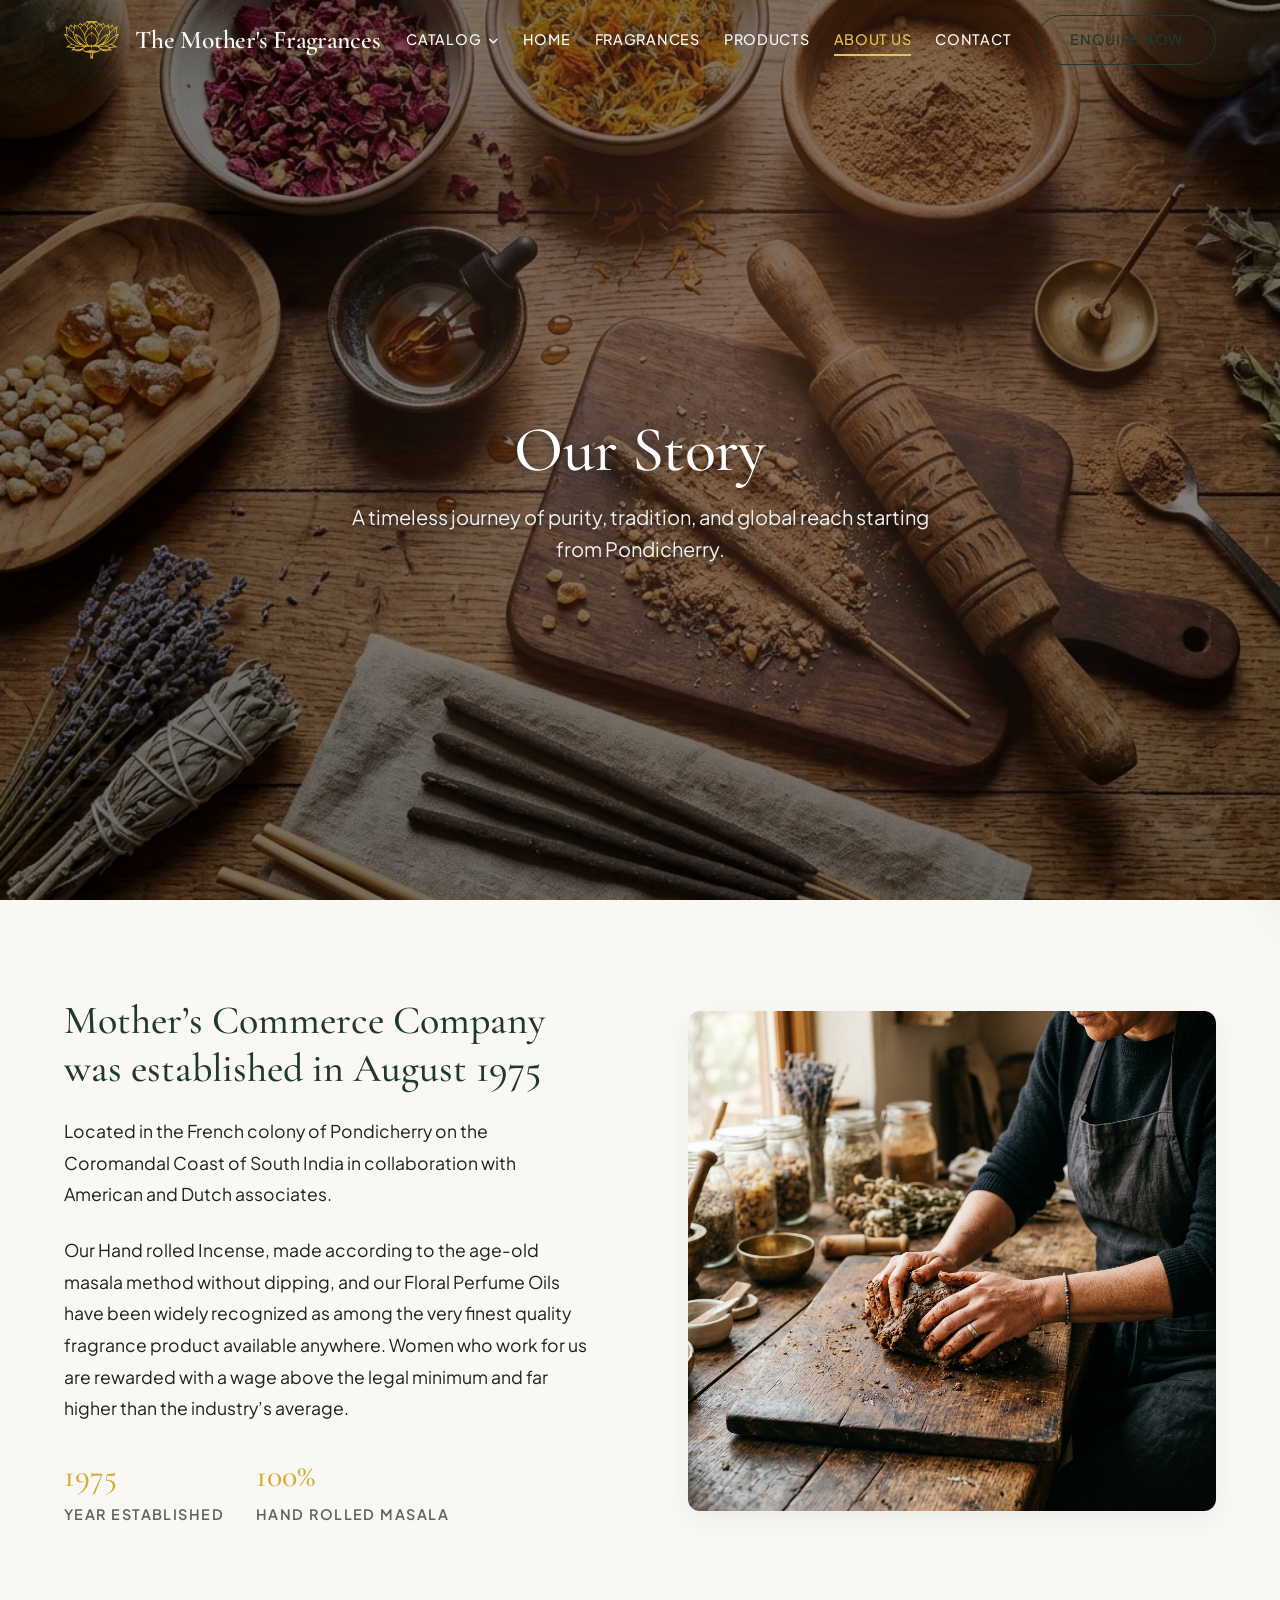
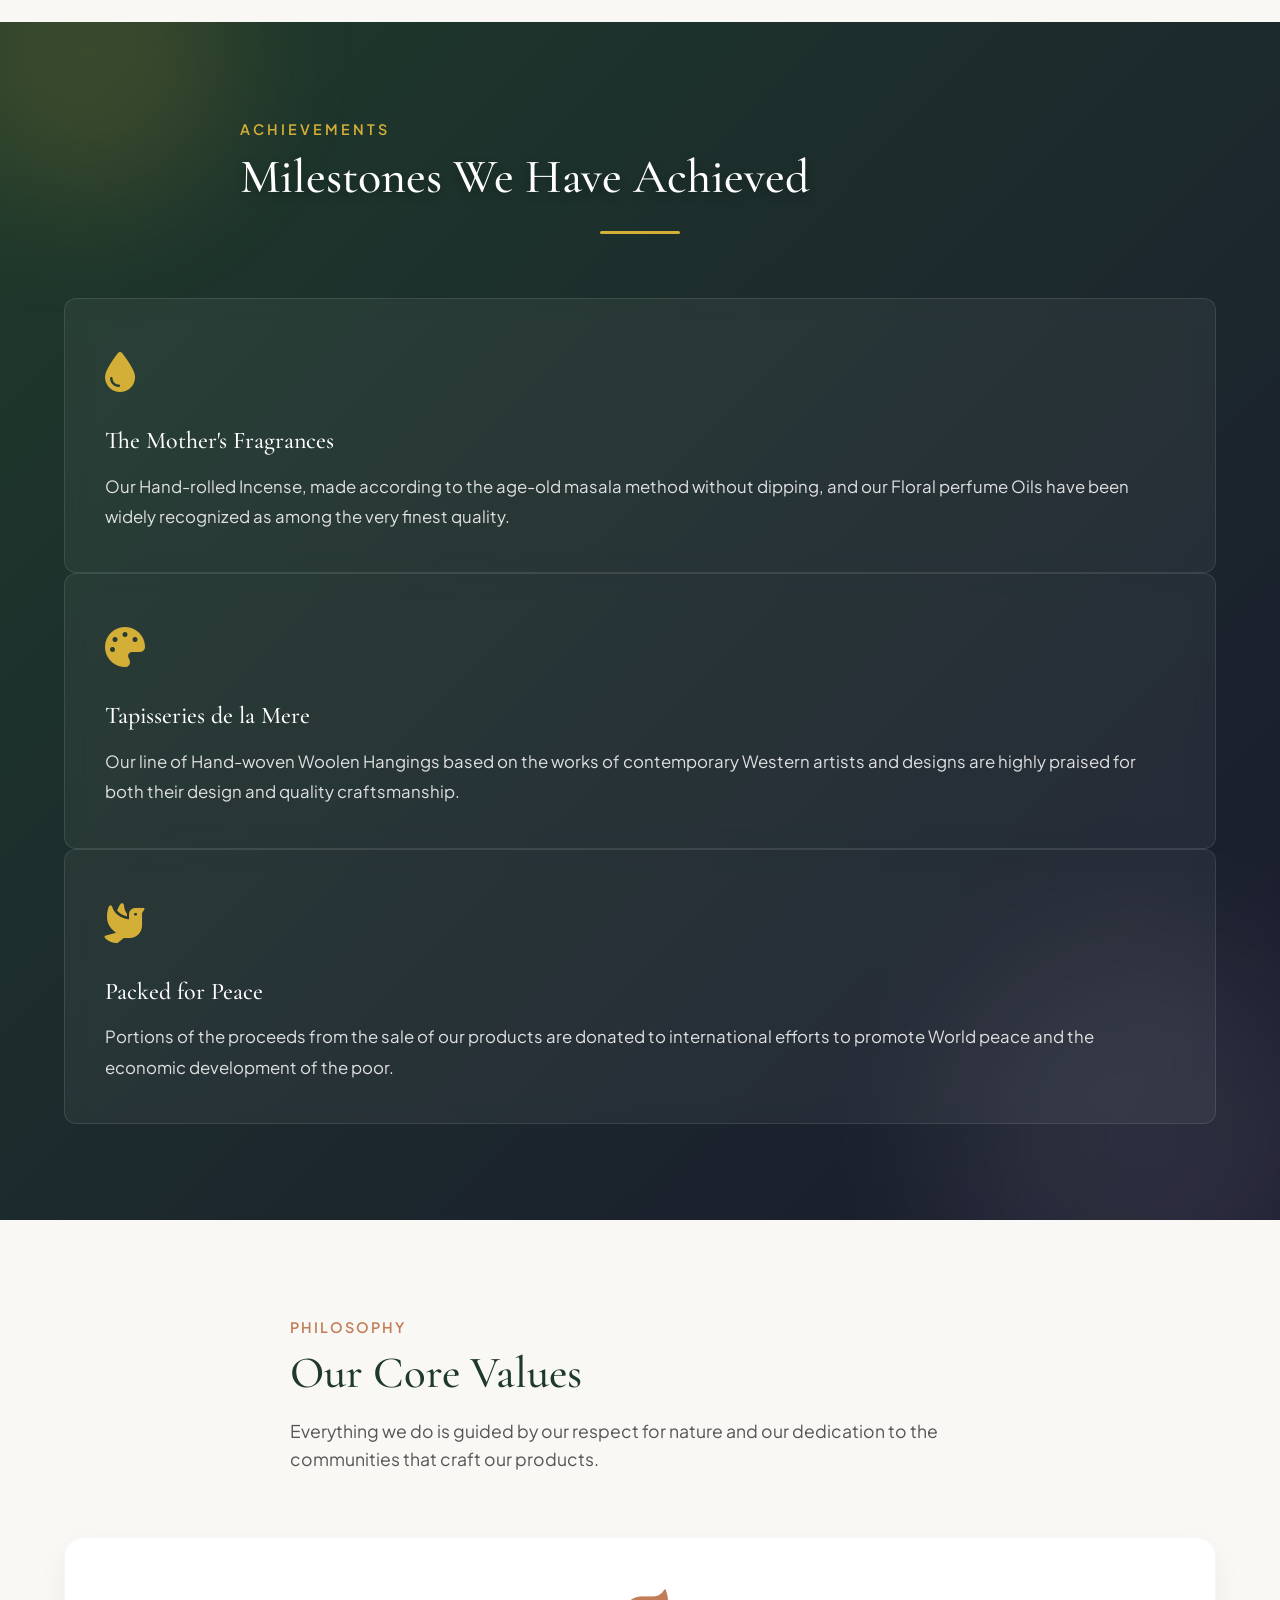
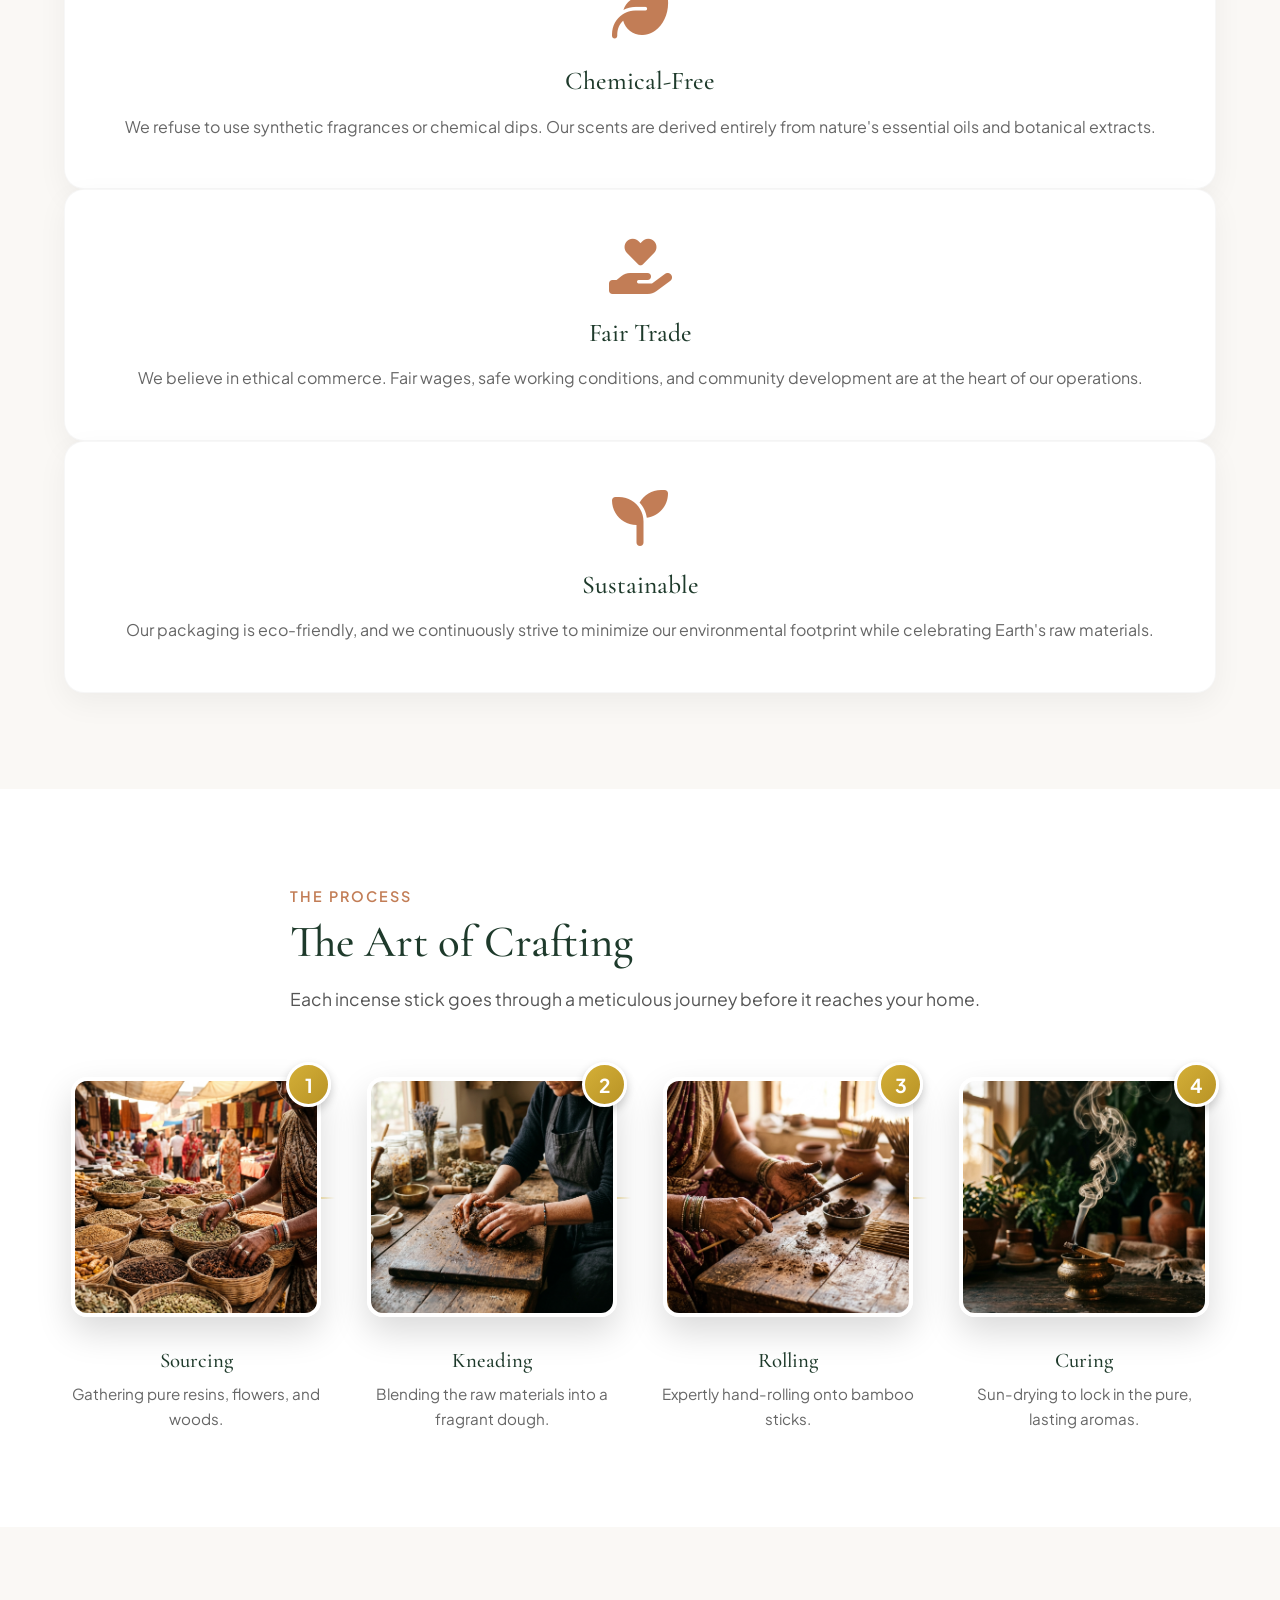
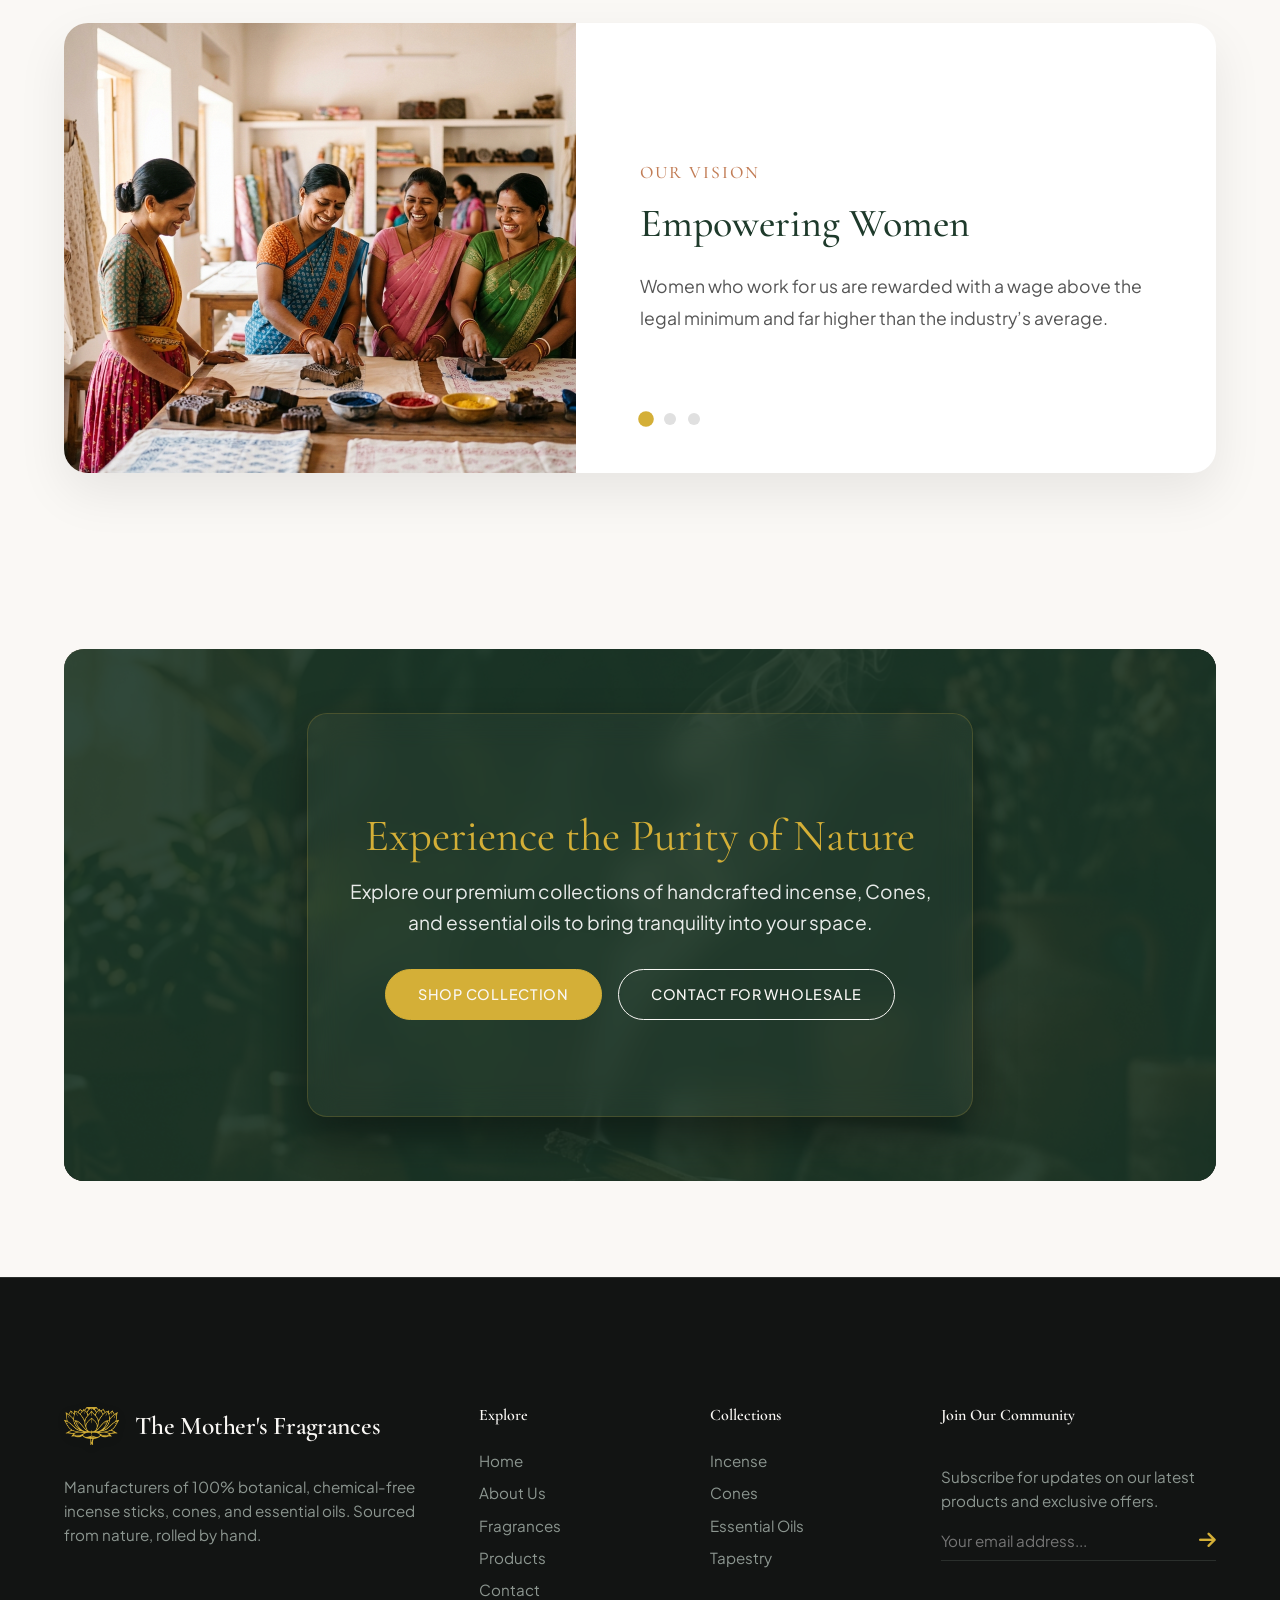
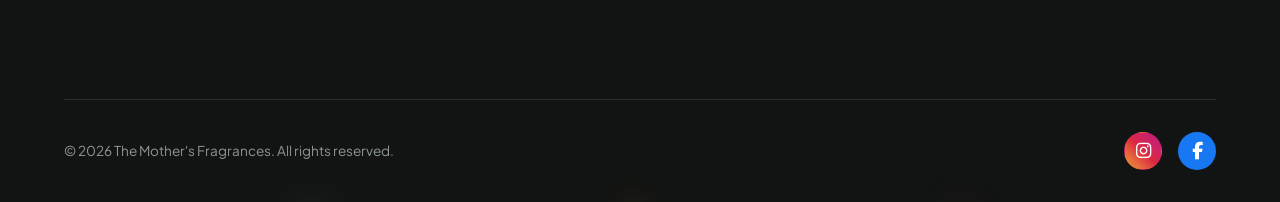
==== commit 14c9e5ec: "cones updated" ====
--- a/about-us.html
+++ b/about-us.html
@@ -526,7 +526,7 @@
               <h3 class="mega-menu-heading">Shop by Product</h3>
               <ul class="mega-menu-list">
                 <li><a href="incense.html">Incense Sticks</a></li>
-                <li><a href="cones.html">Botanical Cones</a></li>
+                <li><a href="cones.html">Cones</a></li>
                 <li><a href="essential-oil.html">Essential Oils</a></li>
                 <li><a href="tapestry.html">Mandala Tapestries</a></li>
                 <li><a href="products.html">View All Products</a></li>
@@ -586,7 +586,7 @@
           <h4 class="mobile-mega-column-heading">Products</h4>
           <ul class="mobile-mega-list">
             <li><a href="incense.html">Incense Sticks</a></li>
-            <li><a href="cones.html">Botanical Cones</a></li>
+            <li><a href="cones.html">Cones</a></li>
             <li><a href="essential-oil.html">Essential Oils</a></li>
             <li><a href="tapestry.html">Tapestries</a></li>
           </ul>
@@ -1092,7 +1092,7 @@
           <div class="cta-overlay"></div>
           <div class="cta-content">
             <h2 style="font-family: var(--font-serif); font-weight: normal;">Experience the Purity of Nature</h2>
-            <p>Explore our premium collections of handcrafted incense, botanical cones, and essential oils to bring tranquility into your space.</p>
+            <p>Explore our premium collections of handcrafted incense, Cones, and essential oils to bring tranquility into your space.</p>
             <div style="display: flex; justify-content: center; gap: var(--space-md); flex-wrap: wrap;">
               <a href="products.html" class="btn btn-primary" style="background-color: var(--color-gold); color: var(--color-bg); border-color: var(--color-gold);">Shop Collection</a>
               <a href="contact.html" class="btn btn-outline" style="color: var(--color-bg); border-color: var(--color-bg);">Contact for Wholesale</a>
--- a/assets/css/styles.css
+++ b/assets/css/styles.css
@@ -1588,6 +1588,49 @@
   padding-left: 0.3rem;
 }
 
+/* Premium Mobile Accordion Cards */
+.mobile-accordion-group {
+  background: rgba(20, 24, 22, 0.65);
+  border: 1px solid rgba(212, 175, 55, 0.25);
+  border-radius: 8px;
+  overflow: hidden;
+  transition: all 0.3s ease;
+}
+
+.mobile-accordion-group:hover {
+  border-color: var(--color-gold);
+  background: rgba(25, 31, 28, 0.85);
+  transform: translateX(4px);
+}
+
+.mobile-accordion-title {
+  display: flex !important;
+  justify-content: space-between !important;
+  align-items: center !important;
+  padding: 0.85rem 1rem !important;
+  color: #e6e0d4 !important;
+  text-decoration: none;
+  font-size: 1.02rem;
+}
+
+.mobile-accordion-title i {
+  color: var(--color-gold);
+  margin-right: 0.6rem;
+  width: 20px;
+  text-align: center;
+}
+
+.badge-gold {
+  font-size: 0.75rem;
+  text-transform: uppercase;
+  letter-spacing: 0.05em;
+  padding: 0.2rem 0.55rem;
+  border-radius: 4px;
+  background: rgba(212, 175, 55, 0.15);
+  color: var(--color-gold);
+  border: 1px solid rgba(212, 175, 55, 0.3);
+}
+
 
 
 
@@ -1959,9 +2002,9 @@
   left: 0;
   width: 100%;
   height: 100%;
-  background: linear-gradient(to right, rgba(14, 18, 16, 0.94) 35%, rgba(14, 18, 16, 0.75) 100%);
-  backdrop-filter: blur(12px);
-  -webkit-backdrop-filter: blur(12px);
+  background: linear-gradient(105deg, rgba(14, 18, 16, 0.94) 26%, rgba(14, 18, 16, 0.60) 60%, rgba(14, 18, 16, 0.30) 100%);
+  backdrop-filter: blur(2px);
+  -webkit-backdrop-filter: blur(2px);
 }
 
 .mega-bg-layer.active {
@@ -1987,11 +2030,25 @@
   box-shadow: 0 8px 32px rgba(0, 0, 0, 0.3) !important;
   backdrop-filter: blur(8px);
   -webkit-backdrop-filter: blur(8px);
+  transition: transform 0.35s cubic-bezier(0.25, 0.8, 0.25, 1), border-color 0.35s ease, box-shadow 0.35s ease, background 0.35s ease !important;
+}
+
+.savon-mega-menu .incense-card:hover {
+  transform: translateY(-6px) !important;
+  border-color: rgba(212, 175, 55, 0.85) !important;
+  background: rgba(25, 31, 28, 0.90) !important;
+  box-shadow: 0 14px 38px rgba(212, 175, 55, 0.22), 0 0 18px rgba(212, 175, 55, 0.15) !important;
 }
 
 .savon-mega-menu .incense-card h4 {
   color: var(--color-gold) !important;
   border-bottom-color: rgba(212, 175, 55, 0.35) !important;
+  transition: border-bottom-color 0.3s ease, text-shadow 0.3s ease;
+}
+
+.savon-mega-menu .incense-card:hover h4 {
+  border-bottom-color: var(--color-gold) !important;
+  text-shadow: 0 0 8px rgba(212, 175, 55, 0.4);
 }
 
 .savon-mega-menu .incense-card h4 span {
@@ -2073,23 +2130,48 @@
     font-size: 2.8rem;
   }
 
-  /* Header: adjust logo text size and prevent horizontal cutoff */
+  /* Header: clean responsive layout without overflow or edge crowding */
   .header {
-    height: auto;
-    min-height: var(--header-height);
+    height: auto !important;
+    min-height: 72px !important;
+    padding: 0.65rem 0 !important;
+    display: flex !important;
+    align-items: center !important;
+    top: 0 !important;
   }
   .header-container {
-    width: 95%;
+    width: 92% !important;
+    max-width: 100% !important;
+    margin: 0 auto !important;
+    height: auto !important;
+    display: flex !important;
+    justify-content: space-between !important;
+    align-items: center !important;
   }
   .logo-wrapper {
-    flex: 1;
-    min-width: 0;
-    margin-right: var(--space-sm);
+    display: flex !important;
+    align-items: center !important;
+    gap: 0.5rem !important;
+    flex: 1 !important;
+    min-width: 0 !important;
+    margin-right: 0.5rem !important;
   }
   .logo-text {
-    font-size: 20px;
-    white-space: normal;
-    line-height: 1.25;
+    font-size: 18px !important;
+    white-space: normal !important;
+    line-height: 1.2 !important;
+  }
+  .nav-actions {
+    display: flex !important;
+    align-items: center !important;
+    justify-content: flex-end !important;
+    margin-left: auto !important;
+    gap: 0 !important;
+  }
+  .mobile-nav-toggle {
+    display: block !important;
+    margin: 0 !important;
+    padding: 4px !important;
   }
 
   /* Section padding tighter on tablet */
@@ -2106,16 +2188,17 @@
 /* --- MOBILE (max 768px) --- */
 @media (max-width: 768px) {
   .header-container {
-    width: 94%;
+    width: 92% !important;
   }
   .logo-img {
     height: 32px !important;
+    width: auto !important;
   }
   .logo-text {
-    font-size: 16px;
-    white-space: normal;
-    line-height: 1.2;
-    max-width: calc(100vw - 120px);
+    font-size: 15px !important;
+    white-space: normal !important;
+    line-height: 1.2 !important;
+    max-width: calc(100vw - 110px) !important;
   }
 
   /* Hero headline */
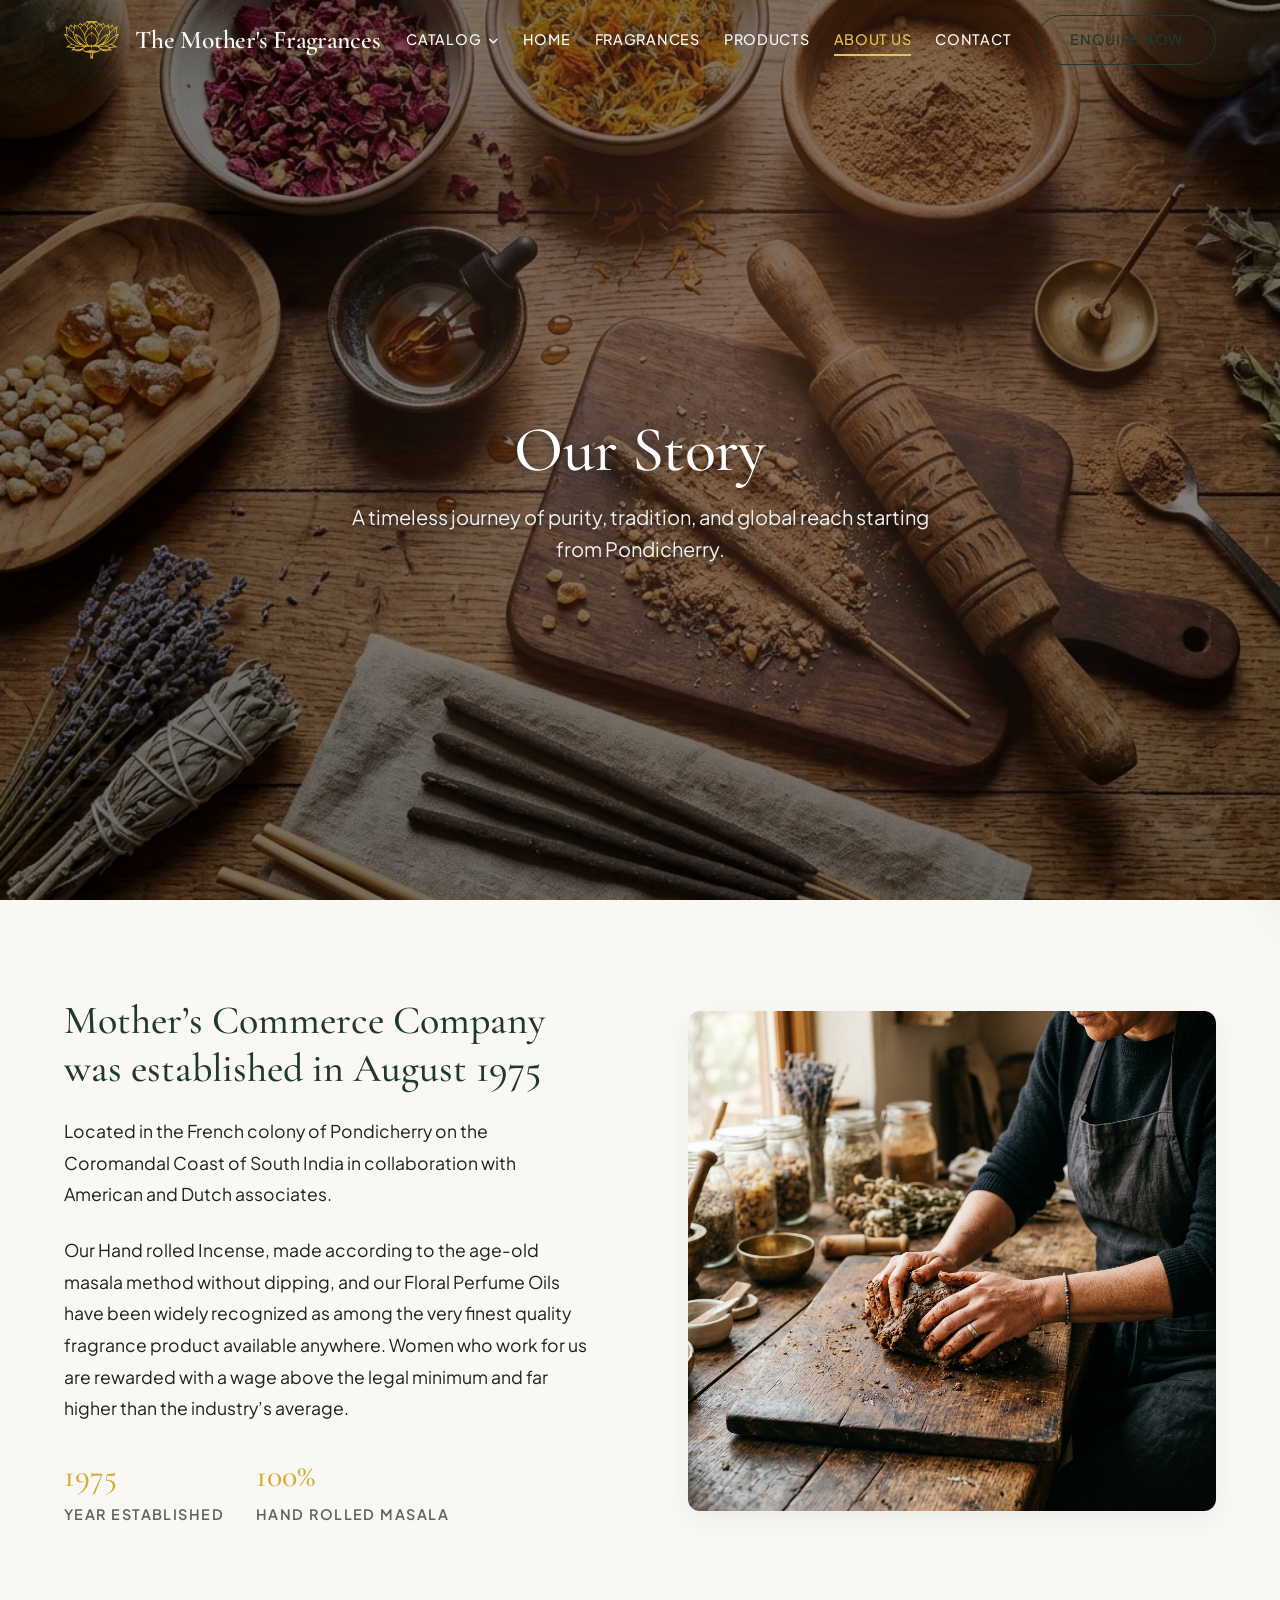
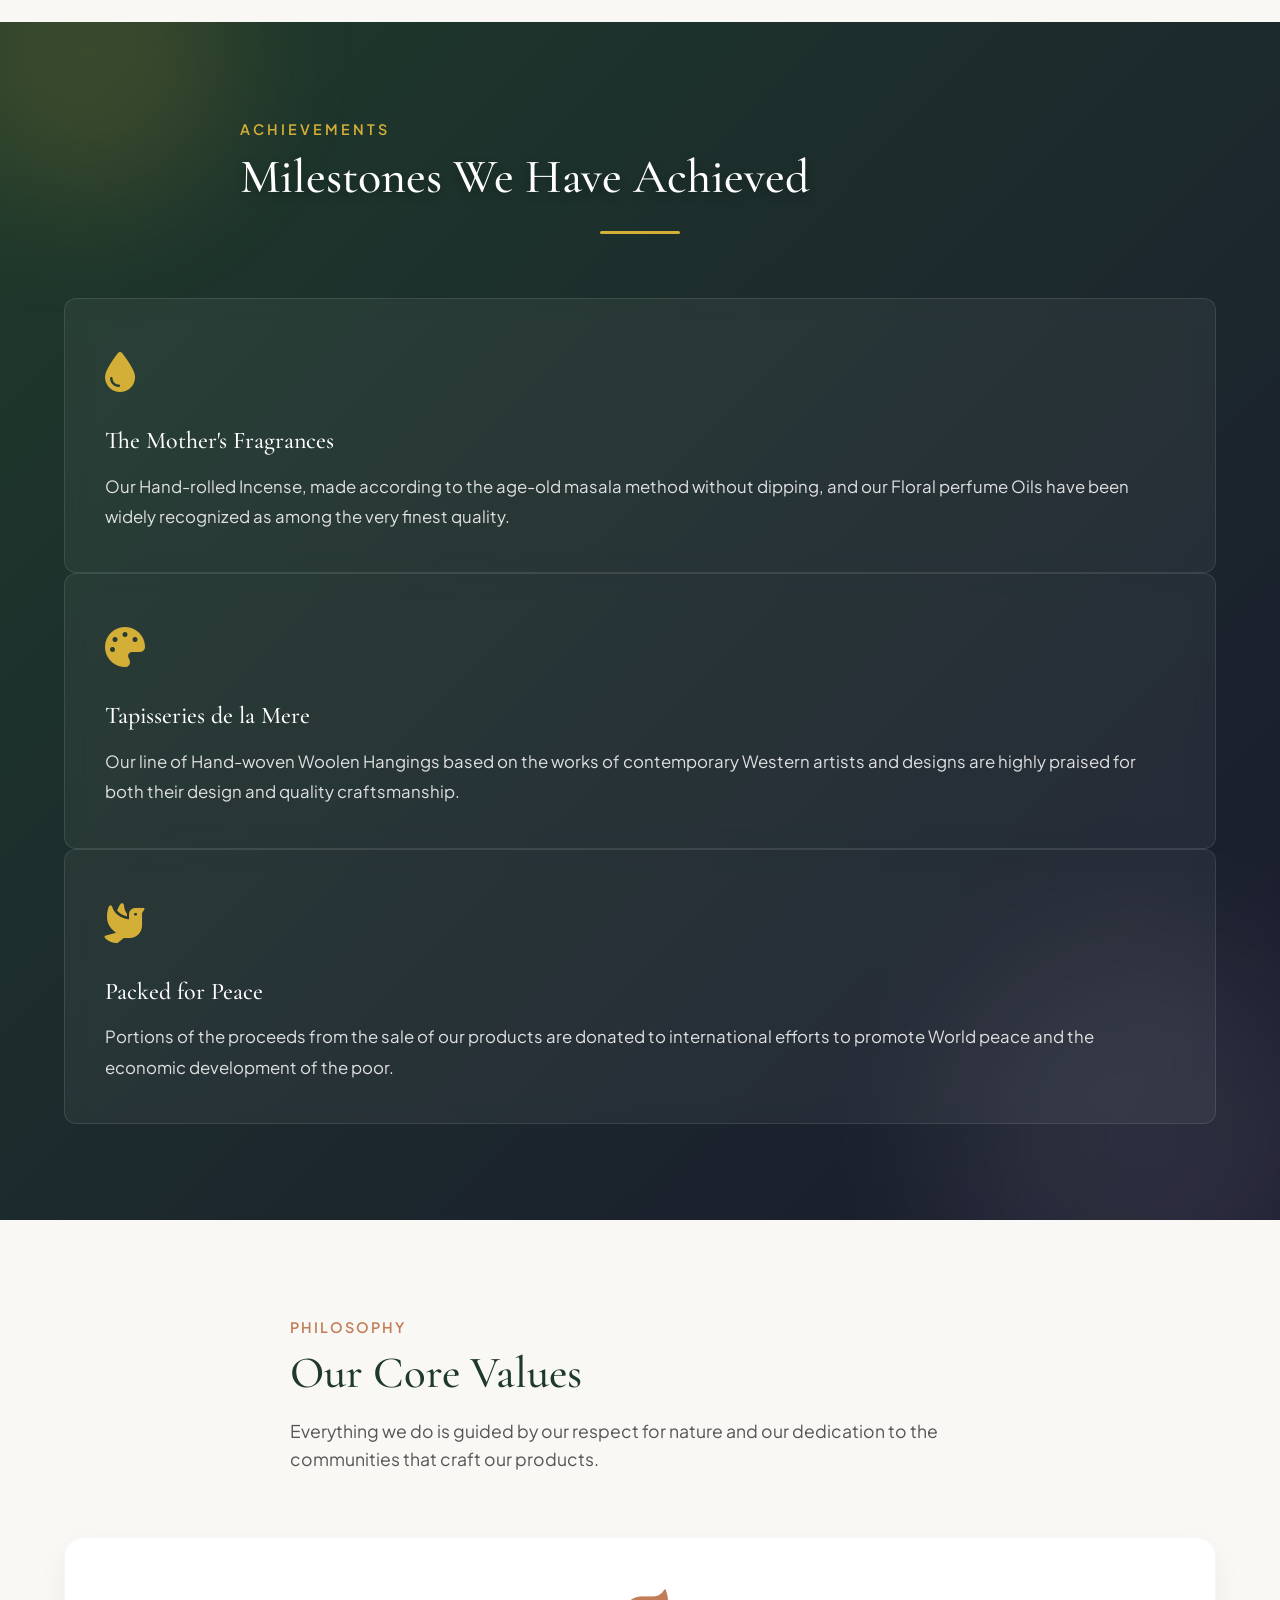
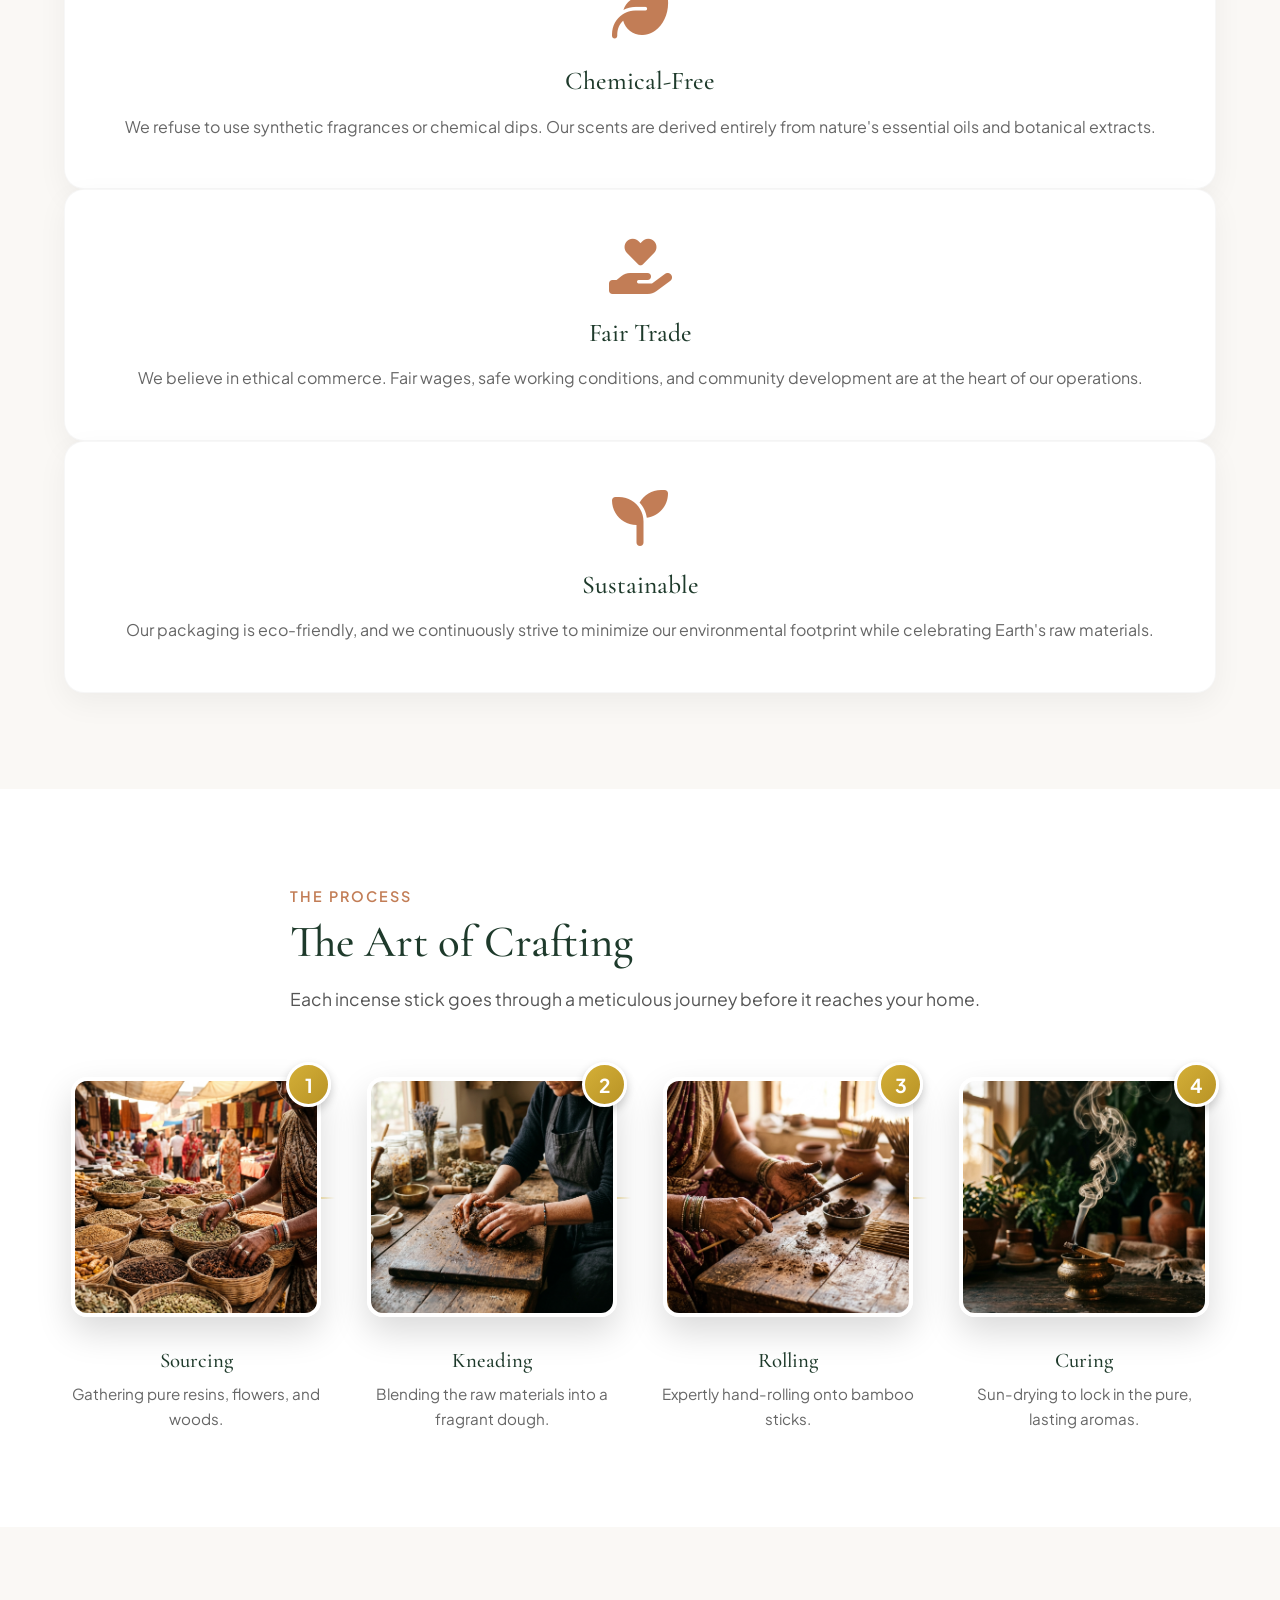
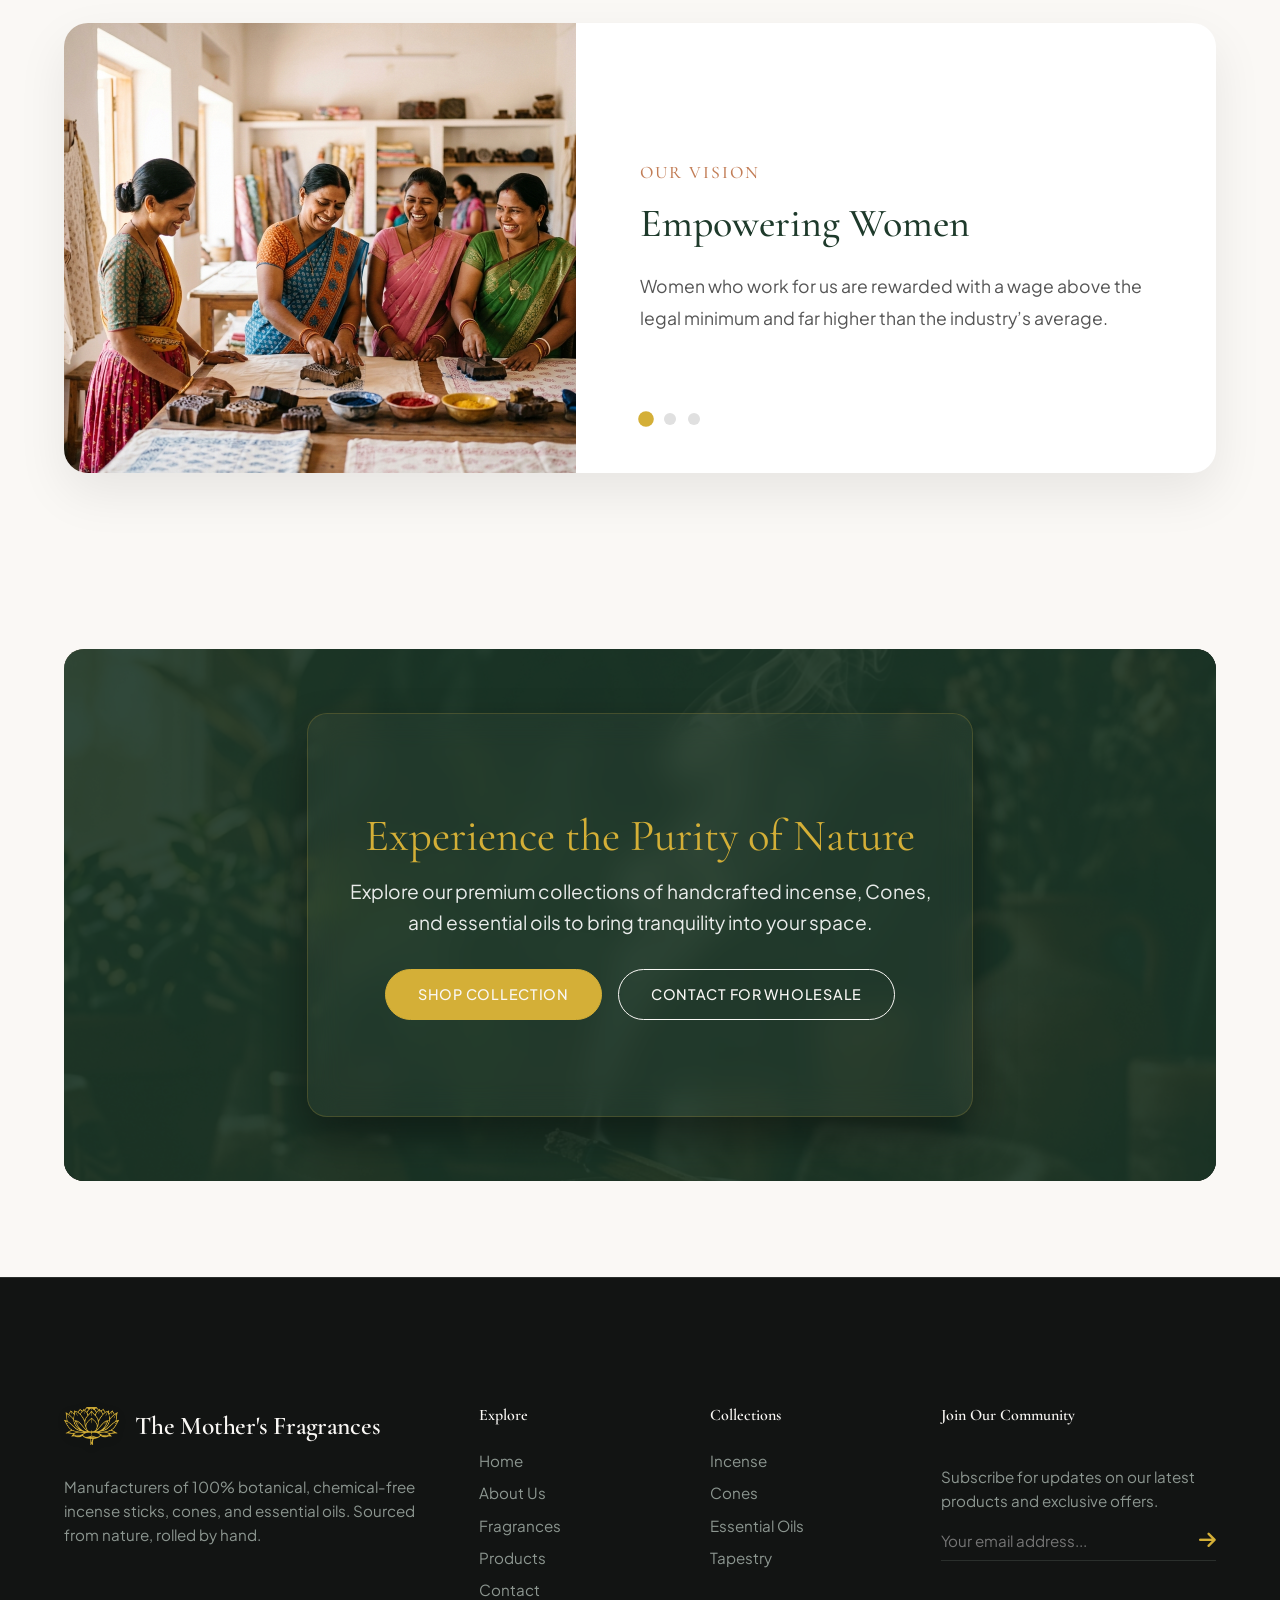
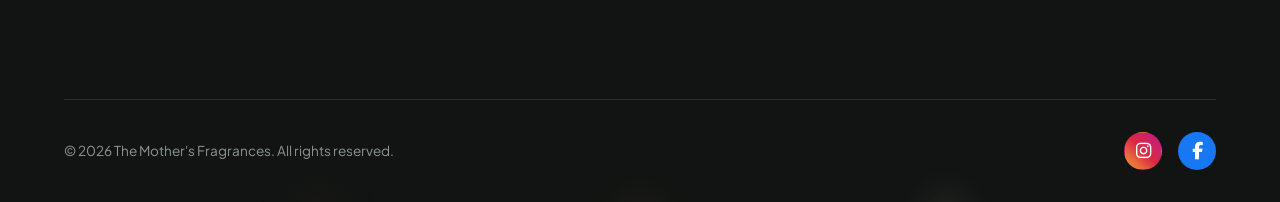
==== commit c841ebe8: "updated" ====
--- a/about-us.html
+++ b/about-us.html
@@ -10,7 +10,7 @@
   
   <!-- CSS Stylesheets -->
   <link rel="stylesheet" href="./assets/css/variables.css">
-  <link rel="stylesheet" href="./assets/css/styles.css?v=30">
+  <link rel="stylesheet" href="./assets/css/styles.css?v=38">
   
   <!-- FontAwesome for Premium Icons -->
   <link rel="stylesheet" href="https://cdnjs.cloudflare.com/ajax/libs/font-awesome/6.4.0/css/all.min.css">
@@ -510,58 +510,356 @@
   <header class="header header-transparent" id="mainHeader">
     <div class="container header-container">
       <a href="index.html" class="logo-wrapper" id="headerLogo">
-        <img src="./assets/images/lotus-logo-golden.webp" alt="The Mother's Fragrances Logo" class="logo-img" style="height: 38px; width: auto; margin-right: var(--space-xs); filter: drop-shadow(0px 2px 4px rgba(0,0,0,0.15));">
+        <img src="./assets/images/lotus-logo-golden.webp" alt="The Mother's Fragrances Logo" class="logo-img"
+          style="height: 38px; width: auto; margin-right: var(--space-xs); filter: drop-shadow(0px 2px 4px rgba(0,0,0,0.15));">
         <div class="logo-text">
           The Mother's Fragrances
         </div>
       </a>
-      
-      <nav class="nav" id="desktopNav">
-        <!-- MEGA MENU WRAPPER -->
-        <div class="has-mega-menu">
-          <a href="#" class="nav-link">Catalog <i class="fa-solid fa-angle-down" style="font-size: 0.8em; margin-left: 4px;"></i></a>
-          
-          <div class="mega-menu">
-            <div class="mega-menu-column">
-              <h3 class="mega-menu-heading">Shop by Product</h3>
-              <ul class="mega-menu-list">
-                <li><a href="incense.html">Incense Sticks</a></li>
-                <li><a href="cones.html">Cones</a></li>
-                <li><a href="essential-oil.html">Essential Oils</a></li>
-                <li><a href="tapestry.html">Mandala Tapestries</a></li>
-                <li><a href="products.html">View All Products</a></li>
-              </ul>
-            </div>
-            
-            <div class="mega-menu-column">
-              <h3 class="mega-menu-heading">Shop by Fragrance</h3>
-              <ul class="mega-menu-list">
-                <li><a href="fragrances.html#floral">Floral Series</a></li>
-                <li><a href="fragrances.html#woody">Woody & Earthy</a></li>
-                <li><a href="fragrances.html#spicy">Spicy & Exotic</a></li>
-                <li><a href="fragrances.html#sweet">Sweet & Resinous</a></li>
-                <li><a href="ingredients.html">Our Natural Ingredients</a></li>
-              </ul>
-            </div>
-            
-            <div class="mega-menu-column">
-              <div class="mega-menu-featured">
-                <img src="./assets/images/incense_premium_bundle_1781801699731.png" alt="Featured Premium Collection">
-                <div class="mega-menu-featured-content">
-                  <h3>Premium Collection</h3>
-                  <p>Discover our best-selling hand-rolled incense bundles.</p>
-                  <a href="products.html" class="btn btn-primary" style="padding: 0.5rem 1.5rem; font-size: 0.9rem;">Shop Now</a>
+
+      <nav class="nav" id="desktopNav" style="gap: 1.5rem;">
+        <!-- SAVON STYLE MEGA MENU WRAPPER -->
+        <div class="savon-mega-menu-wrapper">
+          <a href="#" class="nav-link">Catalog <i class="fa-solid fa-angle-down"
+              style="font-size: 0.8em; margin-left: 4px;"></i></a>
+
+          <div class="savon-mega-menu">
+            <div class="savon-mega-menu-bg">
+              <div class="mega-bg-layer active" id="bg-tab-incense" style="background-image: url('assets/images/hero_incense_mood_1781801686159.png');"></div>
+              <div class="mega-bg-layer" id="bg-tab-cones" style="background-image: url('assets/images/incense_cones_aesthetic_1781801710438.png');"></div>
+              <div class="mega-bg-layer" id="bg-tab-oils" style="background-image: url('assets/images/essential_oils_bottles_1781801723388.png');"></div>
+              <div class="mega-bg-layer" id="bg-tab-perfume" style="background-image: url('assets/images/essence-1.webp');"></div>
+            </div>
+
+            <!-- Left Sidebar Tabs -->
+            <div class="savon-sidebar">
+              <div class="savon-tab active" data-target="tab-incense">
+                <i class="fa-solid fa-fire-flame-simple"></i> Incense Sticks
+              </div>
+              <div class="savon-tab" data-target="tab-cones">
+                <i class="fa-solid fa-leaf"></i> Cones
+              </div>
+              <div class="savon-tab" data-target="tab-oils">
+                <i class="fa-solid fa-droplet"></i> Essential Oils
+              </div>
+              <div class="savon-tab" data-target="tab-perfume">
+                <i class="fa-solid fa-bottle-droplet"></i> Perfume Oils
+              </div>
+            </div>
+
+            <!-- Content Area -->
+            <div class="savon-content">
+
+
+              <!-- TAB 1: INCENSE STICKS -->
+              <div class="savon-panel active" id="tab-incense">
+                <div class="incense-carousel-container">
+                  <button class="carousel-nav carousel-prev" aria-label="Previous category"><i
+                      class="fa-solid fa-chevron-left"></i></button>
+
+                  <div class="incense-carousel">
+
+                    <!-- Card 1: Our Regular Incense -->
+                    <div class="incense-card">
+                      <h4>MOTHERS FRAGRANCES<br><span>OUR REGULAR INCENSE</span></h4>
+                      <div class="incense-list-container">
+                        <ul class="incense-list">
+                          <li><a href="#">Amber</a></li>
+                          <li><a href="#">Autumn Leaves</a></li>
+                          <li><a href="#">Cinnamon & Spice</a></li>
+                          <li><a href="#">Frankincense</a></li>
+                          <li><a href="#">Gardenia</a></li>
+                          <li><a href="#">Honeysuckle</a></li>
+                          <li><a href="#">Jasmine</a></li>
+                          <li><a href="#">Lavender</a></li>
+                          <li><a href="#">Lotus</a></li>
+                          <li><a href="#">Musk</a></li>
+                          <li><a href="#">Myrrh</a></li>
+                          <li><a href="#">Patchouli</a></li>
+                          <li><a href="#">Orange blossom</a></li>
+                          <li><a href="#">Oriental rose</a></li>
+                          <li><a href="#">Passion Flower</a></li>
+                          <li><a href="#">Patchouli Rose</a></li>
+                          <li><a href="#">Roses</a></li>
+                          <li><a href="#">Roses & Violets</a></li>
+                          <li><a href="#">Spicewood</a></li>
+                          <li><a href="#">Sandalwood</a></li>
+                          <li><a href="#">Tuberose</a></li>
+                          <li><a href="#">Vanilla</a></li>
+                        </ul>
+                      </div>
+                    </div>
+
+                    <!-- Card 2: Premium Incense -->
+                    <div class="incense-card">
+                      <h4>THE MOTHERS GOLDEN FRAGRANCES<br><span>PREMIUM INCENSE</span></h4>
+                      <div class="incense-list-container">
+                        <ul class="incense-list">
+                          <li><a href="#">Amber</a></li>
+                          <li><a href="#">Cinnamon</a></li>
+                          <li><a href="#">Geranium</a></li>
+                          <li><a href="#">Iris</a></li>
+                          <li><a href="#">Jasmine</a></li>
+                          <li><a href="#">Lavender</a></li>
+                          <li><a href="#">Musk</a></li>
+                          <li><a href="#">Lotus</a></li>
+                          <li><a href="#">Myrrh</a></li>
+                          <li><a href="#">Orange Blossom</a></li>
+                          <li><a href="#">Rose</a></li>
+                          <li><a href="#">Patchouli</a></li>
+                          <li><a href="#">Spring blossom</a></li>
+                          <li><a href="#">Vanilla</a></li>
+                          <li><a href="#">Ylang Ylang</a></li>
+                          <li><a href="#">Spicewood</a></li>
+                        </ul>
+                      </div>
+                    </div>
+
+                    <!-- Card 3: Our Special Incense -->
+                    <div class="incense-card">
+                      <h4>MIRA AGARBATHIS<br><span>OUR SPECIAL INCENSE</span></h4>
+                      <div class="incense-list-container">
+                        <ul class="incense-list">
+                          <li><a href="#">Cedarwood</a></li>
+                          <li><a href="#">Coconut</a></li>
+                          <li><a href="#">Chocolate</a></li>
+                          <li><a href="#">Church Incense</a></li>
+                          <li><a href="#">Christmas</a></li>
+                          <li><a href="#">Coronation</a></li>
+                          <li><a href="#">Lilac Lily of the Valley</a></li>
+                          <li><a href="#">Opium</a></li>
+                          <li><a href="#">Pine White Rose</a></li>
+                          <li><a href="#">Wood lily</a></li>
+                        </ul>
+                      </div>
+                    </div>
+
+                    <!-- Card 4: Nagchampa Incense -->
+                    <div class="incense-card">
+                      <h4>MOTHER INDIA FRAGRANCES<br><span>NAGCHAMPA INCENSE</span></h4>
+                      <div class="incense-list-container">
+                        <ul class="incense-list">
+                          <li><a href="#">Agni (Musk)</a></li>
+                          <li><a href="#">Amrita</a></li>
+                          <li><a href="#">Ananda</a></li>
+                          <li><a href="#">Arjava</a></li>
+                          <li><a href="#">Atma</a></li>
+                          <li><a href="#">Bhakti (Rose)</a></li>
+                          <li><a href="#">Ganesh</a></li>
+                          <li><a href="#">Jyoti (Spicewood)</a></li>
+                          <li><a href="#">Lakshmi</a></li>
+                          <li><a href="#">Lila</a></li>
+                          <li><a href="#">Moksha</a></li>
+                          <li><a href="#">Lavanya</a></li>
+                          <li><a href="#">OM</a></li>
+                          <li><a href="#">Purusha</a></li>
+                          <li><a href="#">Shanti</a></li>
+                          <li><a href="#">Sattva</a></li>
+                          <li><a href="#">Vishnu</a></li>
+                          <li><a href="#">Yajna</a></li>
+                          <li><a href="#">Hansa</a></li>
+                        </ul>
+                      </div>
+                    </div>
+
+
+                    <!-- Card 5: Additional Fragrances -->
+                    <div class="incense-card">
+                      <h4>MOTHERS FRAGRANCES<br><span>ADDITIONAL FRAGRANCES</span></h4>
+                      <div class="incense-list-container">
+                        <ul class="incense-list">
+                          <li><a href="#">English Lavender</a></li>
+                          <li><a href="#">French Lavender</a></li>
+                          <li><a href="#">Spicewood wood</a></li>
+                          <li><a href="#">Wood Lavender</a></li>
+                        </ul>
+                      </div>
+                    </div>
+                  </div>
+
+                  <button class="carousel-nav carousel-next" aria-label="Next category"><i
+                      class="fa-solid fa-chevron-right"></i></button>
                 </div>
               </div>
-            </div>
-          </div>
-        </div>
-        <!-- /MEGA MENU WRAPPER -->
-<a href="index.html" class="nav-link">Home</a>
-        <a href="fragrances.html" class="nav-link">Fragrances</a>
-        <a href="products.html" class="nav-link">Products</a>
-        <a href="about-us.html" class="nav-link">About Us</a>
-        <a href="contact.html" class="nav-link">Contact</a>
+              <!-- TAB 2: CONES -->
+              <div class="savon-panel" id="tab-cones">
+                <div class="incense-carousel-container">
+                  <div class="incense-carousel">
+                      
+                      <!-- Card 1: 12 Fragrances -->
+                      <div class="incense-card">
+                        <h4>CONES<br><span>12 FLORAL AND WOODY FRAGRANCES</span></h4>
+                        <div class="incense-list-container">
+                          <ul class="incense-list">
+                            <li><a href="#">Amber</a></li>
+                            <li><a href="#">Autumn Leaves</a></li>
+                            <li><a href="#">Cedarwood</a></li>
+                            <li><a href="#">Frankincense</a></li>
+                            <li><a href="#">Gardenia</a></li>
+                            <li><a href="#">Jasmine</a></li>
+                            <li><a href="#">Lavender</a></li>
+                            <li><a href="#">Lotus</a></li>
+                            <li><a href="#">Musk</a></li>
+                            <li><a href="#">Patchouli</a></li>
+                            <li><a href="#">Rose</a></li>
+                            <li><a href="#">Sandalwood</a></li>
+                          </ul>
+                        </div>
+                      </div>
+                      
+                      <!-- Card 2: 18 Fragrances -->
+                      <div class="incense-card">
+                        <h4>CONES<br><span>18 FLORAL AND WOODY FRAGRANCES</span></h4>
+                        <div class="incense-list-container">
+                          <ul class="incense-list">
+                            <li><a href="#">Amber</a></li>
+                            <li><a href="#">Autumn Leaves</a></li>
+                            <li><a href="#">Cedarwood</a></li>
+                            <li><a href="#">Cinnamon & Spice</a></li>
+                            <li><a href="#">Frankincense</a></li>
+                            <li><a href="#">Gardenia</a></li>
+                            <li><a href="#">Jasmine</a></li>
+                            <li><a href="#">Lavender</a></li>
+                            <li><a href="#">Lotus</a></li>
+                            <li><a href="#">Passion Flower</a></li>
+                            <li><a href="#">Patchouli</a></li>
+                            <li><a href="#">Rose</a></li>
+                            <li><a href="#">Musk</a></li>
+                            <li><a href="#">Myrrh</a></li>
+                            <li><a href="#">Orange Blossom</a></li>
+                            <li><a href="#">Roses & Violets</a></li>
+                            <li><a href="#">Sandalwood</a></li>
+                            <li><a href="#">Vanilla</a></li>
+                          </ul>
+                        </div>
+                      </div>
+
+                    </div>
+                  </div>
+                </div>
+
+                <!-- TAB 3: ESSENTIAL OILS -->
+                <div class="savon-panel" id="tab-oils">
+                  <div class="incense-carousel-container">
+                    
+                    <div class="incense-carousel">
+                      
+                      <!-- Card 1: Essential Oils -->
+                      <div class="incense-card">
+                        <h4>ESSENTIAL OILS<br><span>PURE EXTRACTS</span></h4>
+                        <div class="incense-list-container">
+                          <ul class="incense-list">
+                            <li><a href="#">Aroma Lamps & Diffusers</a></li>
+                            <li><a href="#">Aniseed</a></li>
+                            <li><a href="#">Basil</a></li>
+                            <li><a href="#">Bergamot</a></li>
+                            <li><a href="#">Bois de Rose</a></li>
+                            <li><a href="#">Cajeput</a></li>
+                            <li><a href="#">Cardamom</a></li>
+                            <li><a href="#">Cassia</a></li>
+                            <li><a href="#">Cedarwood</a></li>
+                            <li><a href="#">Cedarwood Atlas</a></li>
+                            <li><a href="#">Cinnamon Bark</a></li>
+                            <li><a href="#">Cinnamon Leaf</a></li>
+                            <li><a href="#">Ciste Spain ABS</a></li>
+                            <li><a href="#">Citron</a></li>
+                            <li><a href="#">Citronella</a></li>
+                            <li><a href="#">Clary Sage</a></li>
+                            <li><a href="#">Clove</a></li>
+                            <li><a href="#">Dill</a></li>
+                            <li><a href="#">Eucalyptus</a></li>
+                            <li><a href="#">Frankincense</a></li>
+                            <li><a href="#">Geranium</a></li>
+                            <li><a href="#">Ginger</a></li>
+                            <li><a href="#">Grapefruit</a></li>
+                            <li><a href="#">Holy basil</a></li>
+                            <li><a href="#">Juniper berry</a></li>
+                            <li><a href="#">Labdanum Absolute</a></li>
+                            <li><a href="#">Lavender</a></li>
+                            <li><a href="#">Lavender ABS</a></li>
+                            <li><a href="#">Lavender Maillette</a></li>
+                            <li><a href="#">Lemongrass</a></li>
+                            <li><a href="#">Lime</a></li>
+                            <li><a href="#">Mandarine</a></li>
+                            <li><a href="#">Myrrh</a></li>
+                            <li><a href="#">Neroli</a></li>
+                            <li><a href="#">Nutmeg</a></li>
+                            <li><a href="#">Oakmoss ABS</a></li>
+                            <li><a href="#">Palmorasa</a></li>
+                            <li><a href="#">Patchouli</a></li>
+                            <li><a href="#">Peppermint</a></li>
+                            <li><a href="#">Peru balsam</a></li>
+                            <li><a href="#">Petitgrain</a></li>
+                            <li><a href="#">Pine</a></li>
+                            <li><a href="#">Rosemary</a></li>
+                            <li><a href="#">Sandalwood</a></li>
+                            <li><a href="#">Star Anise</a></li>
+                            <li><a href="#">Sweet Orange</a></li>
+                            <li><a href="#">Tea Tree</a></li>
+                            <li><a href="#">Thyme</a></li>
+                            <li><a href="#">Tolu Balsam</a></li>
+                            <li><a href="#">Ylang Ylang</a></li>
+                          </ul>
+                        </div>
+                      </div>
+                      
+                    </div>
+                    
+                  </div>
+                </div>
+
+                <!-- TAB 4: PERFUME OILS -->
+                <div class="savon-panel" id="tab-perfume">
+                  <div class="incense-carousel-container">
+                    
+                    <div class="incense-carousel">
+                      
+                      <!-- Card 1: Perfume Oils -->
+                      <div class="incense-card">
+                        <h4>PERFUME OILS<br><span>PURE FLORAL ESSENCES</span></h4>
+                        <div class="incense-list-container">
+                          <ul class="incense-list">
+                            <li><a href="#">Amber</a></li>
+                            <li><a href="#">Autumn Leaves</a></li>
+                            <li><a href="#">Box Lavender</a></li>
+                            <li><a href="#">Cedarwood</a></li>
+                            <li><a href="#">Champaca</a></li>
+                            <li><a href="#">Christmas Oil</a></li>
+                            <li><a href="#">English Lavender</a></li>
+                            <li><a href="#">Evening Rose</a></li>
+                            <li><a href="#">Frankincense</a></li>
+                            <li><a href="#">French Lavender Gardenia</a></li>
+                            <li><a href="#">Honey Suckle</a></li>
+                            <li><a href="#">Jasmine Lavender</a></li>
+                            <li><a href="#">Le Perfume</a></li>
+                            <li><a href="#">LiLac</a></li>
+                            <li><a href="#">Lilly of the Valley</a></li>
+                            <li><a href="#">Magnolia</a></li>
+                            <li><a href="#">Musk</a></li>
+                            <li><a href="#">Narcissus</a></li>
+                            <li><a href="#">Patchouli</a></li>
+                            <li><a href="#">Rose</a></li>
+                            <li><a href="#">Spice wood</a></li>
+                            <li><a href="#">Violets</a></li>
+                            <li><a href="#">White Lotus</a></li>
+                            <li><a href="#">Wood Lilly</a></li>
+                          </ul>
+                        </div>
+                      </div>
+                      
+                    </div>
+                    
+                  </div>
+                </div>
+              </div>
+            </div>
+          </div>
+          <!-- /SAVON STYLE MEGA MENU WRAPPER -->
+          <a href="index.html" class="nav-link">Home</a>
+          <a href="fragrances.html" class="nav-link">Fragrances</a>
+          <a href="products.html" class="nav-link">Products</a>
+          <a href="about-us.html" class="nav-link">About Us</a>
+          <a href="contact.html" class="nav-link">Contact</a>
       </nav>
 
       <div class="nav-actions">
@@ -581,22 +879,36 @@
       <a href="#" class="nav-link" onclick="this.parentElement.classList.toggle('active'); return false;">
         Catalog <i class="fa-solid fa-angle-down"></i>
       </a>
-      <div class="mobile-mega-menu">
-        <div>
-          <h4 class="mobile-mega-column-heading">Products</h4>
-          <ul class="mobile-mega-list">
-            <li><a href="incense.html">Incense Sticks</a></li>
-            <li><a href="cones.html">Cones</a></li>
-            <li><a href="essential-oil.html">Essential Oils</a></li>
-            <li><a href="tapestry.html">Tapestries</a></li>
-          </ul>
-        </div>
-        <div style="margin-top: 1rem;">
-          <h4 class="mobile-mega-column-heading">Fragrances</h4>
-          <ul class="mobile-mega-list">
-            <li><a href="fragrances.html">All Fragrances</a></li>
-            <li><a href="ingredients.html">Ingredients</a></li>
-          </ul>
+      <div class="mobile-mega-menu" style="gap: 0.75rem;">
+        <div class="mobile-accordion-group">
+          <a href="incense.html" class="mobile-accordion-title">
+            <span><i class="fa-solid fa-fire-flame-curved"></i> Incense Sticks</span>
+            <span class="badge-gold">Explore</span>
+          </a>
+        </div>
+        <div class="mobile-accordion-group">
+          <a href="cones.html" class="mobile-accordion-title">
+            <span><i class="fa-solid fa-mountain"></i> Cones</span>
+            <span class="badge-gold">Explore</span>
+          </a>
+        </div>
+        <div class="mobile-accordion-group">
+          <a href="essential-oil.html" class="mobile-accordion-title">
+            <span><i class="fa-solid fa-droplet"></i> Essential Oils</span>
+            <span class="badge-gold">Explore</span>
+          </a>
+        </div>
+        <div class="mobile-accordion-group">
+          <a href="fragrances.html" class="mobile-accordion-title">
+            <span><i class="fa-solid fa-bottle-droplet"></i> Perfume Oils</span>
+            <span class="badge-gold">Explore</span>
+          </a>
+        </div>
+        <div class="mobile-accordion-group">
+          <a href="tapestry.html" class="mobile-accordion-title">
+            <span><i class="fa-solid fa-scroll"></i> Wall Tapestries</span>
+            <span class="badge-gold">Explore</span>
+          </a>
         </div>
       </div>
     </div>
@@ -1103,17 +1415,20 @@
     </section>
   </main>
 <footer class="footer">
-    <canvas id="footer-smoke-canvas" style="position: absolute; inset: 0; width: 100%; height: 100%; pointer-events: none; z-index: 1;"></canvas>
+    <canvas id="footer-smoke-canvas"
+      style="position: absolute; inset: 0; width: 100%; height: 100%; pointer-events: none; z-index: 1;"></canvas>
     <div class="container">
       <div class="footer-top">
         <div class="footer-brand">
           <a href="index.html" class="logo-wrapper">
-            <img src="./assets/images/lotus-logo-golden.webp" alt="The Mother's Fragrances Logo" class="logo-img" style="height: 38px; width: auto; margin-right: var(--space-xs); filter: drop-shadow(0px 2px 4px rgba(0,0,0,0.15));">
+            <img src="./assets/images/lotus-logo-golden.webp" alt="The Mother's Fragrances Logo" class="logo-img"
+              style="height: 38px; width: auto; margin-right: var(--space-xs); filter: drop-shadow(0px 2px 4px rgba(0,0,0,0.15));">
             <div class="logo-text">The Mother's Fragrances</div>
           </a>
-          <p style="margin-top: var(--space-sm);">Manufacturers of 100% botanical, chemical-free incense sticks, cones, and essential oils. Sourced from nature, rolled by hand.</p>
-        </div>
-        
+          <p style="margin-top: var(--space-sm);">Manufacturers of 100% botanical, chemical-free incense sticks, cones,
+            and essential oils. Sourced from nature, rolled by hand.</p>
+        </div>
+
         <div>
           <h4>Explore</h4>
           <div class="footer-links">
@@ -1138,9 +1453,11 @@
         <div class="footer-newsletter">
           <h4>Join Our Community</h4>
           <p>Subscribe for updates on our latest products and exclusive offers.</p>
-          <form class="newsletter-form" onsubmit="event.preventDefault(); alert('Thank you for subscribing!'); this.reset();">
+          <form class="newsletter-form"
+            onsubmit="event.preventDefault(); alert('Thank you for subscribing!'); this.reset();">
             <input type="email" placeholder="Your email address..." class="newsletter-input" required>
-            <button type="submit" class="newsletter-btn" aria-label="Subscribe"><i class="fa-solid fa-arrow-right"></i></button>
+            <button type="submit" class="newsletter-btn" aria-label="Subscribe"><i
+                class="fa-solid fa-arrow-right"></i></button>
           </form>
         </div>
       </div>
@@ -1148,8 +1465,10 @@
       <div class="footer-bottom">
         <p>&copy; 2026 The Mother's Fragrances. All rights reserved.</p>
         <div class="footer-socials">
-          <a href="https://www.instagram.com/mothers_fragrances/?hl=en" aria-label="Instagram"><i class="fa-brands fa-instagram"></i></a>
-          <a href="https://www.facebook.com/Mothersfragrances/" aria-label="Facebook"><i class="fa-brands fa-facebook-f"></i></a>
+          <a href="https://www.instagram.com/mothers_fragrances/?hl=en" aria-label="Instagram"><i
+              class="fa-brands fa-instagram"></i></a>
+          <a href="https://www.facebook.com/Mothersfragrances/" aria-label="Facebook"><i
+              class="fa-brands fa-facebook-f"></i></a>
         </div>
       </div>
     </div>
--- a/assets/css/styles.css
+++ b/assets/css/styles.css
@@ -597,20 +597,39 @@
 @media (max-width: 1024px) {
   .footer-top {
     grid-template-columns: 1fr 1fr;
-    gap: var(--space-xl);
+    gap: 2.5rem 2rem;
+  }
+  .footer-brand {
+    grid-column: 1 / -1;
+    max-width: 650px;
+    border-bottom: 1px solid rgba(212, 175, 55, 0.18);
+    padding-bottom: 1.5rem;
+  }
+  .footer-newsletter {
+    grid-column: 1 / -1;
+    border-top: 1px solid rgba(212, 175, 55, 0.18);
+    padding-top: 1.8rem;
+    margin-top: 0.5rem;
   }
 }
 
 @media (max-width: 768px) {
   .footer-top {
     grid-template-columns: 1fr;
-    gap: var(--space-xl);
+    gap: 2.2rem;
+  }
+  .footer-brand,
+  .footer-newsletter {
+    grid-column: 1 / -1;
+    border: none;
+    padding: 0;
   }
   .footer {
     padding: var(--space-3xl) 0 var(--space-lg) 0;
   }
   .footer-bottom {
     flex-direction: column;
+    gap: 1.2rem;
     text-align: center;
   }
 }
@@ -892,11 +911,39 @@
 }
 
 @media (max-width: 1024px) {
+  /* Homepage Hero on Tablet: Stack vertically and center for a cinematic feel */
+  .hero .grid-2 {
+    grid-template-columns: 1fr !important;
+    gap: 2.5rem !important;
+    text-align: center;
+  }
+  .hero-card {
+    max-width: 720px;
+    margin: 0 auto;
+  }
+  .hero-actions {
+    justify-content: center;
+  }
   .hero-slider-wrapper {
-    height: 400px;
-    max-width: 500px;
+    height: 420px;
+    max-width: 680px;
     margin: 0 auto;
     width: 100%;
+  }
+
+  /* Inner Page Heroes (.page-hero) on Tablet */
+  .page-hero {
+    padding-top: calc(var(--header-height) + var(--space-xl));
+    padding-bottom: var(--space-xl);
+    text-align: center;
+  }
+  .page-hero h1 {
+    font-size: 2.8rem !important;
+  }
+  .page-hero p {
+    font-size: 1.1rem !important;
+    max-width: 85% !important;
+    margin: 0 auto;
   }
 }
 
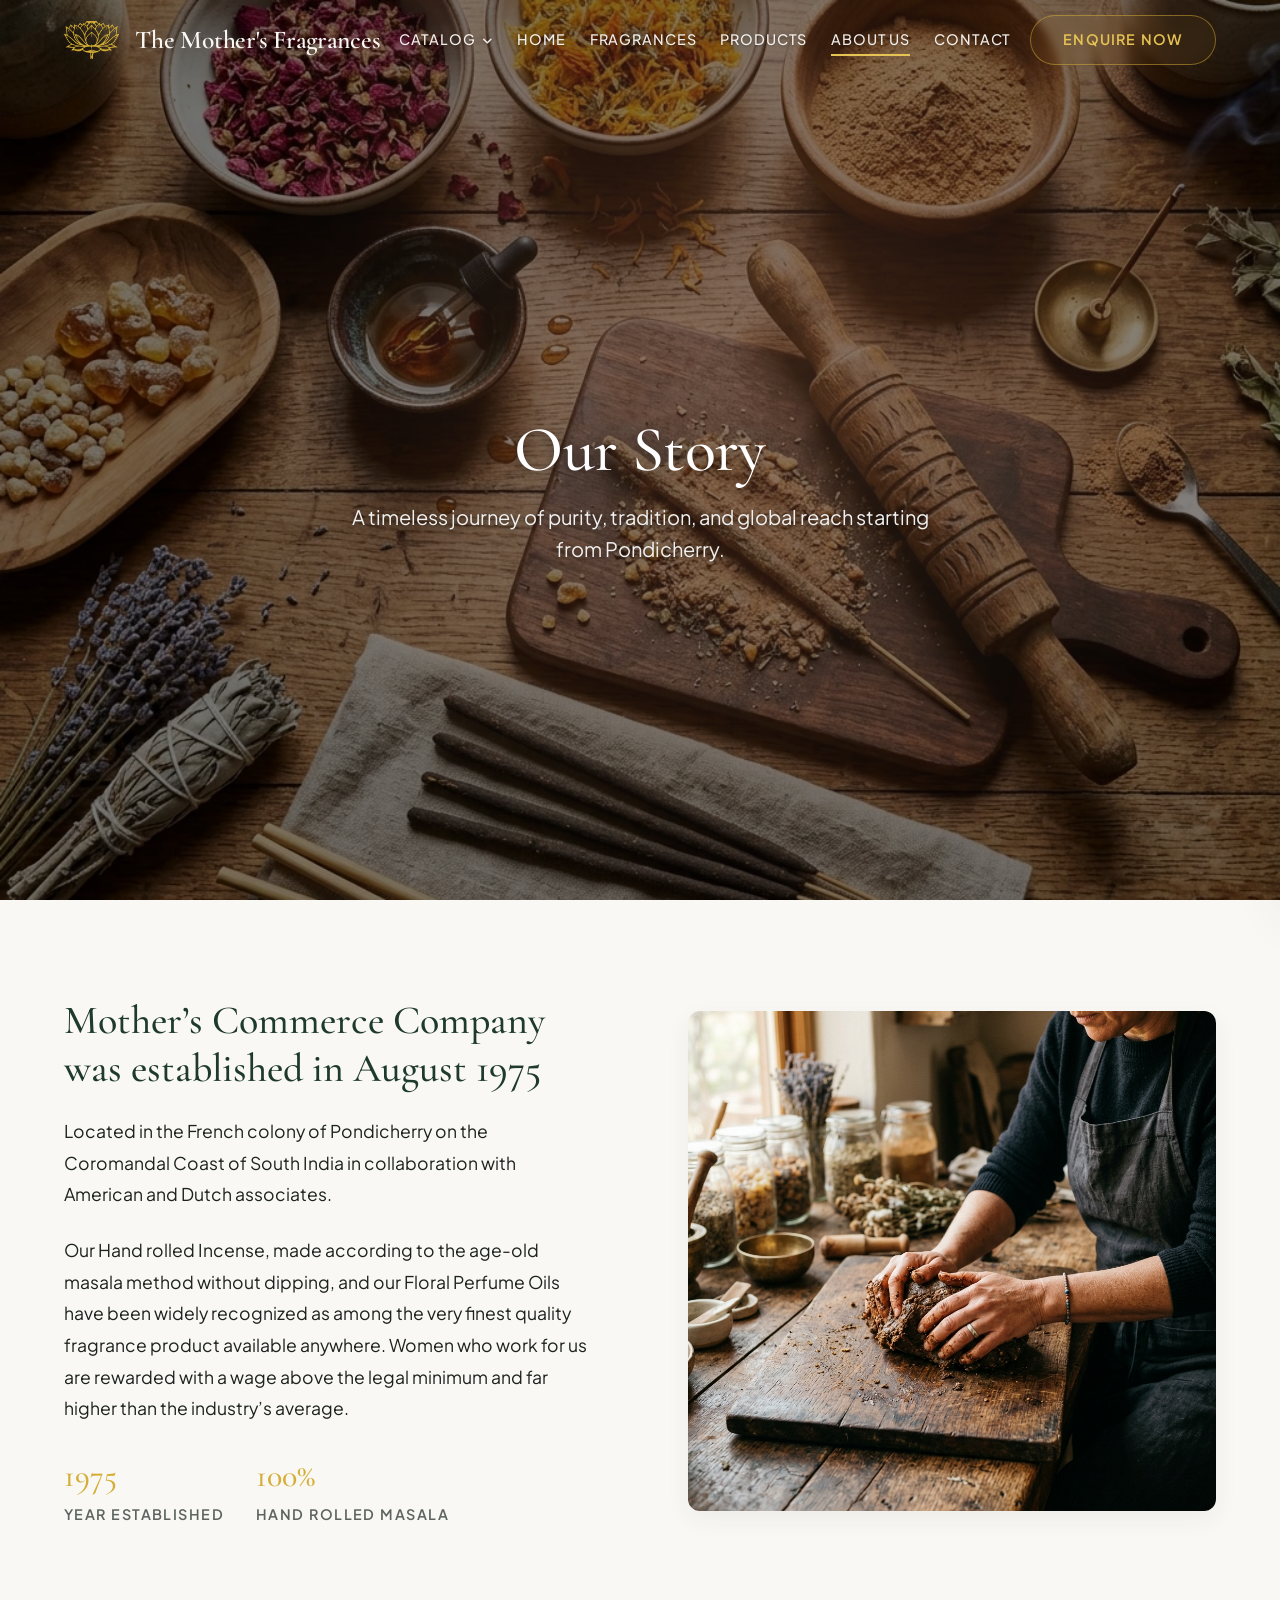
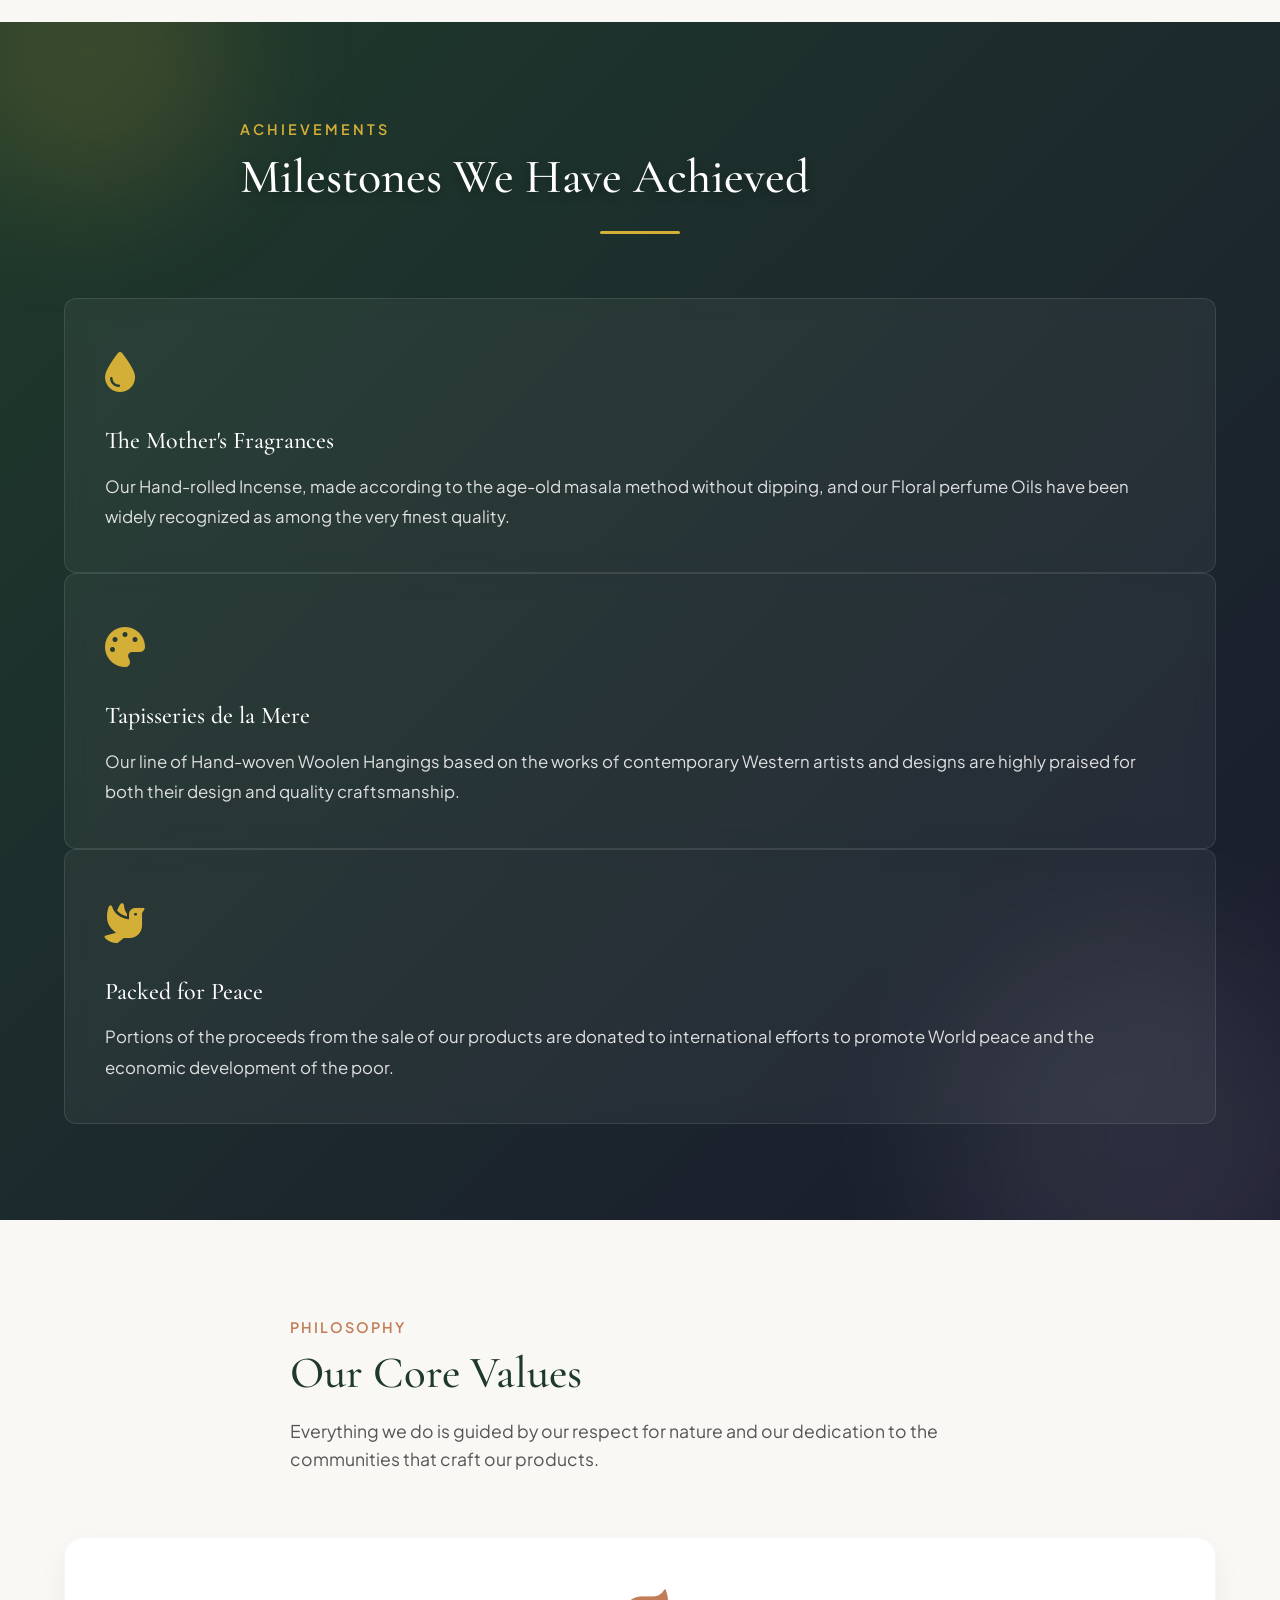
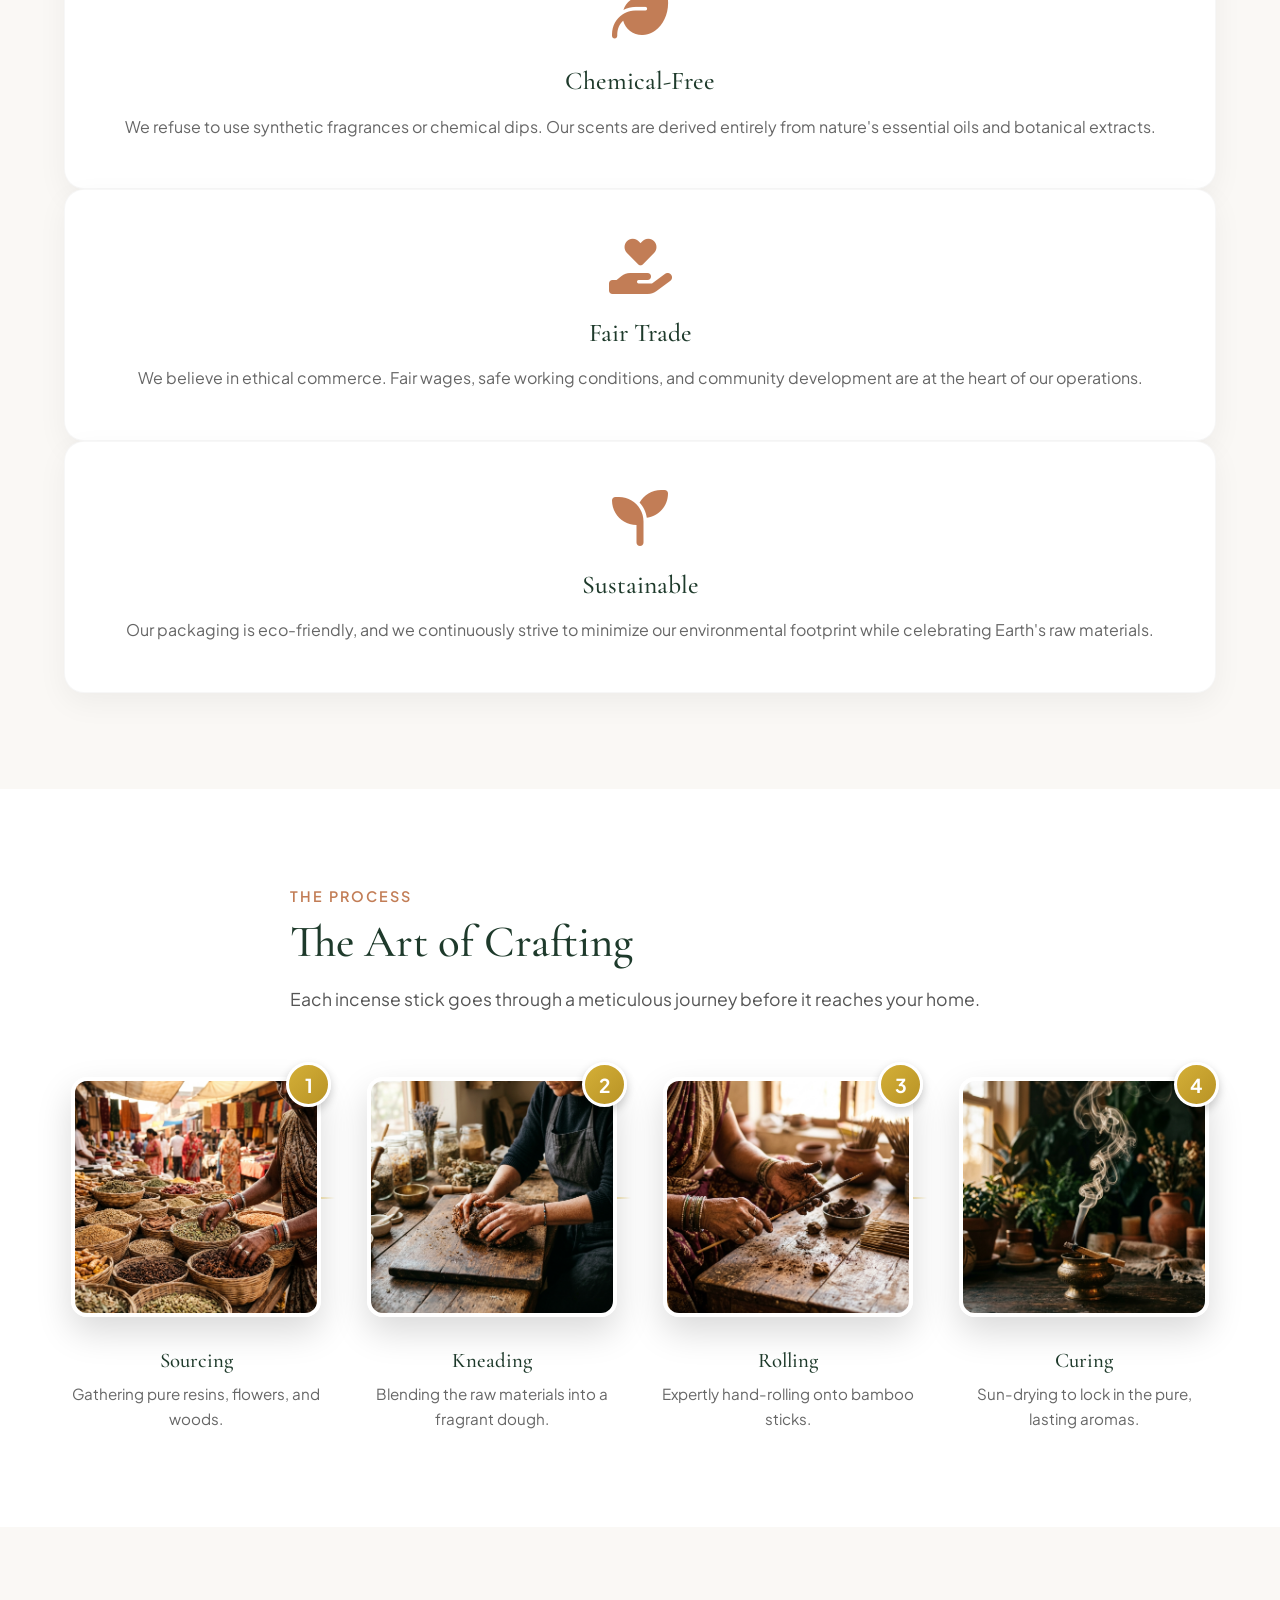
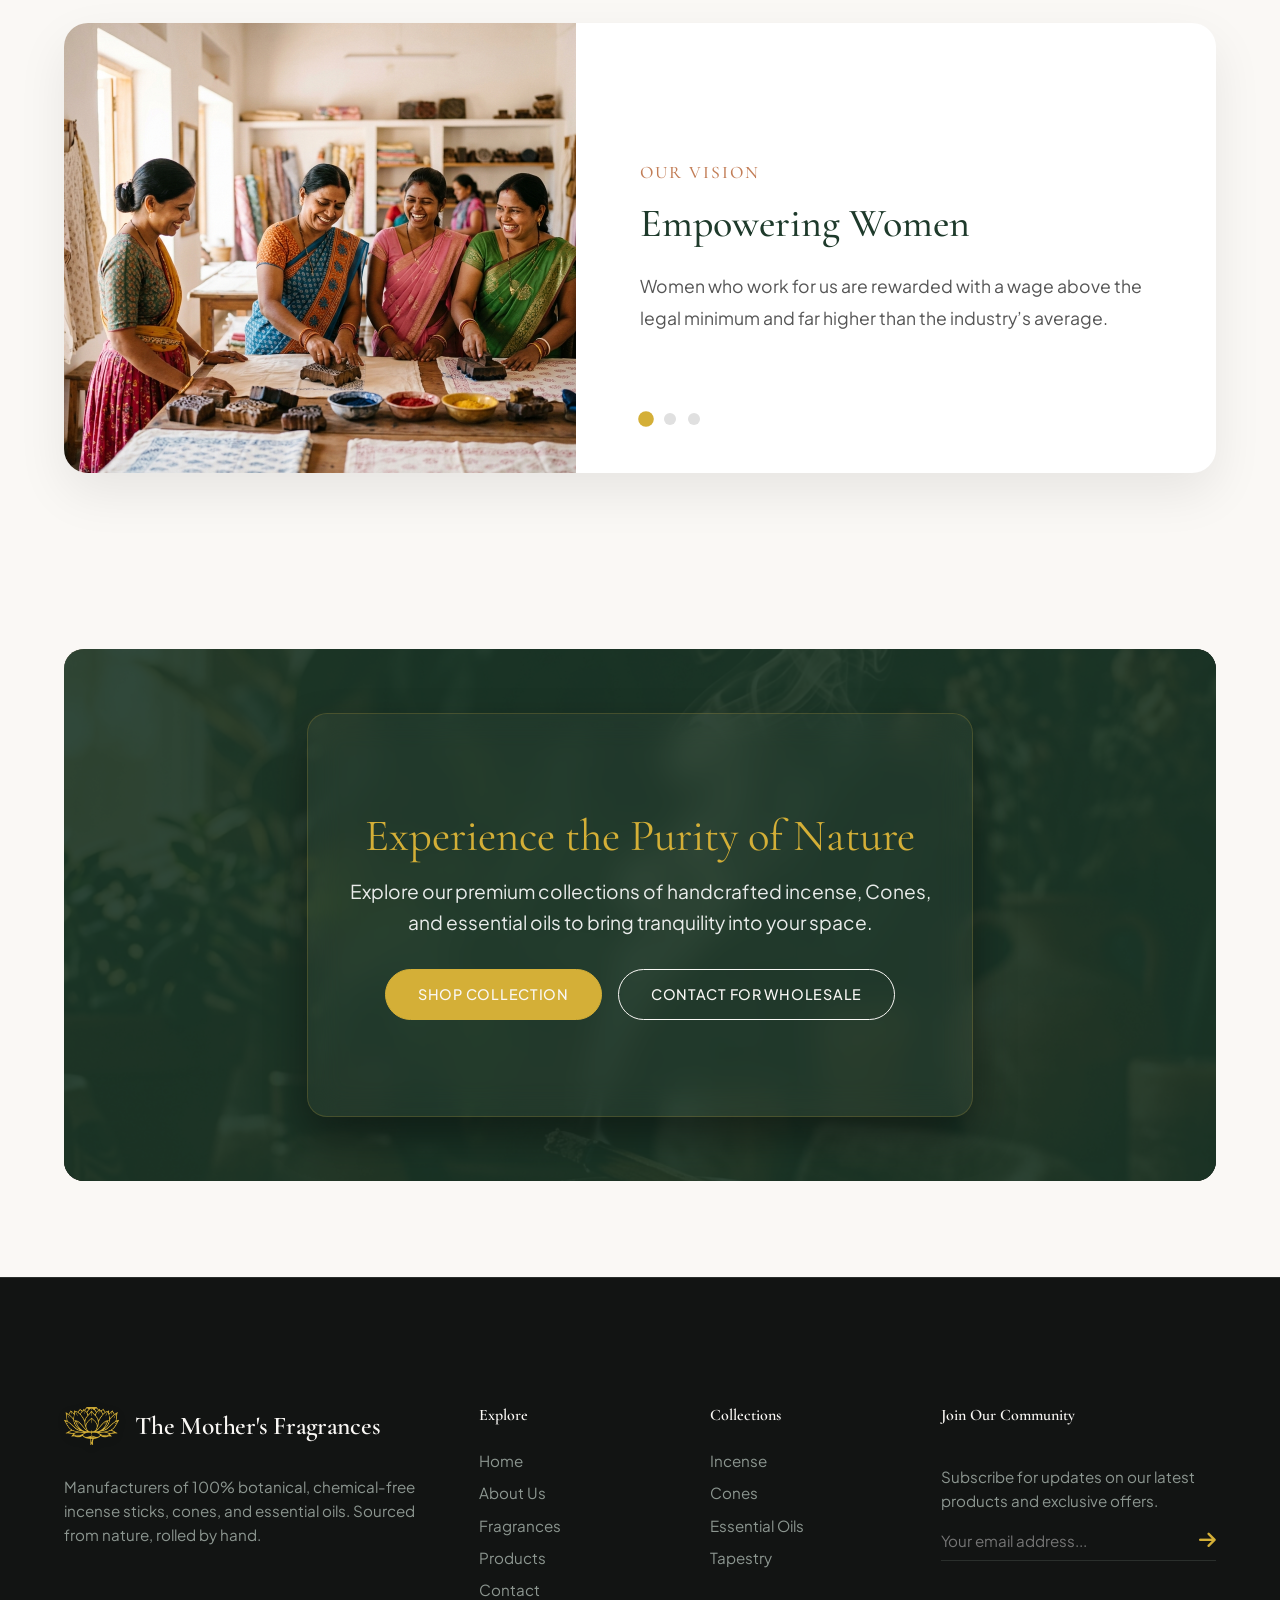
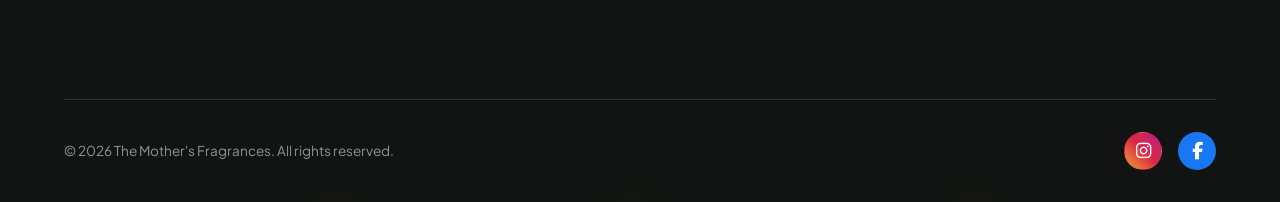
==== commit 9812beeb: "updated" ====
--- a/about-us.html
+++ b/about-us.html
@@ -10,7 +10,7 @@
   
   <!-- CSS Stylesheets -->
   <link rel="stylesheet" href="./assets/css/variables.css">
-  <link rel="stylesheet" href="./assets/css/styles.css?v=38">
+  <link rel="stylesheet" href="./assets/css/styles.css?v=39">
   
   <!-- FontAwesome for Premium Icons -->
   <link rel="stylesheet" href="https://cdnjs.cloudflare.com/ajax/libs/font-awesome/6.4.0/css/all.min.css">
@@ -503,7 +503,10 @@
       opacity: 1;
     }
   </style>
-</head>
+  <!-- Google Fonts: Cinzel for cinematic feel -->
+  <link rel="preconnect" href="https://fonts.googleapis.com">
+  <link rel="preconnect" href="https://fonts.gstatic.com" crossorigin>
+  <link href="https://fonts.googleapis.com/css2?family=Cinzel:wght@400;500;600&family=Cormorant+Garamond:ital,wght@0,300;0,400;1,300;1,400&display=swap" rel="stylesheet"></head>
 <body>
 
   <!-- Navigation Header -->
--- a/assets/css/styles.css
+++ b/assets/css/styles.css
@@ -143,6 +143,51 @@
   box-shadow: var(--shadow-md);
 }
 
+/* --- Premium Enquire Now CTA (#navCta) --- */
+#navCta {
+  position: relative;
+  overflow: hidden;
+  font-weight: 600;
+  letter-spacing: 0.08em;
+  transition: all 0.4s cubic-bezier(0.25, 1, 0.5, 1);
+}
+
+/* Shimmer sweep on hover */
+#navCta::before {
+  content: '';
+  position: absolute;
+  top: 0;
+  left: -100%;
+  width: 50%;
+  height: 100%;
+  background: linear-gradient(90deg, transparent, rgba(255, 255, 255, 0.3), transparent);
+  transform: skewX(-25deg);
+  transition: none;
+  z-index: 2;
+  pointer-events: none;
+}
+
+#navCta:hover::before {
+  left: 150%;
+  transition: left 0.8s cubic-bezier(0.25, 1, 0.5, 1);
+}
+
+/* Over dark hero (transparent header) — gold outline */
+.header.header-transparent #navCta {
+  color: var(--color-gold-light);
+  border-color: rgba(212, 175, 55, 0.5);
+  background: rgba(212, 175, 55, 0.06);
+  backdrop-filter: blur(4px);
+}
+
+.header.header-transparent #navCta:hover {
+  color: var(--color-primary);
+  background: var(--color-gold);
+  border-color: var(--color-gold);
+  box-shadow: 0 0 20px rgba(212, 175, 55, 0.4);
+  transform: translateY(-2px);
+}
+
 /* --- Navigation Header --- */
 .header {
   position: fixed;
@@ -154,11 +199,76 @@
   transition: var(--transition-smooth);
 }
 
+/* Premium scrolling header */
+.header {
+  transition: height 0.4s cubic-bezier(0.25, 1, 0.5, 1), background-color 0.4s, border-color 0.4s, box-shadow 0.4s;
+}
+
 .header.scrolled {
-  background-color: rgba(250, 248, 245, 0.85);
-  backdrop-filter: blur(12px);
-  box-shadow: var(--shadow-sm);
-  border-bottom: 1px solid var(--color-border);
+  height: 68px !important;
+  background-color: rgba(250, 248, 245, 0.88) !important;
+  backdrop-filter: blur(20px) saturate(180%) !important;
+  -webkit-backdrop-filter: blur(20px) saturate(180%) !important;
+  box-shadow: 0 10px 30px rgba(30, 58, 43, 0.04), 0 1px 0 rgba(212, 175, 55, 0.12) !important;
+  border-bottom: 1px solid rgba(212, 175, 55, 0.15) !important;
+}
+
+/* Subtle golden shimmer line under scrolled header */
+.header.scrolled::after {
+  content: '';
+  position: absolute;
+  bottom: -1px;
+  left: 0;
+  width: 100%;
+  height: 1px;
+  background: linear-gradient(90deg, transparent, rgba(212, 175, 55, 0.35), transparent);
+  z-index: 10;
+}
+
+/* Scrolled: nav links go dark */
+.header.scrolled .nav-link {
+  color: var(--color-primary) !important;
+  font-weight: 600 !important;
+}
+
+.header.scrolled .nav-link:hover,
+.header.scrolled .nav-link.active {
+  color: var(--color-terracotta) !important;
+}
+
+.header.scrolled .logo-text {
+  color: var(--color-primary) !important;
+}
+
+.header.scrolled .logo-text span {
+  color: var(--color-terracotta) !important;
+}
+
+/* Scrolled: Enquire Now button - dark outline */
+.header.scrolled #navCta {
+  color: var(--color-primary);
+  border-color: var(--color-primary);
+  background: transparent;
+}
+
+.header.scrolled #navCta:hover {
+  color: var(--color-bg);
+  background: var(--color-primary);
+  border-color: var(--color-primary);
+  box-shadow: 0 4px 12px rgba(30, 58, 43, 0.15);
+  transform: translateY(-2px);
+}
+
+/* Transparent header: nav links white */
+.header.header-transparent .nav-link {
+  color: rgba(250, 248, 245, 0.95) !important;
+  font-weight: 500 !important;
+  letter-spacing: 0.06em;
+  text-shadow: 0 1px 3px rgba(0, 0, 0, 0.25);
+}
+
+.header.header-transparent .nav-link:hover {
+  color: var(--color-gold-light) !important;
 }
 
 .header-container {
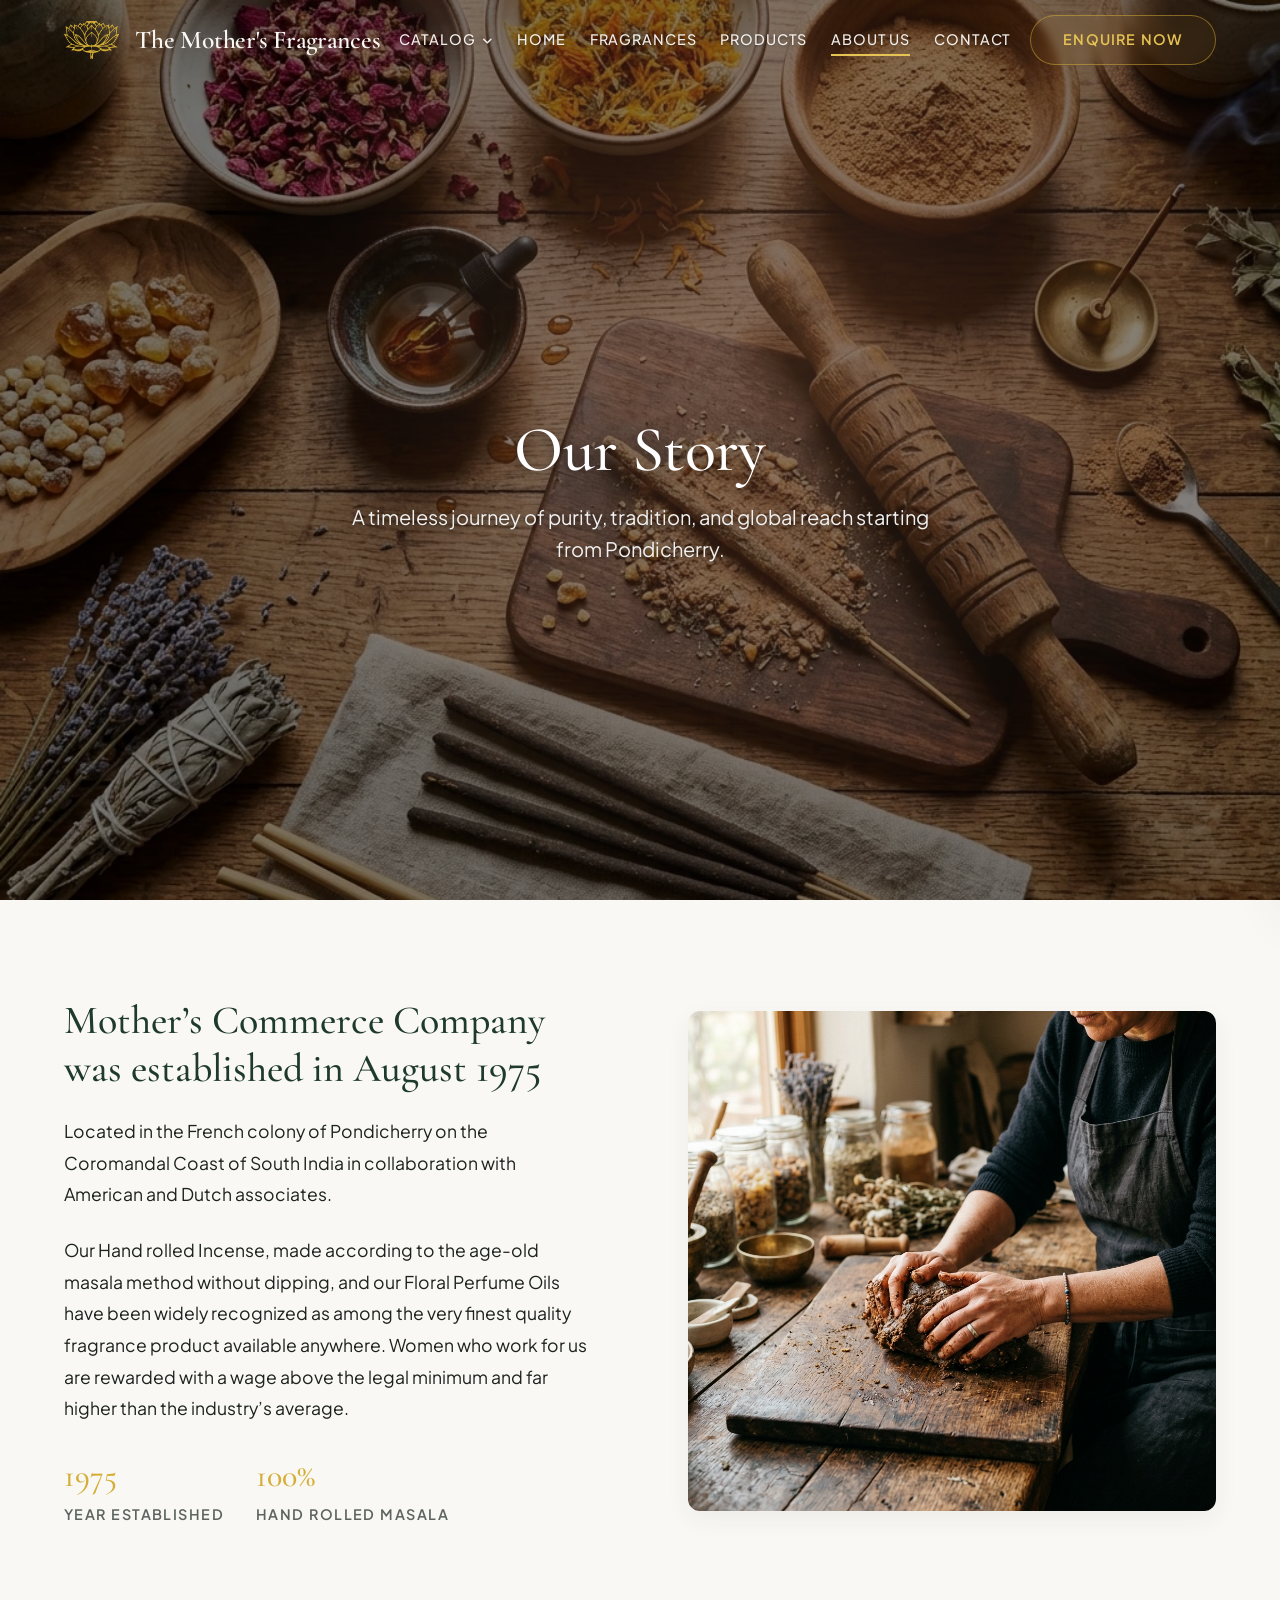
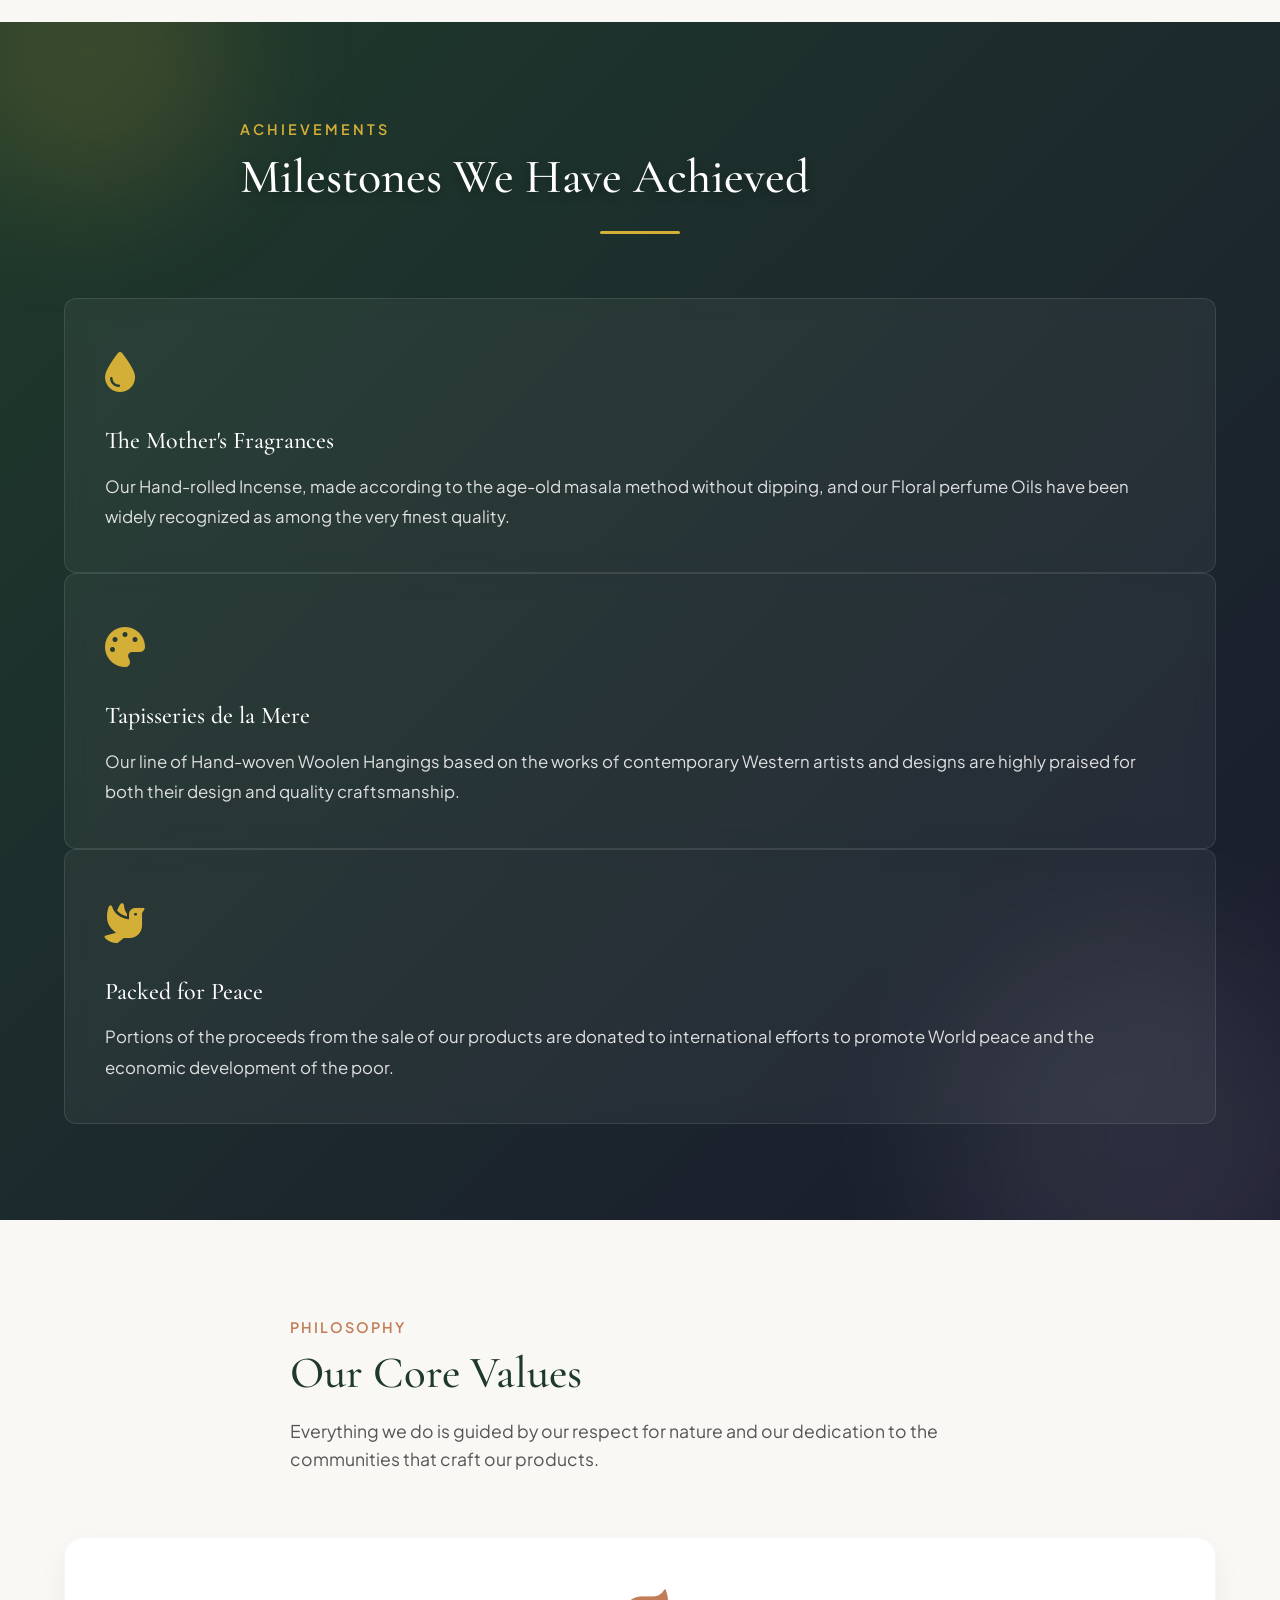
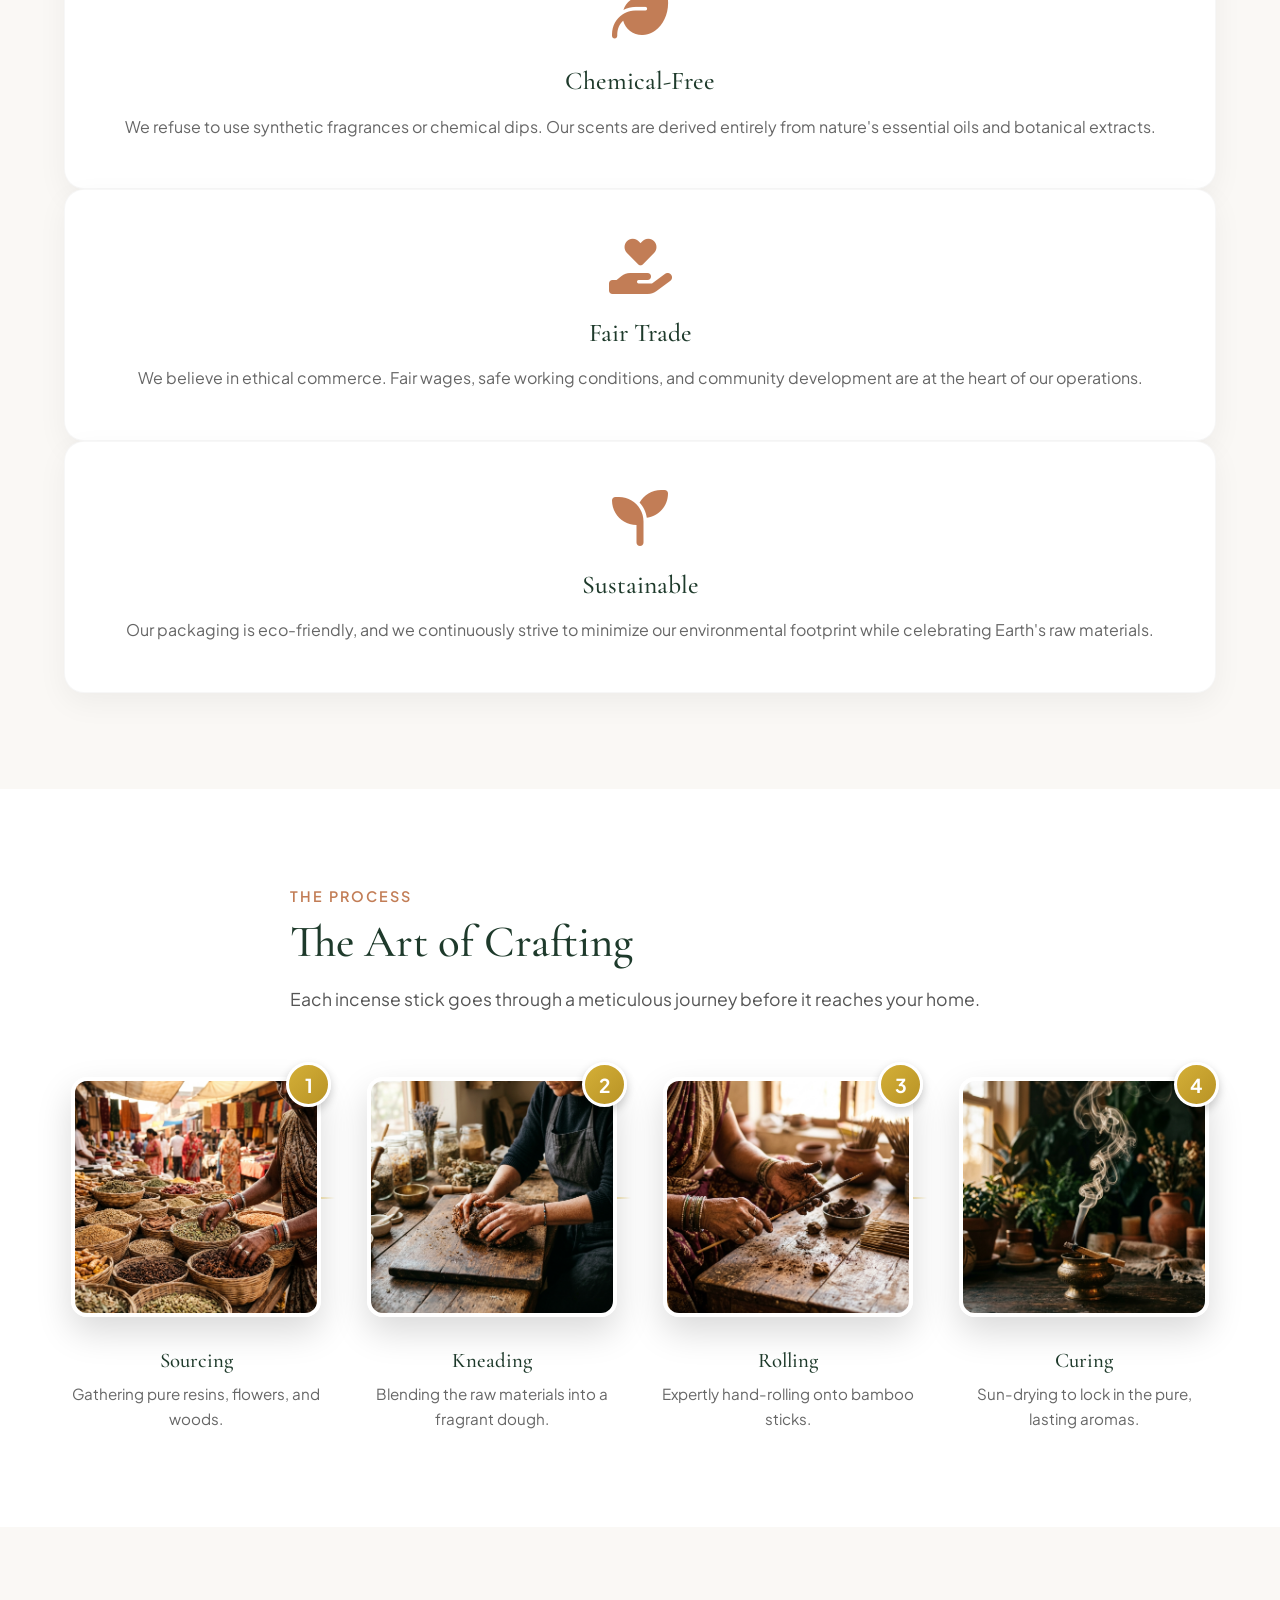
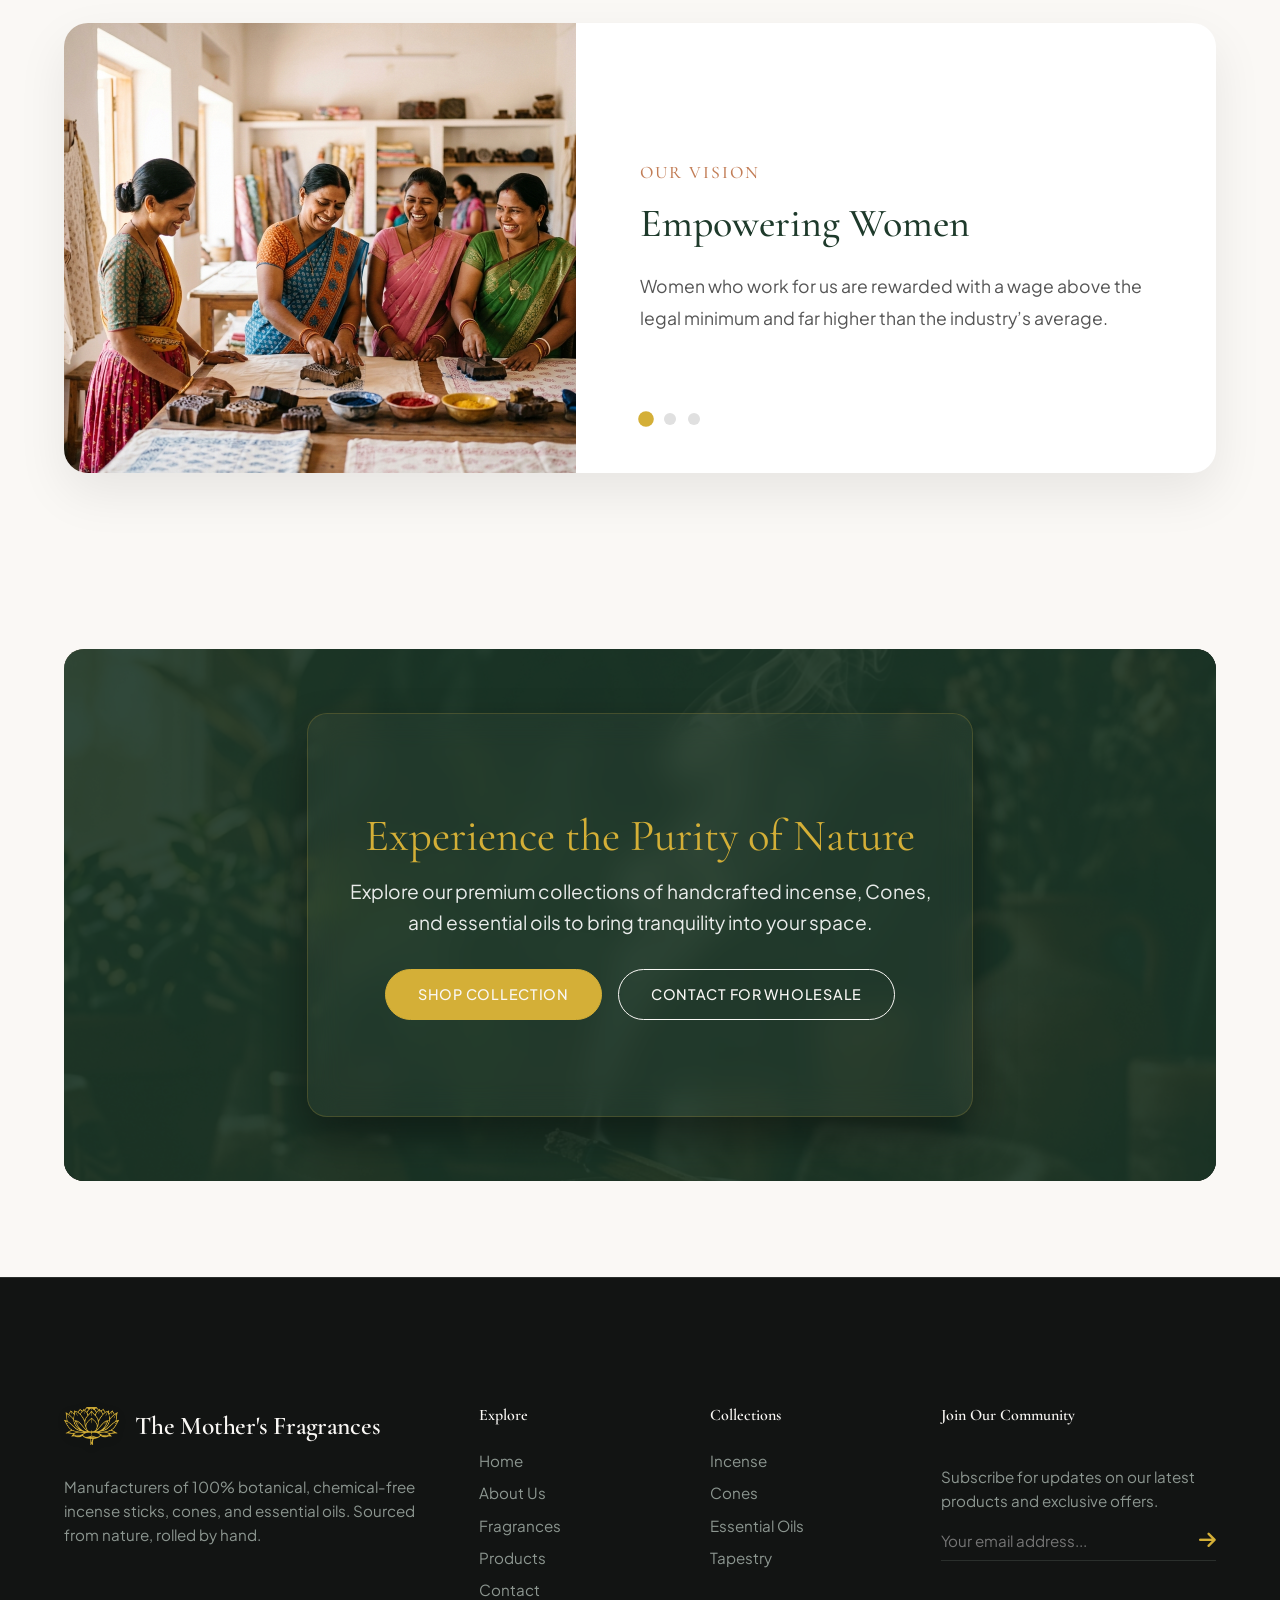
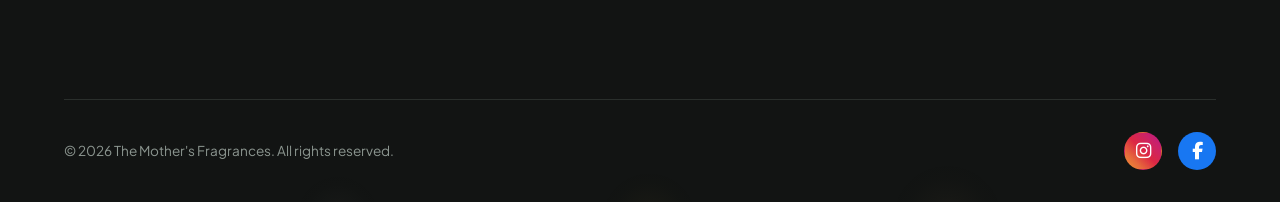
==== commit 5050b81a: "updated" ====
--- a/about-us.html
+++ b/about-us.html
@@ -509,420 +509,7 @@
   <link href="https://fonts.googleapis.com/css2?family=Cinzel:wght@400;500;600&family=Cormorant+Garamond:ital,wght@0,300;0,400;1,300;1,400&display=swap" rel="stylesheet"></head>
 <body>
 
-  <!-- Navigation Header -->
-  <header class="header header-transparent" id="mainHeader">
-    <div class="container header-container">
-      <a href="index.html" class="logo-wrapper" id="headerLogo">
-        <img src="./assets/images/lotus-logo-golden.webp" alt="The Mother's Fragrances Logo" class="logo-img"
-          style="height: 38px; width: auto; margin-right: var(--space-xs); filter: drop-shadow(0px 2px 4px rgba(0,0,0,0.15));">
-        <div class="logo-text">
-          The Mother's Fragrances
-        </div>
-      </a>
-
-      <nav class="nav" id="desktopNav" style="gap: 1.5rem;">
-        <!-- SAVON STYLE MEGA MENU WRAPPER -->
-        <div class="savon-mega-menu-wrapper">
-          <a href="#" class="nav-link">Catalog <i class="fa-solid fa-angle-down"
-              style="font-size: 0.8em; margin-left: 4px;"></i></a>
-
-          <div class="savon-mega-menu">
-            <div class="savon-mega-menu-bg">
-              <div class="mega-bg-layer active" id="bg-tab-incense" style="background-image: url('assets/images/hero_incense_mood_1781801686159.png');"></div>
-              <div class="mega-bg-layer" id="bg-tab-cones" style="background-image: url('assets/images/incense_cones_aesthetic_1781801710438.png');"></div>
-              <div class="mega-bg-layer" id="bg-tab-oils" style="background-image: url('assets/images/essential_oils_bottles_1781801723388.png');"></div>
-              <div class="mega-bg-layer" id="bg-tab-perfume" style="background-image: url('assets/images/essence-1.webp');"></div>
-            </div>
-
-            <!-- Left Sidebar Tabs -->
-            <div class="savon-sidebar">
-              <div class="savon-tab active" data-target="tab-incense">
-                <i class="fa-solid fa-fire-flame-simple"></i> Incense Sticks
-              </div>
-              <div class="savon-tab" data-target="tab-cones">
-                <i class="fa-solid fa-leaf"></i> Cones
-              </div>
-              <div class="savon-tab" data-target="tab-oils">
-                <i class="fa-solid fa-droplet"></i> Essential Oils
-              </div>
-              <div class="savon-tab" data-target="tab-perfume">
-                <i class="fa-solid fa-bottle-droplet"></i> Perfume Oils
-              </div>
-            </div>
-
-            <!-- Content Area -->
-            <div class="savon-content">
-
-
-              <!-- TAB 1: INCENSE STICKS -->
-              <div class="savon-panel active" id="tab-incense">
-                <div class="incense-carousel-container">
-                  <button class="carousel-nav carousel-prev" aria-label="Previous category"><i
-                      class="fa-solid fa-chevron-left"></i></button>
-
-                  <div class="incense-carousel">
-
-                    <!-- Card 1: Our Regular Incense -->
-                    <div class="incense-card">
-                      <h4>MOTHERS FRAGRANCES<br><span>OUR REGULAR INCENSE</span></h4>
-                      <div class="incense-list-container">
-                        <ul class="incense-list">
-                          <li><a href="#">Amber</a></li>
-                          <li><a href="#">Autumn Leaves</a></li>
-                          <li><a href="#">Cinnamon & Spice</a></li>
-                          <li><a href="#">Frankincense</a></li>
-                          <li><a href="#">Gardenia</a></li>
-                          <li><a href="#">Honeysuckle</a></li>
-                          <li><a href="#">Jasmine</a></li>
-                          <li><a href="#">Lavender</a></li>
-                          <li><a href="#">Lotus</a></li>
-                          <li><a href="#">Musk</a></li>
-                          <li><a href="#">Myrrh</a></li>
-                          <li><a href="#">Patchouli</a></li>
-                          <li><a href="#">Orange blossom</a></li>
-                          <li><a href="#">Oriental rose</a></li>
-                          <li><a href="#">Passion Flower</a></li>
-                          <li><a href="#">Patchouli Rose</a></li>
-                          <li><a href="#">Roses</a></li>
-                          <li><a href="#">Roses & Violets</a></li>
-                          <li><a href="#">Spicewood</a></li>
-                          <li><a href="#">Sandalwood</a></li>
-                          <li><a href="#">Tuberose</a></li>
-                          <li><a href="#">Vanilla</a></li>
-                        </ul>
-                      </div>
-                    </div>
-
-                    <!-- Card 2: Premium Incense -->
-                    <div class="incense-card">
-                      <h4>THE MOTHERS GOLDEN FRAGRANCES<br><span>PREMIUM INCENSE</span></h4>
-                      <div class="incense-list-container">
-                        <ul class="incense-list">
-                          <li><a href="#">Amber</a></li>
-                          <li><a href="#">Cinnamon</a></li>
-                          <li><a href="#">Geranium</a></li>
-                          <li><a href="#">Iris</a></li>
-                          <li><a href="#">Jasmine</a></li>
-                          <li><a href="#">Lavender</a></li>
-                          <li><a href="#">Musk</a></li>
-                          <li><a href="#">Lotus</a></li>
-                          <li><a href="#">Myrrh</a></li>
-                          <li><a href="#">Orange Blossom</a></li>
-                          <li><a href="#">Rose</a></li>
-                          <li><a href="#">Patchouli</a></li>
-                          <li><a href="#">Spring blossom</a></li>
-                          <li><a href="#">Vanilla</a></li>
-                          <li><a href="#">Ylang Ylang</a></li>
-                          <li><a href="#">Spicewood</a></li>
-                        </ul>
-                      </div>
-                    </div>
-
-                    <!-- Card 3: Our Special Incense -->
-                    <div class="incense-card">
-                      <h4>MIRA AGARBATHIS<br><span>OUR SPECIAL INCENSE</span></h4>
-                      <div class="incense-list-container">
-                        <ul class="incense-list">
-                          <li><a href="#">Cedarwood</a></li>
-                          <li><a href="#">Coconut</a></li>
-                          <li><a href="#">Chocolate</a></li>
-                          <li><a href="#">Church Incense</a></li>
-                          <li><a href="#">Christmas</a></li>
-                          <li><a href="#">Coronation</a></li>
-                          <li><a href="#">Lilac Lily of the Valley</a></li>
-                          <li><a href="#">Opium</a></li>
-                          <li><a href="#">Pine White Rose</a></li>
-                          <li><a href="#">Wood lily</a></li>
-                        </ul>
-                      </div>
-                    </div>
-
-                    <!-- Card 4: Nagchampa Incense -->
-                    <div class="incense-card">
-                      <h4>MOTHER INDIA FRAGRANCES<br><span>NAGCHAMPA INCENSE</span></h4>
-                      <div class="incense-list-container">
-                        <ul class="incense-list">
-                          <li><a href="#">Agni (Musk)</a></li>
-                          <li><a href="#">Amrita</a></li>
-                          <li><a href="#">Ananda</a></li>
-                          <li><a href="#">Arjava</a></li>
-                          <li><a href="#">Atma</a></li>
-                          <li><a href="#">Bhakti (Rose)</a></li>
-                          <li><a href="#">Ganesh</a></li>
-                          <li><a href="#">Jyoti (Spicewood)</a></li>
-                          <li><a href="#">Lakshmi</a></li>
-                          <li><a href="#">Lila</a></li>
-                          <li><a href="#">Moksha</a></li>
-                          <li><a href="#">Lavanya</a></li>
-                          <li><a href="#">OM</a></li>
-                          <li><a href="#">Purusha</a></li>
-                          <li><a href="#">Shanti</a></li>
-                          <li><a href="#">Sattva</a></li>
-                          <li><a href="#">Vishnu</a></li>
-                          <li><a href="#">Yajna</a></li>
-                          <li><a href="#">Hansa</a></li>
-                        </ul>
-                      </div>
-                    </div>
-
-
-                    <!-- Card 5: Additional Fragrances -->
-                    <div class="incense-card">
-                      <h4>MOTHERS FRAGRANCES<br><span>ADDITIONAL FRAGRANCES</span></h4>
-                      <div class="incense-list-container">
-                        <ul class="incense-list">
-                          <li><a href="#">English Lavender</a></li>
-                          <li><a href="#">French Lavender</a></li>
-                          <li><a href="#">Spicewood wood</a></li>
-                          <li><a href="#">Wood Lavender</a></li>
-                        </ul>
-                      </div>
-                    </div>
-                  </div>
-
-                  <button class="carousel-nav carousel-next" aria-label="Next category"><i
-                      class="fa-solid fa-chevron-right"></i></button>
-                </div>
-              </div>
-              <!-- TAB 2: CONES -->
-              <div class="savon-panel" id="tab-cones">
-                <div class="incense-carousel-container">
-                  <div class="incense-carousel">
-                      
-                      <!-- Card 1: 12 Fragrances -->
-                      <div class="incense-card">
-                        <h4>CONES<br><span>12 FLORAL AND WOODY FRAGRANCES</span></h4>
-                        <div class="incense-list-container">
-                          <ul class="incense-list">
-                            <li><a href="#">Amber</a></li>
-                            <li><a href="#">Autumn Leaves</a></li>
-                            <li><a href="#">Cedarwood</a></li>
-                            <li><a href="#">Frankincense</a></li>
-                            <li><a href="#">Gardenia</a></li>
-                            <li><a href="#">Jasmine</a></li>
-                            <li><a href="#">Lavender</a></li>
-                            <li><a href="#">Lotus</a></li>
-                            <li><a href="#">Musk</a></li>
-                            <li><a href="#">Patchouli</a></li>
-                            <li><a href="#">Rose</a></li>
-                            <li><a href="#">Sandalwood</a></li>
-                          </ul>
-                        </div>
-                      </div>
-                      
-                      <!-- Card 2: 18 Fragrances -->
-                      <div class="incense-card">
-                        <h4>CONES<br><span>18 FLORAL AND WOODY FRAGRANCES</span></h4>
-                        <div class="incense-list-container">
-                          <ul class="incense-list">
-                            <li><a href="#">Amber</a></li>
-                            <li><a href="#">Autumn Leaves</a></li>
-                            <li><a href="#">Cedarwood</a></li>
-                            <li><a href="#">Cinnamon & Spice</a></li>
-                            <li><a href="#">Frankincense</a></li>
-                            <li><a href="#">Gardenia</a></li>
-                            <li><a href="#">Jasmine</a></li>
-                            <li><a href="#">Lavender</a></li>
-                            <li><a href="#">Lotus</a></li>
-                            <li><a href="#">Passion Flower</a></li>
-                            <li><a href="#">Patchouli</a></li>
-                            <li><a href="#">Rose</a></li>
-                            <li><a href="#">Musk</a></li>
-                            <li><a href="#">Myrrh</a></li>
-                            <li><a href="#">Orange Blossom</a></li>
-                            <li><a href="#">Roses & Violets</a></li>
-                            <li><a href="#">Sandalwood</a></li>
-                            <li><a href="#">Vanilla</a></li>
-                          </ul>
-                        </div>
-                      </div>
-
-                    </div>
-                  </div>
-                </div>
-
-                <!-- TAB 3: ESSENTIAL OILS -->
-                <div class="savon-panel" id="tab-oils">
-                  <div class="incense-carousel-container">
-                    
-                    <div class="incense-carousel">
-                      
-                      <!-- Card 1: Essential Oils -->
-                      <div class="incense-card">
-                        <h4>ESSENTIAL OILS<br><span>PURE EXTRACTS</span></h4>
-                        <div class="incense-list-container">
-                          <ul class="incense-list">
-                            <li><a href="#">Aroma Lamps & Diffusers</a></li>
-                            <li><a href="#">Aniseed</a></li>
-                            <li><a href="#">Basil</a></li>
-                            <li><a href="#">Bergamot</a></li>
-                            <li><a href="#">Bois de Rose</a></li>
-                            <li><a href="#">Cajeput</a></li>
-                            <li><a href="#">Cardamom</a></li>
-                            <li><a href="#">Cassia</a></li>
-                            <li><a href="#">Cedarwood</a></li>
-                            <li><a href="#">Cedarwood Atlas</a></li>
-                            <li><a href="#">Cinnamon Bark</a></li>
-                            <li><a href="#">Cinnamon Leaf</a></li>
-                            <li><a href="#">Ciste Spain ABS</a></li>
-                            <li><a href="#">Citron</a></li>
-                            <li><a href="#">Citronella</a></li>
-                            <li><a href="#">Clary Sage</a></li>
-                            <li><a href="#">Clove</a></li>
-                            <li><a href="#">Dill</a></li>
-                            <li><a href="#">Eucalyptus</a></li>
-                            <li><a href="#">Frankincense</a></li>
-                            <li><a href="#">Geranium</a></li>
-                            <li><a href="#">Ginger</a></li>
-                            <li><a href="#">Grapefruit</a></li>
-                            <li><a href="#">Holy basil</a></li>
-                            <li><a href="#">Juniper berry</a></li>
-                            <li><a href="#">Labdanum Absolute</a></li>
-                            <li><a href="#">Lavender</a></li>
-                            <li><a href="#">Lavender ABS</a></li>
-                            <li><a href="#">Lavender Maillette</a></li>
-                            <li><a href="#">Lemongrass</a></li>
-                            <li><a href="#">Lime</a></li>
-                            <li><a href="#">Mandarine</a></li>
-                            <li><a href="#">Myrrh</a></li>
-                            <li><a href="#">Neroli</a></li>
-                            <li><a href="#">Nutmeg</a></li>
-                            <li><a href="#">Oakmoss ABS</a></li>
-                            <li><a href="#">Palmorasa</a></li>
-                            <li><a href="#">Patchouli</a></li>
-                            <li><a href="#">Peppermint</a></li>
-                            <li><a href="#">Peru balsam</a></li>
-                            <li><a href="#">Petitgrain</a></li>
-                            <li><a href="#">Pine</a></li>
-                            <li><a href="#">Rosemary</a></li>
-                            <li><a href="#">Sandalwood</a></li>
-                            <li><a href="#">Star Anise</a></li>
-                            <li><a href="#">Sweet Orange</a></li>
-                            <li><a href="#">Tea Tree</a></li>
-                            <li><a href="#">Thyme</a></li>
-                            <li><a href="#">Tolu Balsam</a></li>
-                            <li><a href="#">Ylang Ylang</a></li>
-                          </ul>
-                        </div>
-                      </div>
-                      
-                    </div>
-                    
-                  </div>
-                </div>
-
-                <!-- TAB 4: PERFUME OILS -->
-                <div class="savon-panel" id="tab-perfume">
-                  <div class="incense-carousel-container">
-                    
-                    <div class="incense-carousel">
-                      
-                      <!-- Card 1: Perfume Oils -->
-                      <div class="incense-card">
-                        <h4>PERFUME OILS<br><span>PURE FLORAL ESSENCES</span></h4>
-                        <div class="incense-list-container">
-                          <ul class="incense-list">
-                            <li><a href="#">Amber</a></li>
-                            <li><a href="#">Autumn Leaves</a></li>
-                            <li><a href="#">Box Lavender</a></li>
-                            <li><a href="#">Cedarwood</a></li>
-                            <li><a href="#">Champaca</a></li>
-                            <li><a href="#">Christmas Oil</a></li>
-                            <li><a href="#">English Lavender</a></li>
-                            <li><a href="#">Evening Rose</a></li>
-                            <li><a href="#">Frankincense</a></li>
-                            <li><a href="#">French Lavender Gardenia</a></li>
-                            <li><a href="#">Honey Suckle</a></li>
-                            <li><a href="#">Jasmine Lavender</a></li>
-                            <li><a href="#">Le Perfume</a></li>
-                            <li><a href="#">LiLac</a></li>
-                            <li><a href="#">Lilly of the Valley</a></li>
-                            <li><a href="#">Magnolia</a></li>
-                            <li><a href="#">Musk</a></li>
-                            <li><a href="#">Narcissus</a></li>
-                            <li><a href="#">Patchouli</a></li>
-                            <li><a href="#">Rose</a></li>
-                            <li><a href="#">Spice wood</a></li>
-                            <li><a href="#">Violets</a></li>
-                            <li><a href="#">White Lotus</a></li>
-                            <li><a href="#">Wood Lilly</a></li>
-                          </ul>
-                        </div>
-                      </div>
-                      
-                    </div>
-                    
-                  </div>
-                </div>
-              </div>
-            </div>
-          </div>
-          <!-- /SAVON STYLE MEGA MENU WRAPPER -->
-          <a href="index.html" class="nav-link">Home</a>
-          <a href="fragrances.html" class="nav-link">Fragrances</a>
-          <a href="products.html" class="nav-link">Products</a>
-          <a href="about-us.html" class="nav-link">About Us</a>
-          <a href="contact.html" class="nav-link">Contact</a>
-      </nav>
-
-      <div class="nav-actions">
-        <a href="contact.html" class="btn btn-outline" id="navCta">Enquire Now</a>
-        <button class="mobile-nav-toggle" id="mobileNavToggle" aria-label="Toggle mobile menu">
-          <span></span>
-          <span></span>
-          <span></span>
-        </button>
-      </div>
-    </div>
-  </header>
-  <!-- Mobile Drawer Menu -->
-  <div class="mobile-menu" id="mobileMenuOverlay">
-    <!-- MOBILE MEGA MENU -->
-    <div class="mobile-has-mega-menu" style="margin-bottom: 0.5rem;">
-      <a href="#" class="nav-link" onclick="this.parentElement.classList.toggle('active'); return false;">
-        Catalog <i class="fa-solid fa-angle-down"></i>
-      </a>
-      <div class="mobile-mega-menu" style="gap: 0.75rem;">
-        <div class="mobile-accordion-group">
-          <a href="incense.html" class="mobile-accordion-title">
-            <span><i class="fa-solid fa-fire-flame-curved"></i> Incense Sticks</span>
-            <span class="badge-gold">Explore</span>
-          </a>
-        </div>
-        <div class="mobile-accordion-group">
-          <a href="cones.html" class="mobile-accordion-title">
-            <span><i class="fa-solid fa-mountain"></i> Cones</span>
-            <span class="badge-gold">Explore</span>
-          </a>
-        </div>
-        <div class="mobile-accordion-group">
-          <a href="essential-oil.html" class="mobile-accordion-title">
-            <span><i class="fa-solid fa-droplet"></i> Essential Oils</span>
-            <span class="badge-gold">Explore</span>
-          </a>
-        </div>
-        <div class="mobile-accordion-group">
-          <a href="fragrances.html" class="mobile-accordion-title">
-            <span><i class="fa-solid fa-bottle-droplet"></i> Perfume Oils</span>
-            <span class="badge-gold">Explore</span>
-          </a>
-        </div>
-        <div class="mobile-accordion-group">
-          <a href="tapestry.html" class="mobile-accordion-title">
-            <span><i class="fa-solid fa-scroll"></i> Wall Tapestries</span>
-            <span class="badge-gold">Explore</span>
-          </a>
-        </div>
-      </div>
-    </div>
-    <!-- /MOBILE MEGA MENU -->
-    <a href="index.html" class="nav-link">Home</a>
-    <a href="fragrances.html" class="nav-link">Fragrances</a>
-    <a href="products.html" class="nav-link">Products</a>
-    <a href="about-us.html" class="nav-link">About Us</a>
-    <a href="contact.html" class="nav-link">Contact</a>
-    <a href="contact.html" class="btn btn-primary" style="margin-top: var(--space-md);">Enquire Now</a>
-  </div>
+  <div id="site-header"></div>
 
   <main>
     <!-- Hero Section (Parallax) -->
@@ -1417,67 +1004,10 @@
       </div>
     </section>
   </main>
-<footer class="footer">
-    <canvas id="footer-smoke-canvas"
-      style="position: absolute; inset: 0; width: 100%; height: 100%; pointer-events: none; z-index: 1;"></canvas>
-    <div class="container">
-      <div class="footer-top">
-        <div class="footer-brand">
-          <a href="index.html" class="logo-wrapper">
-            <img src="./assets/images/lotus-logo-golden.webp" alt="The Mother's Fragrances Logo" class="logo-img"
-              style="height: 38px; width: auto; margin-right: var(--space-xs); filter: drop-shadow(0px 2px 4px rgba(0,0,0,0.15));">
-            <div class="logo-text">The Mother's Fragrances</div>
-          </a>
-          <p style="margin-top: var(--space-sm);">Manufacturers of 100% botanical, chemical-free incense sticks, cones,
-            and essential oils. Sourced from nature, rolled by hand.</p>
-        </div>
-
-        <div>
-          <h4>Explore</h4>
-          <div class="footer-links">
-            <a href="index.html">Home</a>
-            <a href="about-us.html">About Us</a>
-            <a href="fragrances.html">Fragrances</a>
-            <a href="products.html">Products</a>
-            <a href="contact.html">Contact</a>
-          </div>
-        </div>
-
-        <div>
-          <h4>Collections</h4>
-          <div class="footer-links">
-            <a href="incense.html">Incense</a>
-            <a href="cones.html">Cones</a>
-            <a href="essential-oil.html">Essential Oils</a>
-            <a href="tapestry.html">Tapestry</a>
-          </div>
-        </div>
-
-        <div class="footer-newsletter">
-          <h4>Join Our Community</h4>
-          <p>Subscribe for updates on our latest products and exclusive offers.</p>
-          <form class="newsletter-form"
-            onsubmit="event.preventDefault(); alert('Thank you for subscribing!'); this.reset();">
-            <input type="email" placeholder="Your email address..." class="newsletter-input" required>
-            <button type="submit" class="newsletter-btn" aria-label="Subscribe"><i
-                class="fa-solid fa-arrow-right"></i></button>
-          </form>
-        </div>
-      </div>
-
-      <div class="footer-bottom">
-        <p>&copy; 2026 The Mother's Fragrances. All rights reserved.</p>
-        <div class="footer-socials">
-          <a href="https://www.instagram.com/mothers_fragrances/?hl=en" aria-label="Instagram"><i
-              class="fa-brands fa-instagram"></i></a>
-          <a href="https://www.facebook.com/Mothersfragrances/" aria-label="Facebook"><i
-              class="fa-brands fa-facebook-f"></i></a>
-        </div>
-      </div>
-    </div>
-  </footer>
+  <div id="site-footer"></div>
 
   <!-- Scripts -->
+  <script src="./assets/js/includes.js"></script>
   <script src="./assets/js/main.js?v=24"></script>
 </body>
 </html>
